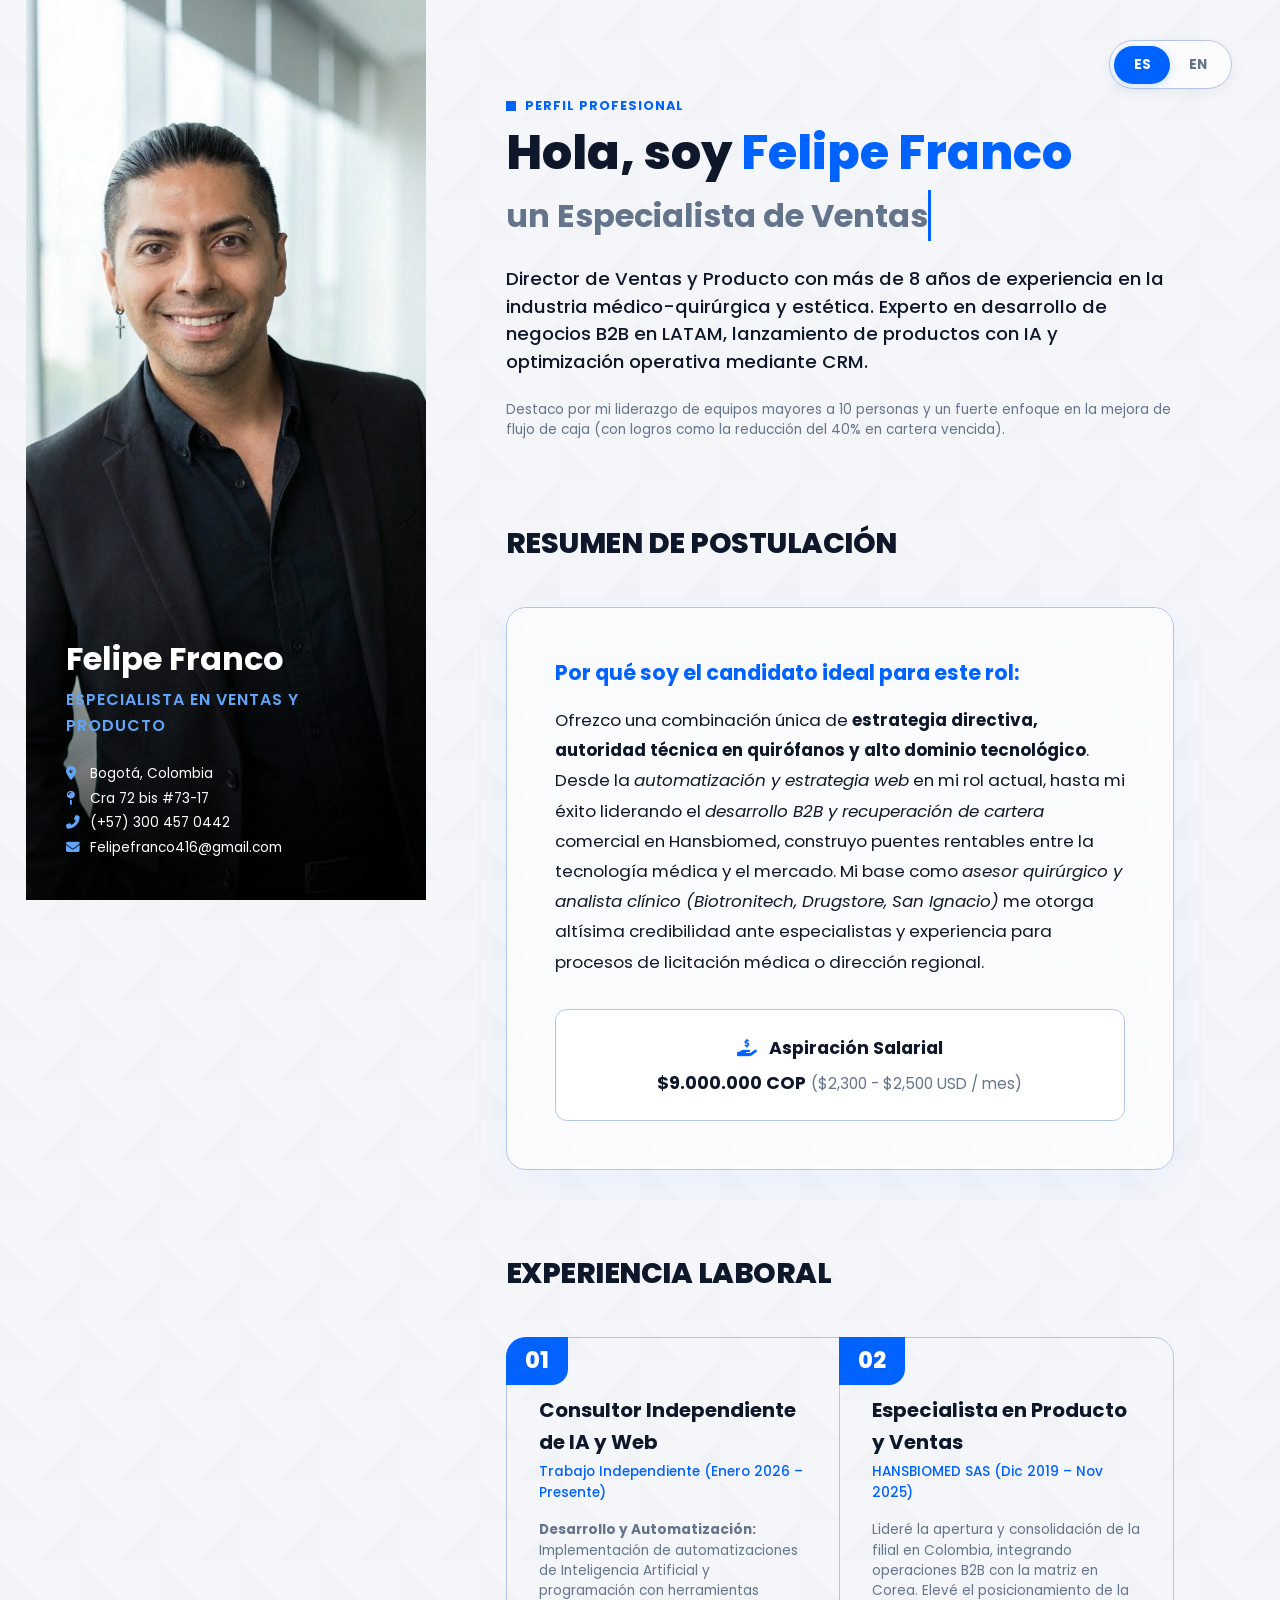
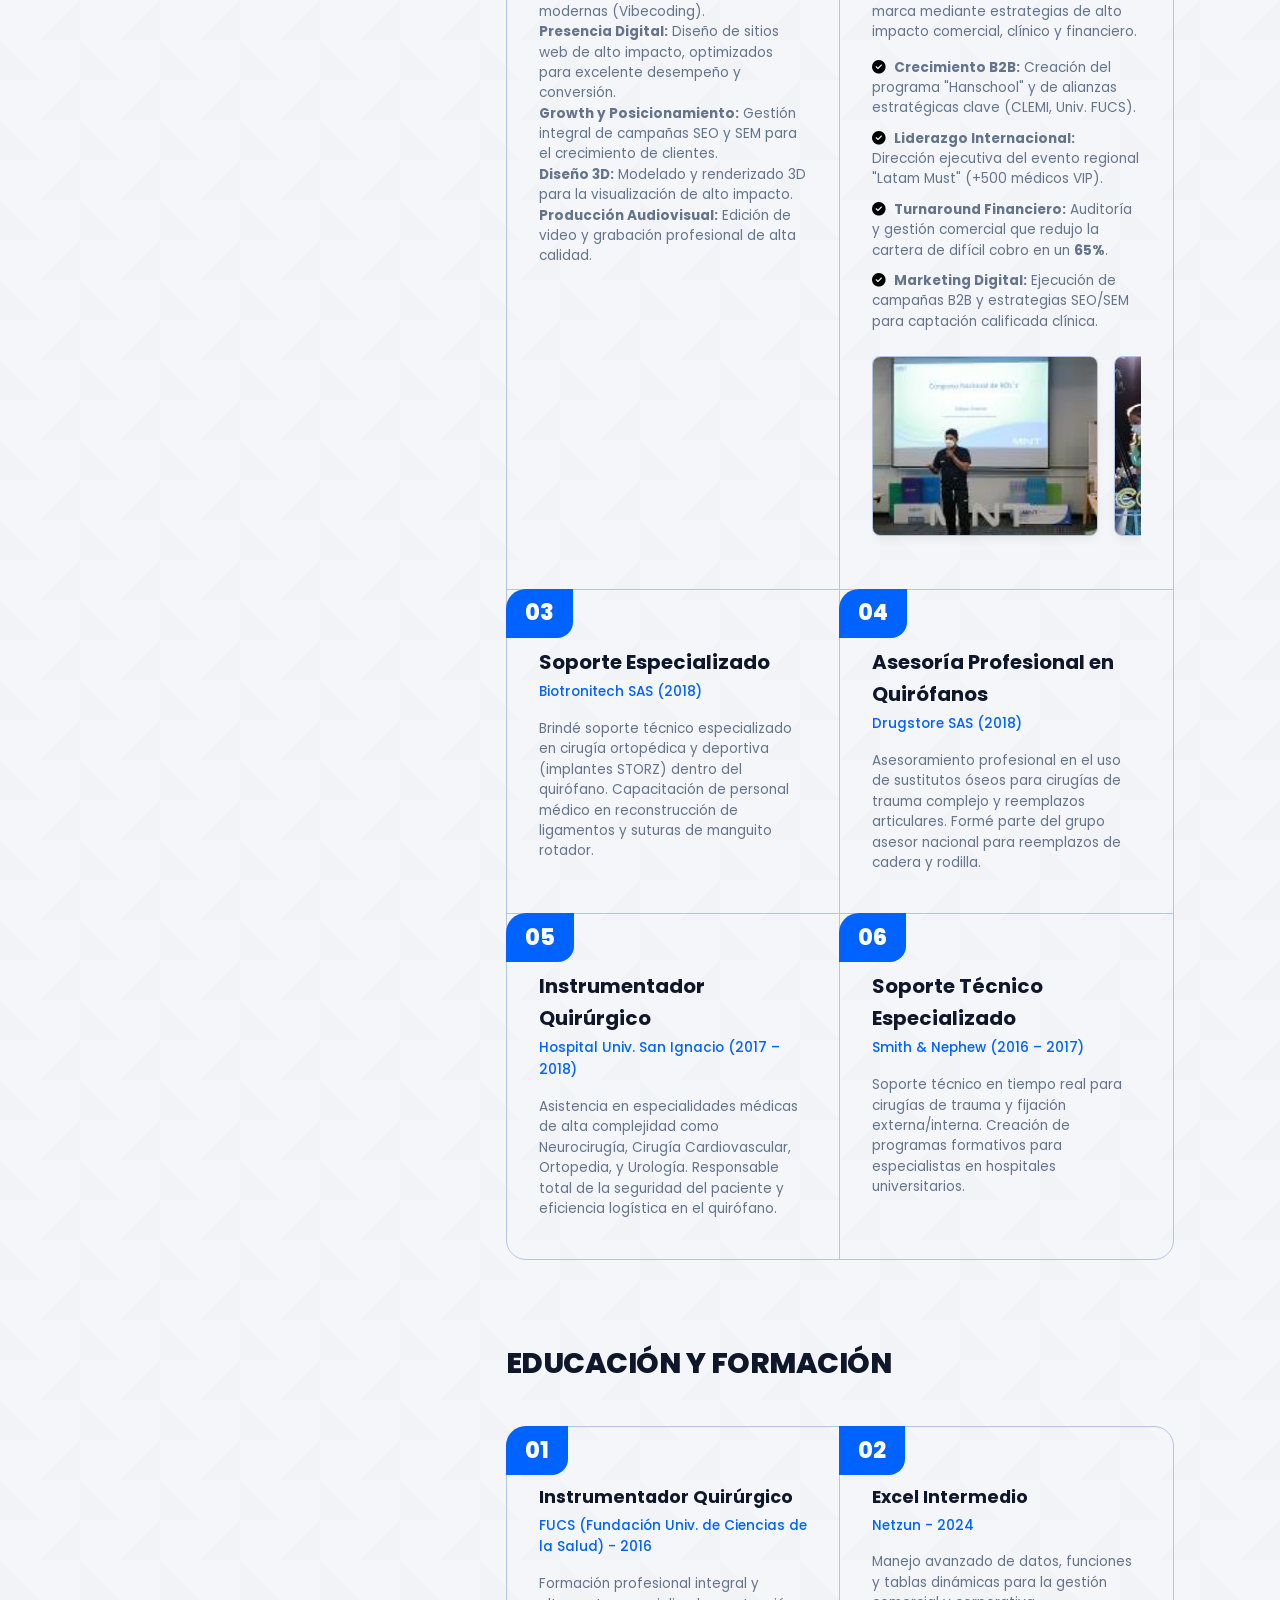
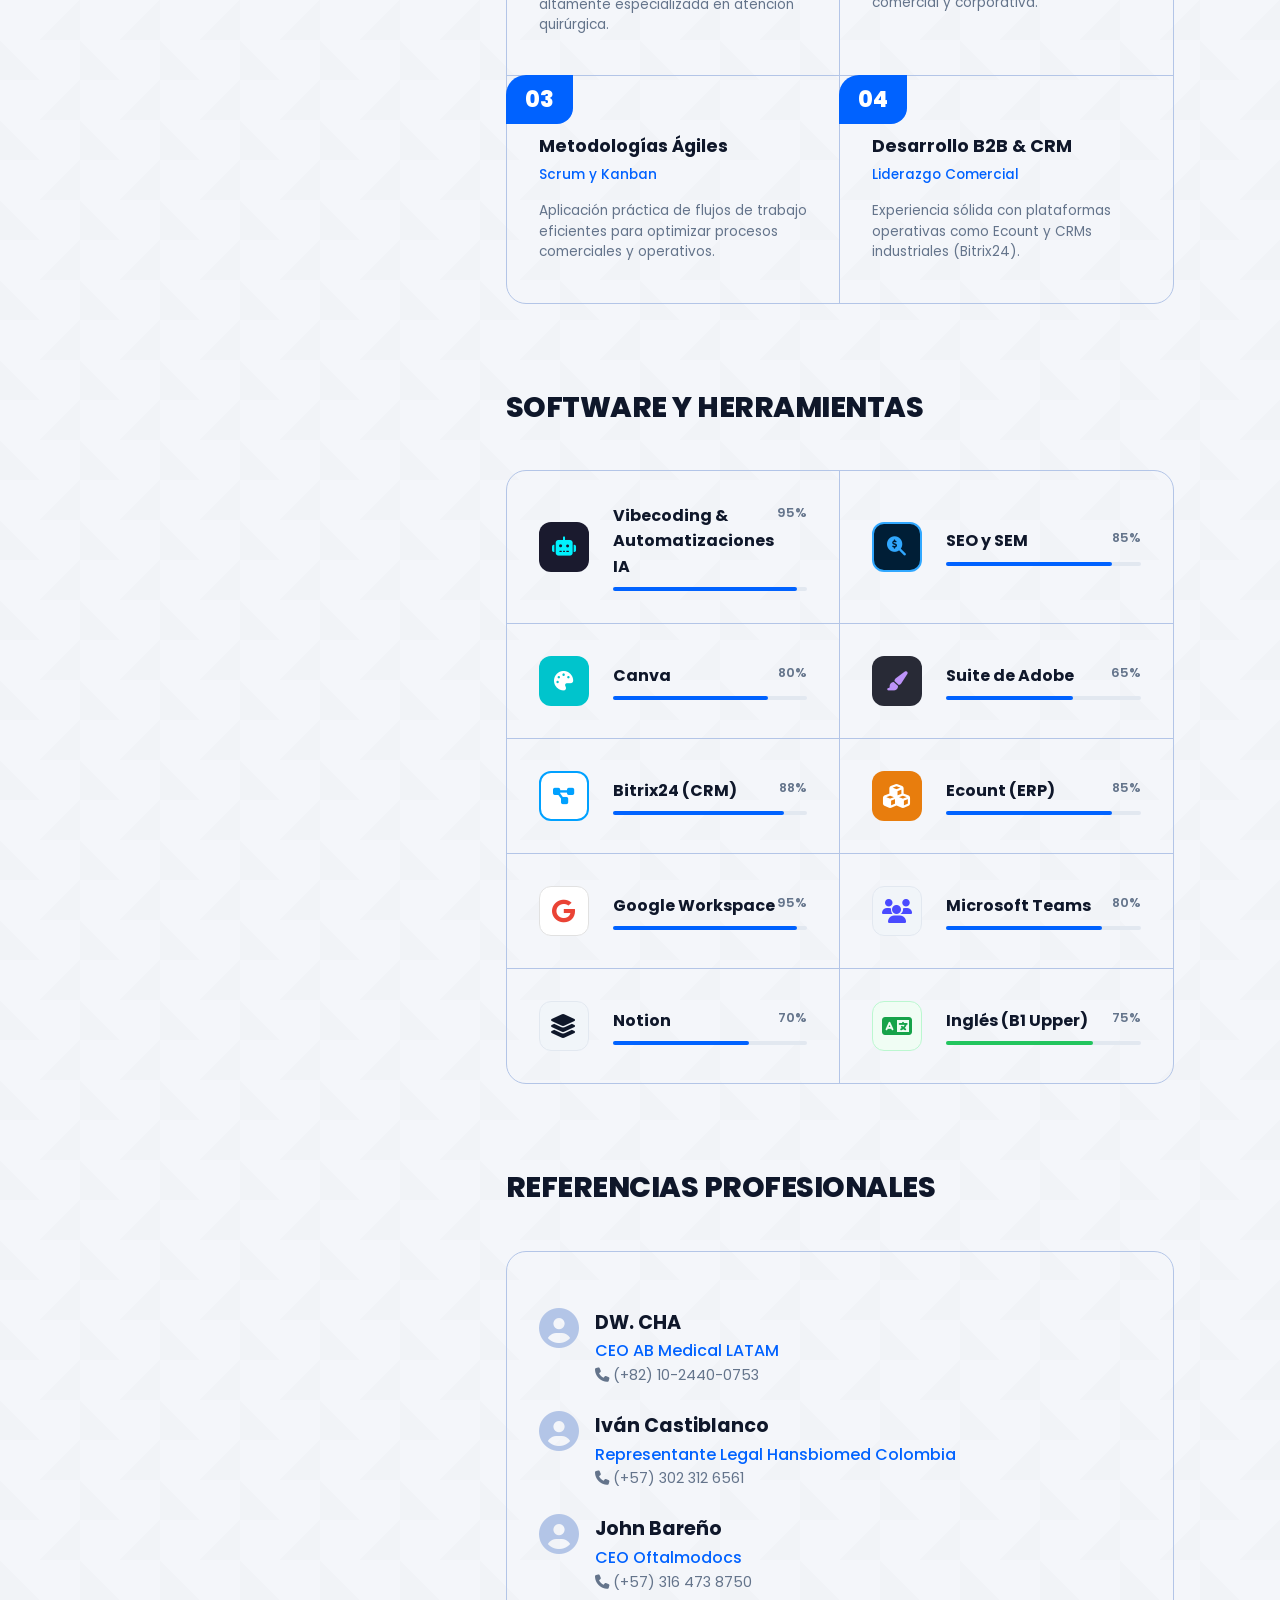
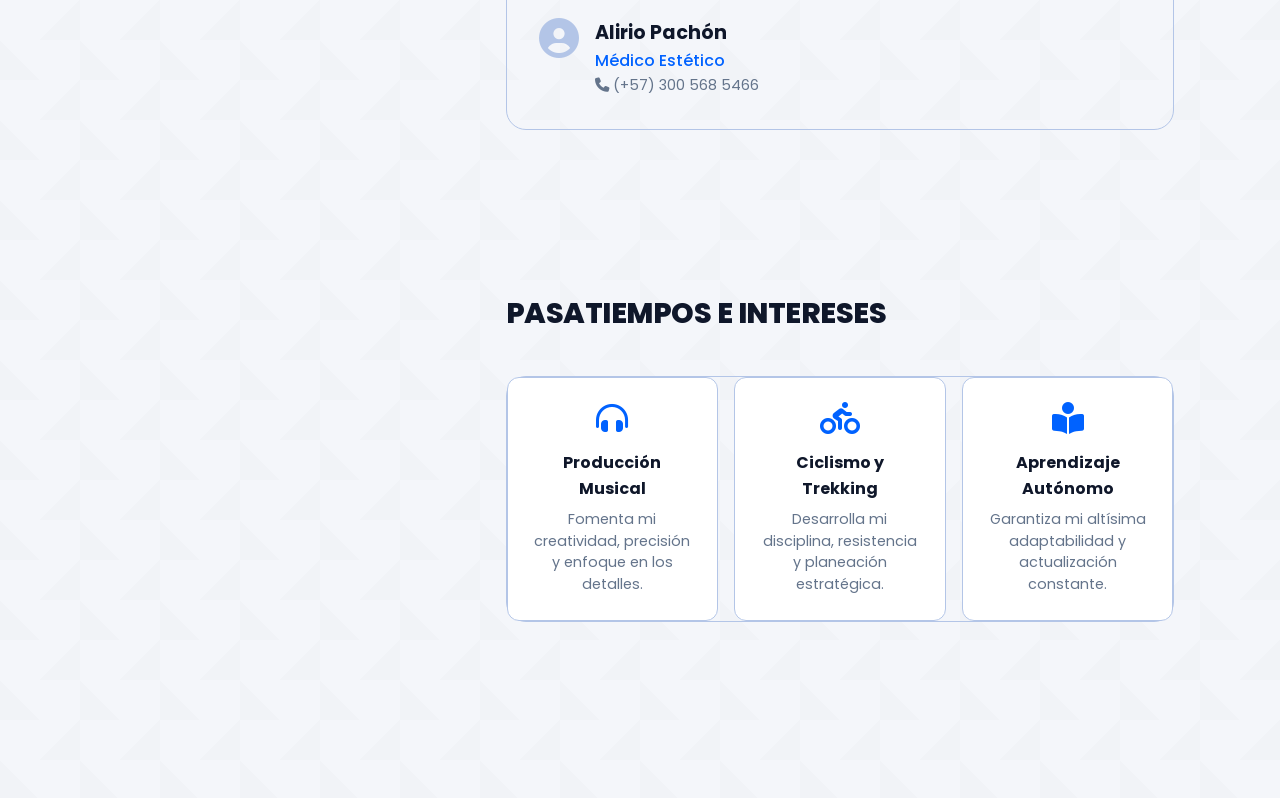
==== index.html @ d8ef77ba "Separate 3D design and Audiovisual production in freelance section" ====
<!DOCTYPE html>
<html lang="es">
<head>
    <meta charset="UTF-8">
    <meta name="viewport" content="width=device-width, initial-scale=1.0">
    <title>Hoja de Vida - Felipe Franco</title>
    <!-- Google Fonts -->
    <link href="https://fonts.googleapis.com/css2?family=Poppins:wght@400;500;600;700;800&display=swap" rel="stylesheet">
    <link rel="stylesheet" href="style.css">
    <!-- FontAwesome for some standard icons -->
    <link rel="stylesheet" href="https://cdnjs.cloudflare.com/ajax/libs/font-awesome/6.4.0/css/all.min.css">
</head>
<body class="lang-es">
    <!-- Language Toggle -->
    <div class="lang-toggle reveal">
        <a href="index.html" class="active">ES</a>
        <a href="en.html">EN</a>
    </div>

    <div class="resume-wrapper">
        
        <!-- Left Sidebar: Photo & Contact -->
        <aside class="left-sidebar">
            <div class="photo-container">
                <!-- Placeholder photo, ready to be replaced -->
                <img src="Man_in_black_202603181501.jpeg" alt="Felipe Franco">
                
                <div class="contact-info-aside" style="display: block; position: absolute; bottom: 0; left: 0; right: 0; padding: 2.5rem; background: linear-gradient(to top, rgba(0,0,0,0.9), transparent); color: white;">
                    <h2 style="font-size: 2rem; margin-bottom: 0.2rem; color: #fff;">Felipe Franco</h2>
                    <p style="color: #60a5fa; font-weight: 600; margin-bottom: 1.5rem; letter-spacing: 1px;">ESPECIALISTA EN VENTAS Y PRODUCTO</p>
                    
                    <ul style="list-style: none; padding: 0; font-size: 0.85rem; line-height: 1.8;">
                        <li><i class="fas fa-map-marker-alt" style="width: 20px; color: #60a5fa;"></i> Bogotá, Colombia</li>
                        <li><i class="fas fa-map-pin" style="width: 20px; color: #60a5fa;"></i> Cra 72 bis #73-17</li>
                        <li><i class="fas fa-phone-alt" style="width: 20px; color: #60a5fa;"></i> (+57) 300 457 0442</li>
                        <li><i class="fas fa-envelope" style="width: 20px; color: #60a5fa;"></i> Felipefranco416@gmail.com</li>
                    </ul>
                </div>
            </div>
        </aside>

        <!-- Right Content -->
        <main class="right-content">

            <!-- Hero Section -->
            <section class="resume-section hero-section reveal">
                <div class="section-badge">PERFIL PROFESIONAL</div>
                <h1 class="hero-title" style="font-size: 3rem;">Hola, soy <span style="color: var(--primary-blue);">Felipe Franco</span></h1>
                <div class="typewriter-container">un <span class="typed-text"></span><span class="cursor">&nbsp;</span></div>
                <p class="desc hero-desc mt-3" style="font-size: 1.15rem; color: var(--text-dark); font-weight: 500;">
                    Director de Ventas y Producto con más de 8 años de experiencia en la industria médico-quirúrgica y estética. Experto en desarrollo de negocios B2B en LATAM, lanzamiento de productos con IA y optimización operativa mediante CRM.
                </p>
                <p class="desc hero-desc mt-3">
                    Destaco por mi liderazgo de equipos mayores a 10 personas y un fuerte enfoque en la mejora de flujo de caja (con logros como la reducción del 40% en cartera vencida).
                </p>
            </section>
            
            <!-- Cover Letter / Application Summary -->
            <section class="resume-section reveal" style="transform: translateY(0); opacity: 1;">
                <h2 class="section-title reveal">RESUMEN DE POSTULACIÓN</h2>
                <div style="background: rgba(255, 255, 255, 0.6); backdrop-filter: blur(12px); padding: 3rem; border-radius: 20px; border: 1px solid var(--border-color); box-shadow: 0 10px 40px rgba(0, 98, 255, 0.05);">
                    <h3 style="color: var(--primary-blue); margin-bottom: 1rem; font-size: 1.3rem;">Por qué soy el candidato ideal para este rol:</h3>
                    <p class="desc" style="font-size: 1.05rem; line-height: 1.8; color: var(--text-dark); margin-bottom: 2rem;">
                        Ofrezco una combinación única de <strong>estrategia directiva, autoridad técnica en quirófanos y alto dominio tecnológico</strong>. Desde la <em>automatización y estrategia web</em> en mi rol actual, hasta mi éxito liderando el <em>desarrollo B2B y recuperación de cartera</em> comercial en Hansbiomed, construyo puentes rentables entre la tecnología médica y el mercado. Mi base como <em>asesor quirúrgico y analista clínico (Biotronitech, Drugstore, San Ignacio)</em> me otorga altísima credibilidad ante especialistas y experiencia para procesos de licitación médica o dirección regional.
                    </p>
                    <div style="display: flex; gap: 1.5rem; flex-wrap: wrap;">
                        <div style="flex: 1; padding: 1.5rem; background: #fff; border-radius: 12px; border: 1px solid var(--border-color); transition: transform 0.3s ease; text-align: center;">
                            <h4 style="font-weight: 700; color: var(--text-dark); margin-bottom: 0.5rem; font-size: 1.1rem;"><i class="fas fa-hand-holding-usd" style="color: var(--primary-blue); margin-right: 0.5rem;"></i> Aspiración Salarial</h4>
                            <p class="desc" style="margin: 0; font-size: 1.1rem; color: var(--text-dark);"><strong>$9.000.000 COP</strong> <span style="font-size: 0.95rem; color: var(--text-gray);">($2,300 - $2,500 USD / mes)</span></p>
                        </div>
                    </div>
                </div>
            </section>

            <!-- Work Experience Section -->
            <section class="resume-section">
                <h2 class="section-title reveal">EXPERIENCIA LABORAL</h2>

                <div class="card-grid">
                    <div class="grid-item reveal">
                        <div class="card-number">01</div>
                        <h3 style="font-size: 1.25rem;">Consultor Independiente de IA y Web</h3>
                        <p class="subtitle">Trabajo Independiente (Enero 2026 – Presente)</p>
                        <p class="desc"><strong>Desarrollo y Automatización:</strong> Implementación de automatizaciones de Inteligencia Artificial y programación con herramientas modernas (Vibecoding).<br>
                        <strong>Presencia Digital:</strong> Diseño de sitios web de alto impacto, optimizados para excelente desempeño y conversión.<br>
                        <strong>Growth y Posicionamiento:</strong> Gestión integral de campañas SEO y SEM para el crecimiento de clientes.<br>
                        <strong>Diseño 3D:</strong> Modelado y renderizado 3D para la visualización de alto impacto.<br>
                        <strong>Producción Audiovisual:</strong> Edición de video y grabación profesional de alta calidad.</p>
                    </div>
                    <div class="grid-item reveal">
                        <div class="card-number">02</div>
                        <h3 style="font-size: 1.25rem;">Especialista en Producto y Ventas</h3>
                        <p class="subtitle">HANSBIOMED SAS (Dic 2019 – Nov 2025)</p>
                        <p class="desc">Lideré la apertura y consolidación de la filial en Colombia, integrando operaciones B2B con la matriz en Corea. Elevé el posicionamiento de la marca mediante estrategias de alto impacto comercial, clínico y financiero.</p>
                        <ul class="achievement-list" style="list-style: none; padding-left: 0; margin-top: 15px; font-size: 0.85rem; color: var(--text-gray); line-height: 1.5;">
                            <li style="margin-bottom: 10px;"><i class="fas fa-check-circle" style="color: #000; margin-right: 8px;"></i><strong>Crecimiento B2B:</strong> Creación del programa "Hanschool" y de alianzas estratégicas clave (CLEMI, Univ. FUCS).</li>
                            <li style="margin-bottom: 10px;"><i class="fas fa-check-circle" style="color: #000; margin-right: 8px;"></i><strong>Liderazgo Internacional:</strong> Dirección ejecutiva del evento regional "Latam Must" (+500 médicos VIP).</li>
                            <li style="margin-bottom: 10px;"><i class="fas fa-check-circle" style="color: #000; margin-right: 8px;"></i><strong>Turnaround Financiero:</strong> Auditoría y gestión comercial que redujo la cartera de difícil cobro en un <strong>65%</strong>.</li>
                            <li><i class="fas fa-check-circle" style="color: #000; margin-right: 8px;"></i><strong>Marketing Digital:</strong> Ejecución de campañas B2B y estrategias SEO/SEM para captación calificada clínica.</li>
                        </ul>
                        
                        <!-- Image Carousel -->
                        <div class="carousel-container reveal">
                            <div class="h-carousel">
                                <img src="images/1673440685311.jpg" alt="Hansbiomed Event">
                                <img src="images/1673440744683.jpg" alt="Hansbiomed Team">
                                <img src="images/1673440897594.jpg" alt="Latam Must Conference">
                                <img src="images/1673441333312.jpg" alt="Hanschool Session">
                                <img src="images/1673441361269.jpg" alt="Product Launch">
                            </div>
                        </div>
                    </div>
                    <div class="grid-item reveal">
                        <div class="card-number">03</div>
                        <h3 style="font-size: 1.25rem;">Soporte Especializado</h3>
                        <p class="subtitle">Biotronitech SAS (2018)</p>
                        <p class="desc">Brindé soporte técnico especializado en cirugía ortopédica y deportiva (implantes STORZ) dentro del quirófano. Capacitación de personal médico en reconstrucción de ligamentos y suturas de manguito rotador.</p>
                    </div>
                    <div class="grid-item reveal">
                        <div class="card-number">04</div>
                        <h3 style="font-size: 1.25rem;">Asesoría Profesional en Quirófanos</h3>
                        <p class="subtitle">Drugstore SAS (2018)</p>
                        <p class="desc">Asesoramiento profesional en el uso de sustitutos óseos para cirugías de trauma complejo y reemplazos articulares. Formé parte del grupo asesor nacional para reemplazos de cadera y rodilla.</p>
                    </div>
                    <div class="grid-item reveal">
                        <div class="card-number">05</div>
                        <h3 style="font-size: 1.25rem;">Instrumentador Quirúrgico</h3>
                        <p class="subtitle">Hospital Univ. San Ignacio (2017 – 2018)</p>
                        <p class="desc">Asistencia en especialidades médicas de alta complejidad como Neurocirugía, Cirugía Cardiovascular, Ortopedia, y Urología. Responsable total de la seguridad del paciente y eficiencia logística en el quirófano.</p>
                    </div>
                    <div class="grid-item reveal" style="border-right: none;">
                        <div class="card-number">06</div>
                        <h3 style="font-size: 1.25rem;">Soporte Técnico Especializado</h3>
                        <p class="subtitle">Smith & Nephew (2016 – 2017)</p>
                        <p class="desc">Soporte técnico en tiempo real para cirugías de trauma y fijación externa/interna. Creación de programas formativos para especialistas en hospitales universitarios.</p>
                    </div>
                </div>
            </section>

            <!-- Education Section -->
            <section class="resume-section">
                <h2 class="section-title reveal">EDUCACIÓN Y FORMACIÓN</h2>

                <div class="card-grid">
                    <div class="grid-item reveal">
                        <div class="card-number">01</div>
                        <h3>Instrumentador Quirúrgico</h3>
                        <p class="subtitle">FUCS (Fundación Univ. de Ciencias de la Salud) - 2016</p>
                        <p class="desc">Formación profesional integral y altamente especializada en atención quirúrgica.</p>
                    </div>
                    <div class="grid-item reveal">
                        <div class="card-number">02</div>
                        <h3>Excel Intermedio</h3>
                        <p class="subtitle">Netzun - 2024</p>
                        <p class="desc">Manejo avanzado de datos, funciones y tablas dinámicas para la gestión comercial y corporativa.</p>
                    </div>
                    <div class="grid-item reveal">
                        <div class="card-number">03</div>
                        <h3>Metodologías Ágiles</h3>
                        <p class="subtitle">Scrum y Kanban</p>
                        <p class="desc">Aplicación práctica de flujos de trabajo eficientes para optimizar procesos comerciales y operativos.</p>
                    </div>
                    <div class="grid-item reveal">
                        <div class="card-number">04</div>
                        <h3>Desarrollo B2B & CRM</h3>
                        <p class="subtitle">Liderazgo Comercial</p>
                        <p class="desc">Experiencia sólida con plataformas operativas como Ecount y CRMs industriales (Bitrix24).</p>
                    </div>
                </div>
            </section>

            <!-- Skills Section -->
            <section class="resume-section">
                <h2 class="section-title reveal">SOFTWARE Y HERRAMIENTAS</h2>

                <div class="card-grid">
                    <!-- Skill 1 -->
                    <div class="grid-item skill-item reveal">
                        <div class="skill-icon icon-ai" style="background:#1a1a2e; color:#00f2fe; border:none;"><i class="fas fa-robot"></i></div>
                        <div class="skill-content">
                            <div class="skill-header">
                                <span class="skill-name">Vibecoding & Automatizaciones IA</span>
                                <span class="skill-percent">95%</span>
                            </div>
                            <div class="progress-bar">
                                <div class="progress" style="width: 95%;"></div>
                            </div>
                        </div>
                    </div>
                    <!-- Skill 2 -->
                    <div class="grid-item skill-item reveal">
                        <div class="skill-icon icon-ps" style="background:#001e36; color:#31a8ff;"><i class="fas fa-search-dollar"></i></div>
                        <div class="skill-content">
                            <div class="skill-header">
                                <span class="skill-name">SEO y SEM</span>
                                <span class="skill-percent">85%</span>
                            </div>
                            <div class="progress-bar">
                                <div class="progress" style="width: 85%;"></div>
                            </div>
                        </div>
                    </div>
                    <!-- Skill 3 -->
                    <div class="grid-item skill-item reveal">
                        <div class="skill-icon icon-xd" style="background:#00c4cc; color:#fff; border:none;"><i class="fas fa-palette"></i></div>
                        <div class="skill-content">
                            <div class="skill-header">
                                <span class="skill-name">Canva</span>
                                <span class="skill-percent">80%</span>
                            </div>
                            <div class="progress-bar">
                                <div class="progress" style="width: 80%;"></div>
                            </div>
                        </div>
                    </div>
                    <!-- Skill 4 -->
                    <div class="grid-item skill-item reveal">
                        <div class="skill-icon icon-ai" style="background:#282a36; color:#bd93f9; border:none;"><i class="fas fa-paint-brush"></i></div>
                        <div class="skill-content">
                            <div class="skill-header">
                                <span class="skill-name">Suite de Adobe</span>
                                <span class="skill-percent">65%</span>
                            </div>
                            <div class="progress-bar">
                                <div class="progress" style="width: 65%;"></div>
                            </div>
                        </div>
                    </div>
                    <!-- Skill 5 -->
                    <div class="grid-item skill-item reveal">
                        <div class="skill-icon icon-xd" style="background:#fff; color:#00a1ff; border: 2px solid #00a1ff;"><i class="fas fa-project-diagram"></i></div>
                        <div class="skill-content">
                            <div class="skill-header">
                                <span class="skill-name">Bitrix24 (CRM)</span>
                                <span class="skill-percent">88%</span>
                            </div>
                            <div class="progress-bar">
                                <div class="progress" style="width: 88%;"></div>
                            </div>
                        </div>
                    </div>
                    <!-- Skill 6 -->
                    <div class="grid-item skill-item reveal">
                        <div class="skill-icon icon-fg" style="background:#e87d0d; color:#fff; border:none;"><i class="fas fa-cubes"></i></div>
                        <div class="skill-content">
                            <div class="skill-header">
                                <span class="skill-name">Ecount (ERP)</span>
                                <span class="skill-percent">85%</span>
                            </div>
                            <div class="progress-bar">
                                <div class="progress" style="width: 85%;"></div>
                            </div>
                        </div>
                    </div>
                    <!-- Skill 7 -->
                    <div class="grid-item skill-item reveal">
                        <div class="skill-icon icon-google" style="background:#fff; color:#ea4335; border: 1px solid #e1e1e1;"><i class="fab fa-google"></i></div>
                        <div class="skill-content">
                            <div class="skill-header">
                                <span class="skill-name">Google Workspace</span>
                                <span class="skill-percent">95%</span>
                            </div>
                            <div class="progress-bar">
                                <div class="progress" style="width: 95%;"></div>
                            </div>
                        </div>
                    </div>
                    <!-- Skill 8 -->
                    <div class="grid-item skill-item reveal">
                        <div class="skill-icon icon-notion" style="background:#f1f5f9; color:#4a4aff; border: 1px solid #e2e8f0;"><i class="fas fa-users"></i></div>
                        <div class="skill-content">
                            <div class="skill-header">
                                <span class="skill-name">Microsoft Teams</span>
                                <span class="skill-percent">80%</span>
                            </div>
                            <div class="progress-bar">
                                <div class="progress" style="width: 80%;"></div>
                            </div>
                        </div>
                    </div>
                    <!-- Skill 9 -->
                    <div class="grid-item skill-item reveal">
                        <div class="skill-icon icon-notion" style="background:#f1f5f9; color:#0f172a; border: 1px solid #e2e8f0;"><i class="fas fa-layer-group"></i></div>
                        <div class="skill-content">
                            <div class="skill-header">
                                <span class="skill-name">Notion</span>
                                <span class="skill-percent">70%</span>
                            </div>
                            <div class="progress-bar">
                                <div class="progress" style="width: 70%;"></div>
                            </div>
                        </div>
                    </div>
                    <!-- Skill 10 -->
                    <div class="grid-item skill-item reveal">
                        <div class="skill-icon" style="background:#f0fdf4; color:#16a34a; border: 1px solid #bbf7d0;"><i class="fas fa-language"></i></div>
                        <div class="skill-content">
                            <div class="skill-header">
                                <span class="skill-name">Inglés (B1 Upper)</span>
                                <span class="skill-percent">75%</span>
                            </div>
                            <div class="progress-bar">
                                <div class="progress" style="width: 75%; background: #22c55e;"></div>
                            </div>
                        </div>
                    </div>
                </div>
            </section>

            <!-- References Section -->
            <section class="resume-section pb-large">
                <h2 class="section-title reveal">REFERENCIAS PROFESIONALES</h2>

                <div class="card-grid reveal" style="grid-template-columns: 1fr;">
                    <div class="grid-item" style="border-right: none; padding-bottom: 2rem;">
                        <ul style="list-style: none; padding: 0;">
                            <li style="margin-bottom: 1.5rem; display: flex; align-items: flex-start; gap: 1rem;">
                                <i class="fas fa-user-circle" style="font-size: 2.5rem; color: var(--border-color);"></i>
                                <div>
                                    <strong style="font-size: 1.2rem; color: var(--text-dark);">DW. CHA</strong>
                                    <p style="margin: 0; color: var(--primary-blue); font-weight: 500;">CEO AB Medical LATAM</p>
                                    <p style="margin: 0; font-size: 0.9rem; color: var(--text-gray);"><i class="fas fa-phone"></i> (+82) 10-2440-0753</p>
                                </div>
                            </li>
                            <li style="margin-bottom: 1.5rem; display: flex; align-items: flex-start; gap: 1rem;">
                                <i class="fas fa-user-circle" style="font-size: 2.5rem; color: var(--border-color);"></i>
                                <div>
                                    <strong style="font-size: 1.2rem; color: var(--text-dark);">Iván Castiblanco</strong>
                                    <p style="margin: 0; color: var(--primary-blue); font-weight: 500;">Representante Legal Hansbiomed Colombia</p>
                                    <p style="margin: 0; font-size: 0.9rem; color: var(--text-gray);"><i class="fas fa-phone"></i> (+57) 302 312 6561</p>
                                </div>
                            </li>
                            <li style="margin-bottom: 1.5rem; display: flex; align-items: flex-start; gap: 1rem;">
                                <i class="fas fa-user-circle" style="font-size: 2.5rem; color: var(--border-color);"></i>
                                <div>
                                    <strong style="font-size: 1.2rem; color: var(--text-dark);">John Bareño</strong>
                                    <p style="margin: 0; color: var(--primary-blue); font-weight: 500;">CEO Oftalmodocs</p>
                                    <p style="margin: 0; font-size: 0.9rem; color: var(--text-gray);"><i class="fas fa-phone"></i> (+57) 316 473 8750</p>
                                </div>
                            </li>
                            <li style="display: flex; align-items: flex-start; gap: 1rem;">
                                <i class="fas fa-user-circle" style="font-size: 2.5rem; color: var(--border-color);"></i>
                                <div>
                                    <strong style="font-size: 1.2rem; color: var(--text-dark);">Alirio Pachón</strong>
                                    <p style="margin: 0; color: var(--primary-blue); font-weight: 500;">Médico Estético</p>
                                    <p style="margin: 0; font-size: 0.9rem; color: var(--text-gray);"><i class="fas fa-phone"></i> (+57) 300 568 5466</p>
                                </div>
                            </li>
                        </ul>
                    </div>
                </div>
            </section>
            
            <!-- Hobbies Section -->
            <section class="resume-section">
                <h2 class="section-title reveal">PASATIEMPOS E INTERESES</h2>
                
                <div class="card-grid" style="grid-template-columns: repeat(3, 1fr); gap: 1rem;">
                    <div class="grid-item reveal" style="text-align: center; padding: 1.5rem; background: #fff; border-radius: 12px; border: 1px solid var(--border-color);">
                        <i class="fas fa-headphones-alt" style="font-size: 2rem; color: var(--primary-blue); margin-bottom: 1rem;"></i>
                        <h4 style="font-weight: 700; color: var(--text-dark); margin-bottom: 0.5rem; font-size: 1rem;">Producción Musical</h4>
                        <p class="desc" style="margin: 0; font-size: 0.9rem;">Fomenta mi creatividad, precisión y enfoque en los detalles.</p>
                    </div>
                    
                    <div class="grid-item reveal" style="text-align: center; padding: 1.5rem; background: #fff; border-radius: 12px; border: 1px solid var(--border-color);">
                        <i class="fas fa-biking" style="font-size: 2rem; color: var(--primary-blue); margin-bottom: 1rem;"></i>
                        <h4 style="font-weight: 700; color: var(--text-dark); margin-bottom: 0.5rem; font-size: 1rem;">Ciclismo y Trekking</h4>
                        <p class="desc" style="margin: 0; font-size: 0.9rem;">Desarrolla mi disciplina, resistencia y planeación estratégica.</p>
                    </div>
                    
                    <div class="grid-item reveal" style="text-align: center; padding: 1.5rem; background: #fff; border-radius: 12px; border: 1px solid var(--border-color);">
                        <i class="fas fa-book-reader" style="font-size: 2rem; color: var(--primary-blue); margin-bottom: 1rem;"></i>
                        <h4 style="font-weight: 700; color: var(--text-dark); margin-bottom: 0.5rem; font-size: 1rem;">Aprendizaje Autónomo</h4>
                        <p class="desc" style="margin: 0; font-size: 0.9rem;">Garantiza mi altísima adaptabilidad y actualización constante.</p>
                    </div>
                </div>
            </section>
            
        </main>
    </div>
    
    <script src="script.js"></script>
</body>
</html>
---- style.css ----
/* ==============================
   VARIABLES & GLOBALS
   ============================== */
:root {
    --bg-main: #f4f6fa;
    --text-dark: #0f172a;
    --text-gray: #64748b;
    --primary-blue: #0062ff; /* The strong, bright blue */
    --border-color: #b3c5e7; /* Soft grayish blue for borders */
    
    --font-main: 'Poppins', sans-serif;
}

* {
    margin: 0;
    padding: 0;
    box-sizing: border-box;
}

body {
    font-family: 'Poppins', sans-serif;
    background-color: var(--bg-main);
    color: var(--text-dark);
    line-height: 1.6;
    margin: 0;
    padding: 0;
    display: flex;
    justify-content: center;
    min-height: 100vh;
    /* Very subtle geometric pattern based on the image */
    background-image: 
      linear-gradient(45deg, rgba(0,0,0,0.01) 25%, transparent 25%),
      linear-gradient(-45deg, rgba(0,0,0,0.01) 25%, transparent 25%);
    background-size: 80px 80px;
    background-position: 0 0, 0 40px, 40px -40px, -40px 0px;
    animation: panBackground 30s linear infinite;
}

@keyframes panBackground {
    0% {
        background-position: 0 0, 0 40px, 40px -40px, -40px 0px;
    }
    100% {
        background-position: 80px 80px, 80px 120px, 120px 40px, 40px 80px;
    }
}

/* ==============================
   LAYOUT
   ============================== */
.resume-wrapper {
    display: flex;
    max-width: 1600px; /* Expanded considerably from 1300px */
    width: 96%; /* Takes up 96% of viewport to reduce side gaps */
    margin: 0 auto;
    min-height: 100vh;
}

.left-sidebar {
    width: 400px; /* Increased from 350px for better split-screen ratio */
    flex-shrink: 0;
    position: relative;
    display: flex;
    flex-direction: column;
}

.photo-container {
    width: 100%;
    height: 100vh;
    position: sticky;
    top: 0;
    overflow: hidden;
}

.photo-container img {
    width: 100%;
    height: 100%;
    object-fit: cover;
    object-position: center;
}

.contact-info-aside {
    display: none; /* Hide on desktop, show on mobile if needed */
}

.right-content {
    flex: 1;
    min-width: 0; /* Prevents flex blowout */
    padding: 6rem 5rem;
    background: transparent;
}

/* ==============================
   TYPOGRAPHY & SECTIONS
   ============================== */
.resume-section {
    margin-bottom: 5rem;
}

.pb-large {
    padding-bottom: 5rem;
}

.section-badge {
    color: var(--primary-blue);
    font-size: 0.8rem;
    font-weight: 700;
    text-transform: uppercase;
    letter-spacing: 1px;
    display: flex;
    align-items: center;
    gap: 0.6rem;
    margin-bottom: 0.5rem;
}

.section-badge::before {
    content: '';
    display: block;
    width: 10px;
    height: 10px;
    background-color: var(--primary-blue);
}

.section-title {
    font-size: 1.8rem;
    font-weight: 800;
    color: var(--text-dark);
    margin-bottom: 2.5rem;
    letter-spacing: -0.5px;
    text-transform: uppercase;
}

h3 {
    font-size: 1.1rem;
    font-weight: 700;
    margin-bottom: 0.2rem;
    color: var(--text-dark);
}

p.subtitle {
    color: var(--primary-blue);
    font-size: 0.85rem;
    font-weight: 500;
    margin-bottom: 1rem;
}

p.desc {
    color: var(--text-gray);
    font-size: 0.85rem;
    line-height: 1.5;
}

/* ==============================
   GRID COMPONENT
   ============================== */
.card-grid {
    display: grid;
    grid-template-columns: 1fr 1fr;
    border: 1px solid var(--border-color);
    border-radius: 20px;
    background: transparent;
}

.grid-item {
    position: relative;
    min-width: 0; /* Prevents grid cell blowout from contents */
    padding: 3.5rem 2rem 2.5rem;
    border-right: 1px solid var(--border-color);
    border-bottom: 1px solid var(--border-color);
}

/* Removing borders for normal 2x2 grids */
.card-grid .grid-item:nth-child(even) {
    border-right: none;
}
.card-grid:not(.grid-1-only):not(.grid-2-only) .grid-item:nth-last-child(-n+2) {
    border-bottom: none;
}

/* Specific grids */
.grid-2-only .grid-item {
    border-bottom: none;
}

.grid-1-only {
    grid-template-columns: 1fr;
}
.grid-1-only .grid-item {
    border-right: none;
    border-bottom: none;
    padding: 2.5rem;
}

/* Number Tabs */
.card-number {
    position: absolute;
    top: -1px; /* Overlap border */
    left: -1px; /* Overlap border */
    background-color: var(--primary-blue);
    color: white;
    font-size: 1.4rem;
    font-weight: 800;
    padding: 0.4rem 1.2rem;
    border-bottom-right-radius: 16px;
    border-top-left-radius: 20px; /* match outer border if it's the first child, but we just use 0 normally */
}

/* Ensure outer corners of tabs match the grid border */
.card-grid .grid-item:first-child .card-number {
    border-top-left-radius: 20px;
}
.card-grid .grid-item:nth-child(2) .card-number {
    border-top-left-radius: 0; 
}


/* ==============================
   SKILLS COMPONENT
   ============================== */
.skill-item {
    display: flex;
    align-items: center;
    gap: 1.5rem;
    padding: 2rem 2rem 2rem;
    border-right: 1px solid var(--border-color);
    border-bottom: 1px solid var(--border-color);
}

.skill-icon {
    width: 50px;
    height: 50px;
    border-radius: 12px;
    display: flex;
    justify-content: center;
    align-items: center;
    font-weight: 700;
    font-size: 1.5rem;
    color: white;
    flex-shrink: 0;
}

.skill-icon img {
    width: 25px;
    height: 25px;
}

/* Adobe-like colors */
.icon-ps { background: #001e36; color: #31a8ff; border: 2px solid #31a8ff; font-size: 1.2rem; }
.icon-ai { background: #330000; color: #ff9a00; border: 2px solid #ff9a00; font-size: 1.2rem;}
.icon-xd { background: #470137; color: #ff61f6; border: 2px solid #ff61f6; font-size: 1.2rem;}
.icon-fg { background: #1e1e1e; }
.icon-ae { background: #00005b; color: #9999ff; border: 2px solid #9999ff; font-size: 1.2rem;}
.icon-bl { background: #e87d0d; }

.skill-content {
    flex: 1;
}

.skill-header {
    display: flex;
    justify-content: space-between;
    margin-bottom: 0.5rem;
}

.skill-name {
    font-weight: 700;
    font-size: 1rem;
    color: var(--text-dark);
}

.skill-percent {
    font-weight: 600;
    font-size: 0.8rem;
    color: var(--text-gray);
}

.progress-bar {
    width: 100%;
    height: 4px;
    background: #e2e8f0;
    border-radius: 2px;
    position: relative;
}

.progress {
    height: 100%;
    background: var(--primary-blue);
    border-radius: 2px;
}

/* ==============================
   INTERESTS
   ============================== */
.interests-list {
    display: flex;
    align-items: center;
    flex-wrap: wrap;
    gap: 1.5rem;
    color: var(--text-dark);
    font-weight: 500;
    font-size: 0.95rem;
}

.interests-list .sep {
    color: var(--border-color);
    font-weight: 300;
}

/* ==============================
   RESPONSIVE DESIGN
   ============================== */
@media (max-width: 1024px) {
    .resume-wrapper {
        flex-direction: column;
    }
    
    .left-sidebar {
        width: 100%;
        height: auto;
    }
    
    .photo-container {
        height: 400px;
        position: relative;
    }
    
    .right-content {
        padding: 4rem 2rem;
    }
}

@media (max-width: 768px) {
    .card-grid {
        grid-template-columns: 1fr;
    }
    
    .grid-item, .skill-item {
        border-right: none !important;
        border-bottom: 1px solid var(--border-color) !important;
    }
    
    .card-grid .grid-item:last-child {
        border-bottom: none !important;
    }
    
    .card-grid .grid-item:first-child .card-number,
    .card-grid .grid-item:nth-child(2) .card-number {
        border-top-left-radius: 0; /* Reset for mobile */
    }
    
    .card-grid .grid-item:first-child .card-number {
        border-top-left-radius: 18px; /* Apply to very first only */
    }
}

/* ==============================
   HERO / TYPEWRITER
   ============================== */
.hero-title {
    font-size: 3.5rem;
    font-weight: 800;
    line-height: 1.2;
    margin-bottom: 0.5rem;
    color: var(--text-dark);
}
.typewriter-container {
    font-size: 2rem;
    font-weight: 700;
    color: var(--text-gray);
    margin-bottom: 1.5rem;
}
.hero-desc {
    max-width: 700px;
    font-size: 1.05rem;
    line-height: 1.8;
}
.cursor {
    display: inline-block;
    width: 3px;
    background-color: var(--primary-blue);
    animation: blink 1s infinite;
}
@keyframes blink {
    0%, 100% { opacity: 1; }
    50% { opacity: 0; }
}
.mt-3 {
    margin-top: 1.5rem;
}

/* ==============================
   LANGUAGE TOGGLE
   ============================== */
.lang-toggle {
    position: fixed;
    top: 2.5rem;
    right: 3rem;
    z-index: 1000;
    display: flex;
    background: rgba(255,255,255,0.7);
    backdrop-filter: blur(12px);
    border-radius: 30px;
    padding: 0.3rem;
    box-shadow: 0 4px 15px rgba(0,0,0,0.05);
    border: 1px solid var(--border-color);
}

.lang-toggle a {
    text-decoration: none;
    padding: 0.5rem 1.2rem;
    border-radius: 20px;
    font-size: 0.85rem;
    font-weight: 700;
    color: var(--text-gray);
    transition: all 0.3s ease;
}

.lang-toggle a.active {
    background: var(--primary-blue);
    color: #fff;
    box-shadow: 0 2px 10px rgba(0, 98, 255, 0.2);
}

.lang-toggle a:hover:not(.active) {
    color: var(--primary-blue);
    background: rgba(0, 98, 255, 0.05);
}

@media (max-width: 768px) {
    .lang-toggle {
        top: 1.5rem;
        right: 1.5rem;
    }
}

/* ==============================
   SCROLL REVEAL ANIMATIONS
   ============================== */
.reveal {
    opacity: 0;
    transform: translateY(50px);
    transition: all 0.8s cubic-bezier(0.25, 1, 0.5, 1);
}

.reveal.active {
    opacity: 1;
    transform: translateY(0);
}

/* ==============================
   CAROUSEL
   ============================== */
.carousel-container {
    margin-top: 1.5rem;
    position: relative;
    border-radius: 12px;
}

.h-carousel {
    display: flex;
    gap: 1rem;
    overflow-x: auto;
    scroll-snap-type: x mandatory;
    padding-bottom: 0.8rem; /* space for scrollbar */
    scrollbar-width: thin;
    scrollbar-color: var(--border-color) transparent;
}

.h-carousel::-webkit-scrollbar {
    height: 6px;
}

.h-carousel::-webkit-scrollbar-thumb {
    background: var(--border-color);
    border-radius: 3px;
}

.h-carousel img {
    scroll-snap-align: start;
    flex: 0 0 auto;
    height: 180px;
    border-radius: 8px;
    object-fit: cover;
    border: 1px solid var(--border-color);
    box-shadow: 0 4px 10px rgba(0,0,0,0.05);
    transition: transform 0.3s ease;
}

.h-carousel img:hover {
    transform: scale(1.02);
}
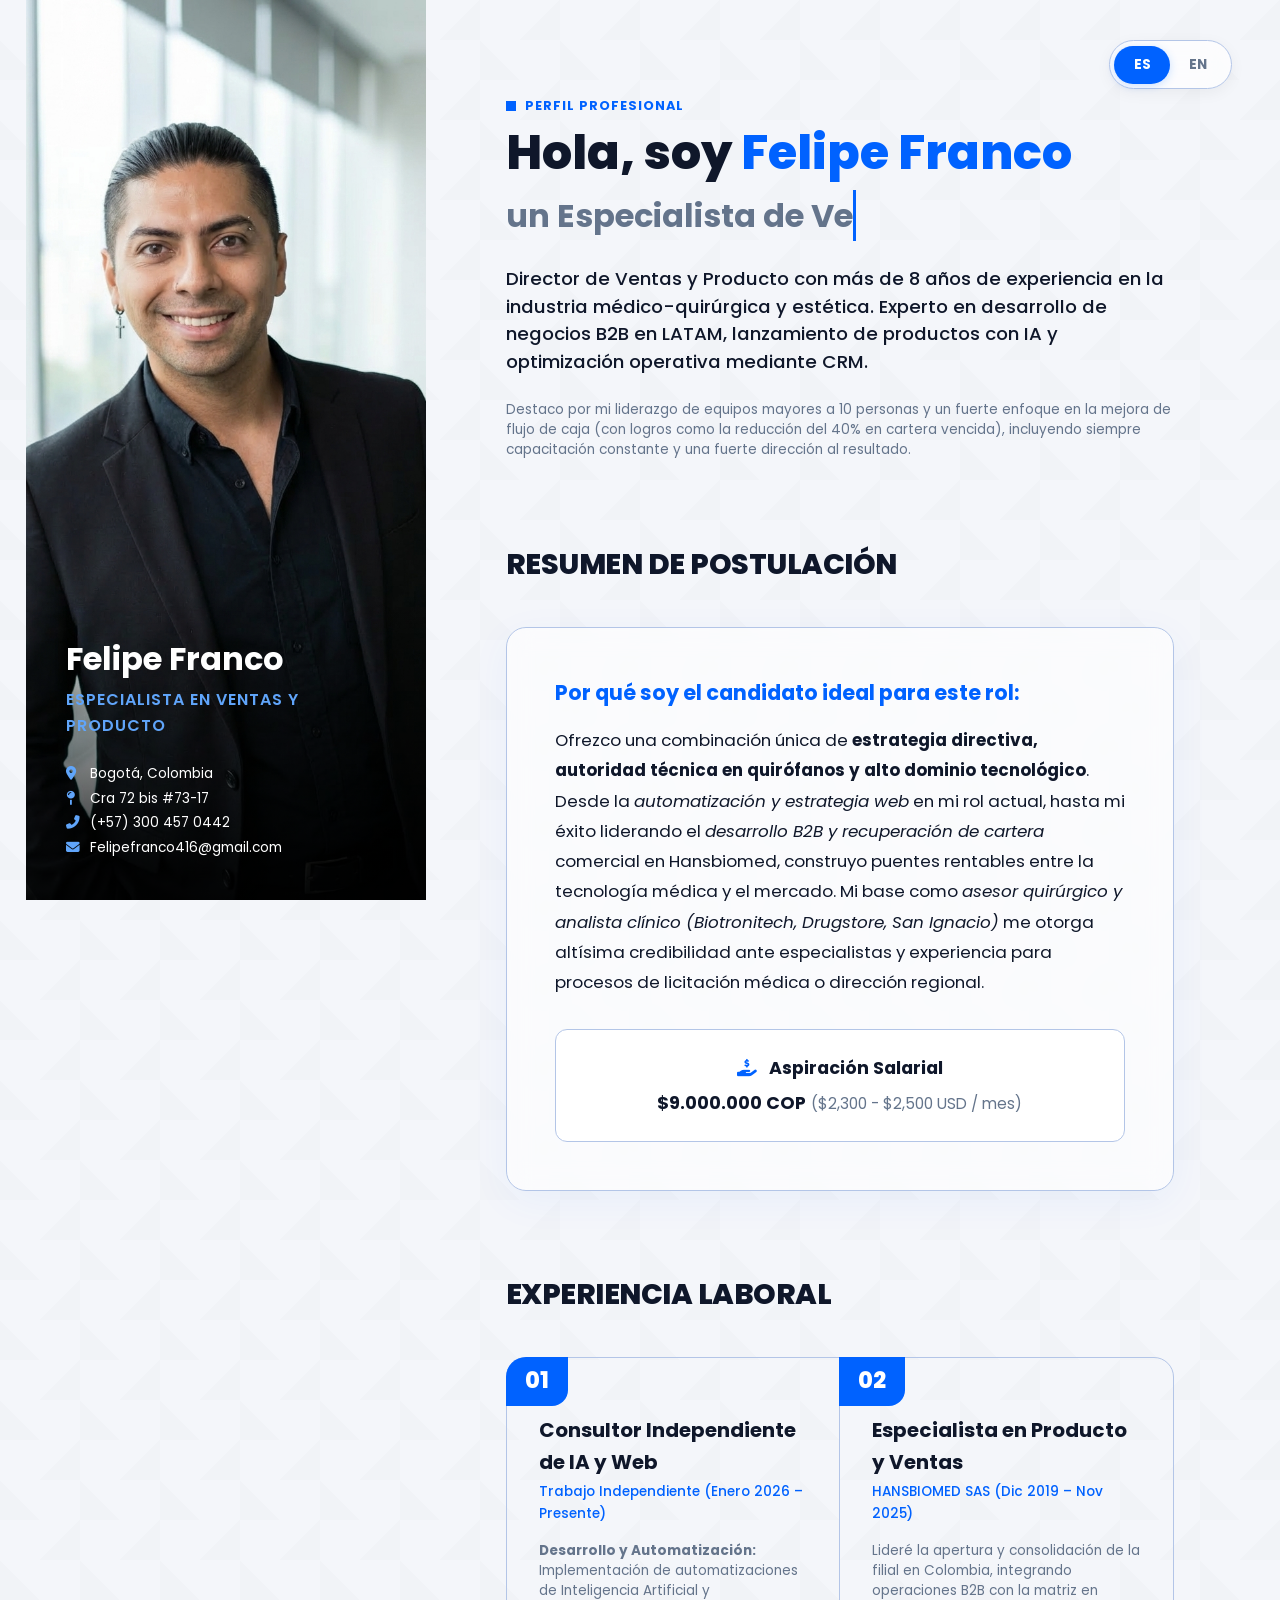
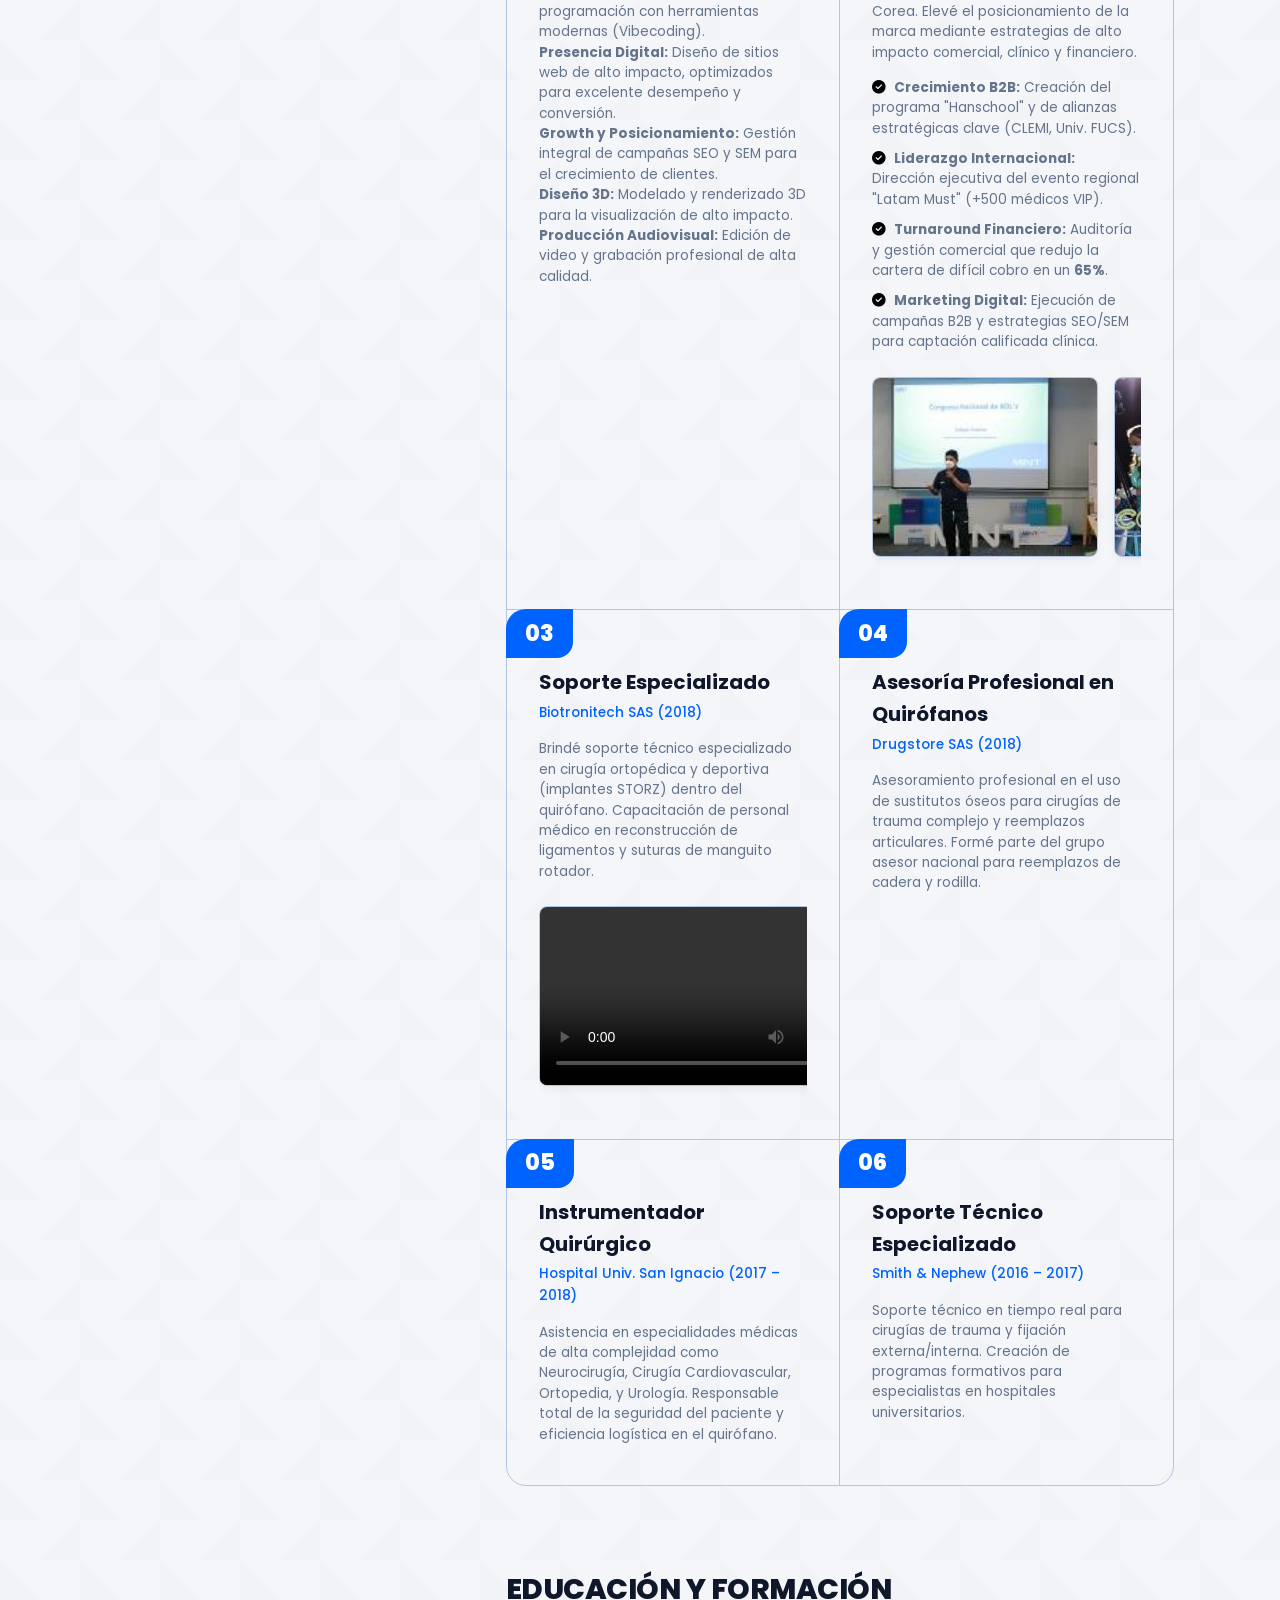
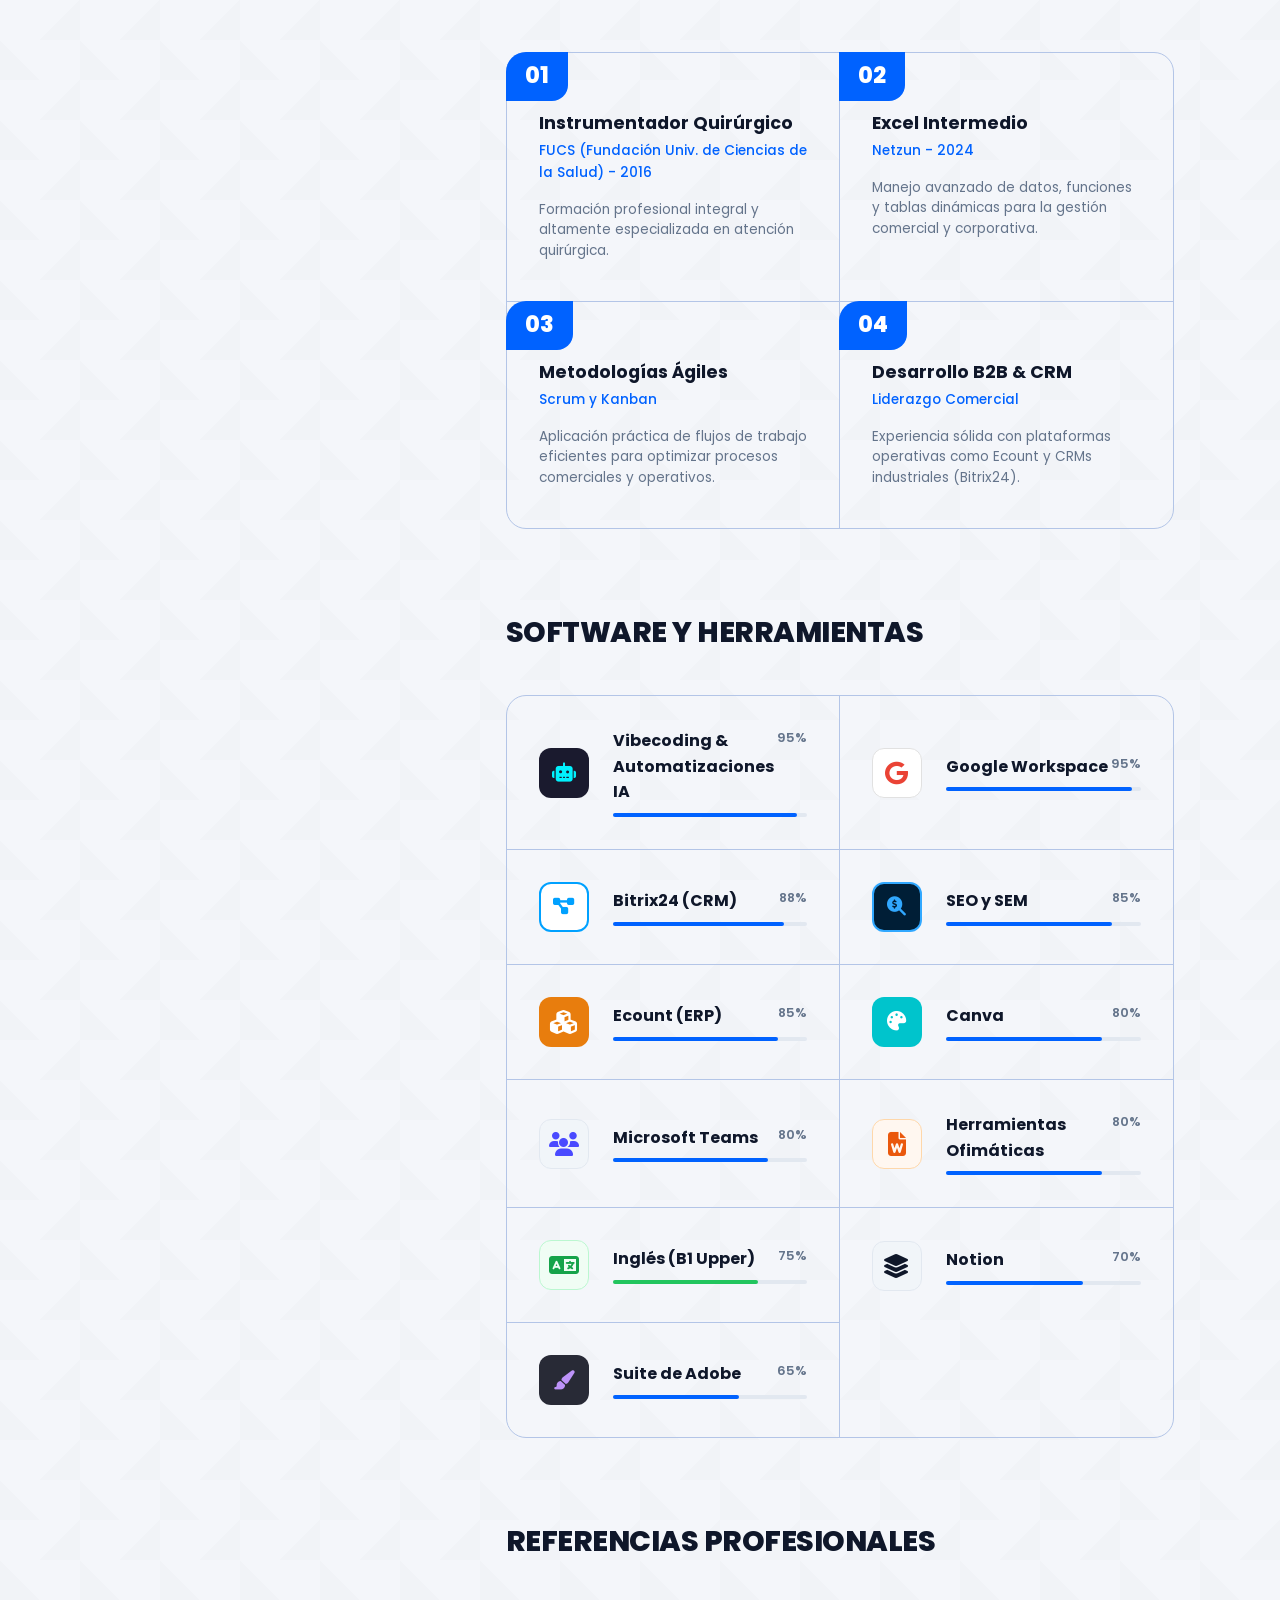
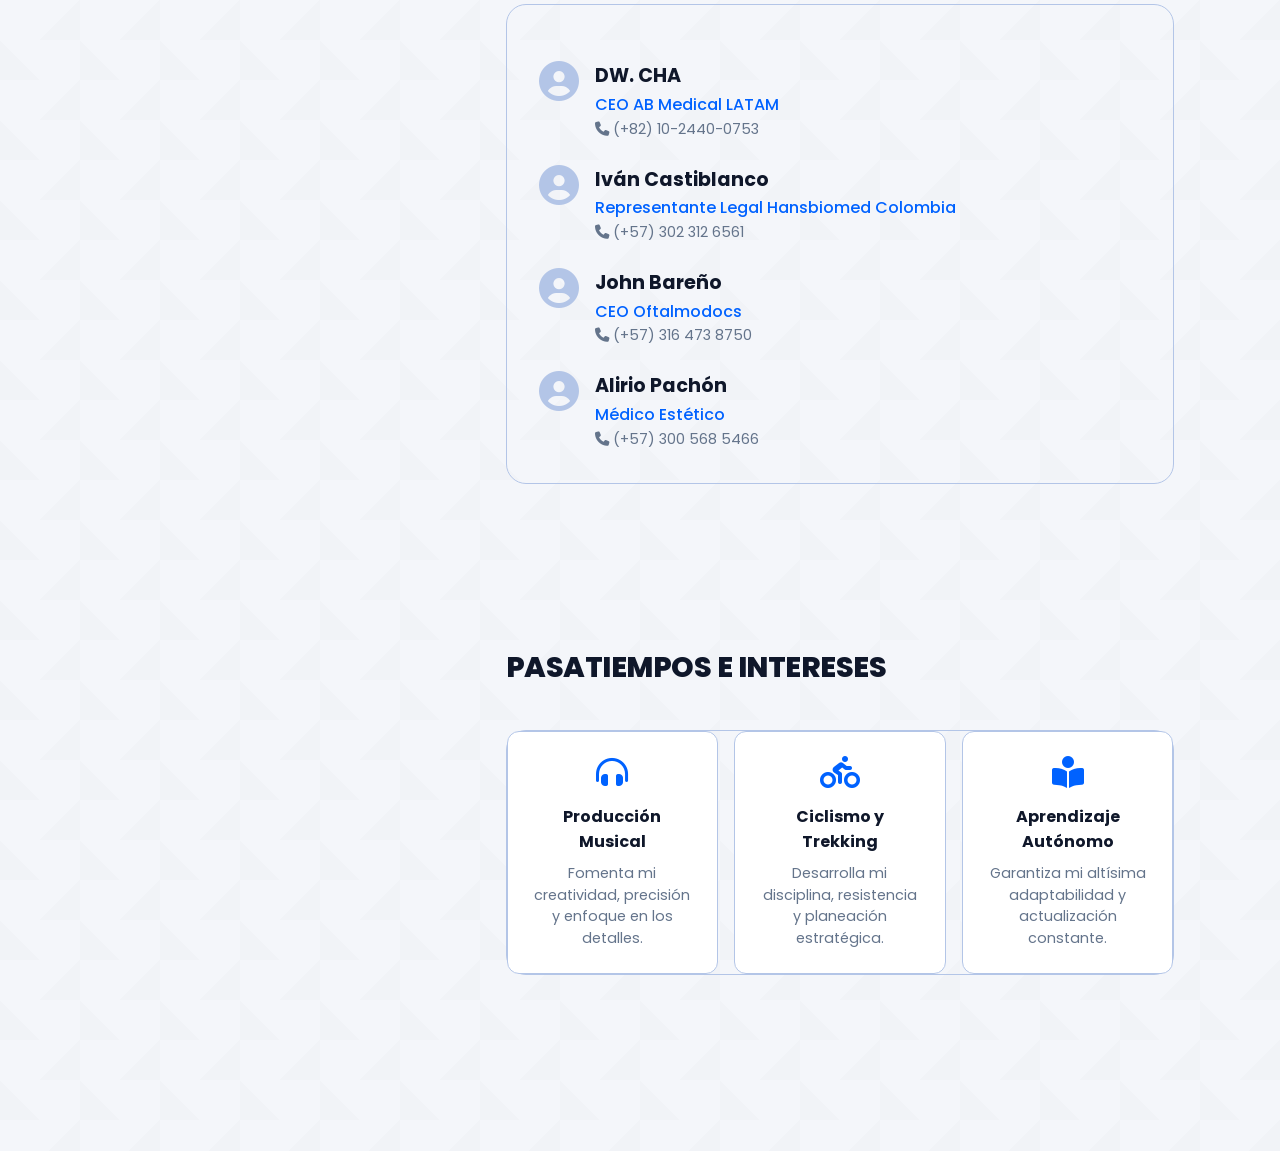
==== commit e6f29777: "Add Office Tools skill, sort skills, add Biotronitech video carousel, and update profile highlights" ====
--- a/index.html
+++ b/index.html
@@ -51,7 +51,7 @@
                     Director de Ventas y Producto con más de 8 años de experiencia en la industria médico-quirúrgica y estética. Experto en desarrollo de negocios B2B en LATAM, lanzamiento de productos con IA y optimización operativa mediante CRM.
                 </p>
                 <p class="desc hero-desc mt-3">
-                    Destaco por mi liderazgo de equipos mayores a 10 personas y un fuerte enfoque en la mejora de flujo de caja (con logros como la reducción del 40% en cartera vencida).
+                    Destaco por mi liderazgo de equipos mayores a 10 personas y un fuerte enfoque en la mejora de flujo de caja (con logros como la reducción del 40% en cartera vencida), incluyendo siempre capacitación constante y una fuerte dirección al resultado.
                 </p>
             </section>
             
@@ -115,6 +115,13 @@
                         <h3 style="font-size: 1.25rem;">Soporte Especializado</h3>
                         <p class="subtitle">Biotronitech SAS (2018)</p>
                         <p class="desc">Brindé soporte técnico especializado en cirugía ortopédica y deportiva (implantes STORZ) dentro del quirófano. Capacitación de personal médico en reconstrucción de ligamentos y suturas de manguito rotador.</p>
+                        <!-- Video Carousel -->
+                        <div class="carousel-container reveal">
+                            <div class="h-carousel">
+                                <video src="videos/Fix_LCA_by Felipe Franco.mp4" controls></video>
+                                <video src="videos/How to use Product.mp4" controls></video>
+                            </div>
+                        </div>
                     </div>
                     <div class="grid-item reveal">
                         <div class="card-number">04</div>
@@ -189,6 +196,32 @@
                     </div>
                     <!-- Skill 2 -->
                     <div class="grid-item skill-item reveal">
+                        <div class="skill-icon icon-google" style="background:#fff; color:#ea4335; border: 1px solid #e1e1e1;"><i class="fab fa-google"></i></div>
+                        <div class="skill-content">
+                            <div class="skill-header">
+                                <span class="skill-name">Google Workspace</span>
+                                <span class="skill-percent">95%</span>
+                            </div>
+                            <div class="progress-bar">
+                                <div class="progress" style="width: 95%;"></div>
+                            </div>
+                        </div>
+                    </div>
+                    <!-- Skill 3 -->
+                    <div class="grid-item skill-item reveal">
+                        <div class="skill-icon icon-xd" style="background:#fff; color:#00a1ff; border: 2px solid #00a1ff;"><i class="fas fa-project-diagram"></i></div>
+                        <div class="skill-content">
+                            <div class="skill-header">
+                                <span class="skill-name">Bitrix24 (CRM)</span>
+                                <span class="skill-percent">88%</span>
+                            </div>
+                            <div class="progress-bar">
+                                <div class="progress" style="width: 88%;"></div>
+                            </div>
+                        </div>
+                    </div>
+                    <!-- Skill 4 -->
+                    <div class="grid-item skill-item reveal">
                         <div class="skill-icon icon-ps" style="background:#001e36; color:#31a8ff;"><i class="fas fa-search-dollar"></i></div>
                         <div class="skill-content">
                             <div class="skill-header">
@@ -200,7 +233,20 @@
                             </div>
                         </div>
                     </div>
-                    <!-- Skill 3 -->
+                    <!-- Skill 5 -->
+                    <div class="grid-item skill-item reveal">
+                        <div class="skill-icon icon-fg" style="background:#e87d0d; color:#fff; border:none;"><i class="fas fa-cubes"></i></div>
+                        <div class="skill-content">
+                            <div class="skill-header">
+                                <span class="skill-name">Ecount (ERP)</span>
+                                <span class="skill-percent">85%</span>
+                            </div>
+                            <div class="progress-bar">
+                                <div class="progress" style="width: 85%;"></div>
+                            </div>
+                        </div>
+                    </div>
+                    <!-- Skill 6 -->
                     <div class="grid-item skill-item reveal">
                         <div class="skill-icon icon-xd" style="background:#00c4cc; color:#fff; border:none;"><i class="fas fa-palette"></i></div>
                         <div class="skill-content">
@@ -213,7 +259,59 @@
                             </div>
                         </div>
                     </div>
-                    <!-- Skill 4 -->
+                    <!-- Skill 7 -->
+                    <div class="grid-item skill-item reveal">
+                        <div class="skill-icon icon-notion" style="background:#f1f5f9; color:#4a4aff; border: 1px solid #e2e8f0;"><i class="fas fa-users"></i></div>
+                        <div class="skill-content">
+                            <div class="skill-header">
+                                <span class="skill-name">Microsoft Teams</span>
+                                <span class="skill-percent">80%</span>
+                            </div>
+                            <div class="progress-bar">
+                                <div class="progress" style="width: 80%;"></div>
+                            </div>
+                        </div>
+                    </div>
+                    <!-- Skill 8 -->
+                    <div class="grid-item skill-item reveal">
+                        <div class="skill-icon" style="background:#fff7f0; color:#ea580c; border: 1px solid #fed7aa;"><i class="fas fa-file-word"></i></div>
+                        <div class="skill-content">
+                            <div class="skill-header">
+                                <span class="skill-name">Herramientas Ofimáticas</span>
+                                <span class="skill-percent">80%</span>
+                            </div>
+                            <div class="progress-bar">
+                                <div class="progress" style="width: 80%;"></div>
+                            </div>
+                        </div>
+                    </div>
+                    <!-- Skill 9 -->
+                    <div class="grid-item skill-item reveal">
+                        <div class="skill-icon" style="background:#f0fdf4; color:#16a34a; border: 1px solid #bbf7d0;"><i class="fas fa-language"></i></div>
+                        <div class="skill-content">
+                            <div class="skill-header">
+                                <span class="skill-name">Inglés (B1 Upper)</span>
+                                <span class="skill-percent">75%</span>
+                            </div>
+                            <div class="progress-bar">
+                                <div class="progress" style="width: 75%; background: #22c55e;"></div>
+                            </div>
+                        </div>
+                    </div>
+                    <!-- Skill 10 -->
+                    <div class="grid-item skill-item reveal">
+                        <div class="skill-icon icon-notion" style="background:#f1f5f9; color:#0f172a; border: 1px solid #e2e8f0;"><i class="fas fa-layer-group"></i></div>
+                        <div class="skill-content">
+                            <div class="skill-header">
+                                <span class="skill-name">Notion</span>
+                                <span class="skill-percent">70%</span>
+                            </div>
+                            <div class="progress-bar">
+                                <div class="progress" style="width: 70%;"></div>
+                            </div>
+                        </div>
+                    </div>
+                    <!-- Skill 11 -->
                     <div class="grid-item skill-item reveal">
                         <div class="skill-icon icon-ai" style="background:#282a36; color:#bd93f9; border:none;"><i class="fas fa-paint-brush"></i></div>
                         <div class="skill-content">
@@ -223,84 +321,6 @@
                             </div>
                             <div class="progress-bar">
                                 <div class="progress" style="width: 65%;"></div>
-                            </div>
-                        </div>
-                    </div>
-                    <!-- Skill 5 -->
-                    <div class="grid-item skill-item reveal">
-                        <div class="skill-icon icon-xd" style="background:#fff; color:#00a1ff; border: 2px solid #00a1ff;"><i class="fas fa-project-diagram"></i></div>
-                        <div class="skill-content">
-                            <div class="skill-header">
-                                <span class="skill-name">Bitrix24 (CRM)</span>
-                                <span class="skill-percent">88%</span>
-                            </div>
-                            <div class="progress-bar">
-                                <div class="progress" style="width: 88%;"></div>
-                            </div>
-                        </div>
-                    </div>
-                    <!-- Skill 6 -->
-                    <div class="grid-item skill-item reveal">
-                        <div class="skill-icon icon-fg" style="background:#e87d0d; color:#fff; border:none;"><i class="fas fa-cubes"></i></div>
-                        <div class="skill-content">
-                            <div class="skill-header">
-                                <span class="skill-name">Ecount (ERP)</span>
-                                <span class="skill-percent">85%</span>
-                            </div>
-                            <div class="progress-bar">
-                                <div class="progress" style="width: 85%;"></div>
-                            </div>
-                        </div>
-                    </div>
-                    <!-- Skill 7 -->
-                    <div class="grid-item skill-item reveal">
-                        <div class="skill-icon icon-google" style="background:#fff; color:#ea4335; border: 1px solid #e1e1e1;"><i class="fab fa-google"></i></div>
-                        <div class="skill-content">
-                            <div class="skill-header">
-                                <span class="skill-name">Google Workspace</span>
-                                <span class="skill-percent">95%</span>
-                            </div>
-                            <div class="progress-bar">
-                                <div class="progress" style="width: 95%;"></div>
-                            </div>
-                        </div>
-                    </div>
-                    <!-- Skill 8 -->
-                    <div class="grid-item skill-item reveal">
-                        <div class="skill-icon icon-notion" style="background:#f1f5f9; color:#4a4aff; border: 1px solid #e2e8f0;"><i class="fas fa-users"></i></div>
-                        <div class="skill-content">
-                            <div class="skill-header">
-                                <span class="skill-name">Microsoft Teams</span>
-                                <span class="skill-percent">80%</span>
-                            </div>
-                            <div class="progress-bar">
-                                <div class="progress" style="width: 80%;"></div>
-                            </div>
-                        </div>
-                    </div>
-                    <!-- Skill 9 -->
-                    <div class="grid-item skill-item reveal">
-                        <div class="skill-icon icon-notion" style="background:#f1f5f9; color:#0f172a; border: 1px solid #e2e8f0;"><i class="fas fa-layer-group"></i></div>
-                        <div class="skill-content">
-                            <div class="skill-header">
-                                <span class="skill-name">Notion</span>
-                                <span class="skill-percent">70%</span>
-                            </div>
-                            <div class="progress-bar">
-                                <div class="progress" style="width: 70%;"></div>
-                            </div>
-                        </div>
-                    </div>
-                    <!-- Skill 10 -->
-                    <div class="grid-item skill-item reveal">
-                        <div class="skill-icon" style="background:#f0fdf4; color:#16a34a; border: 1px solid #bbf7d0;"><i class="fas fa-language"></i></div>
-                        <div class="skill-content">
-                            <div class="skill-header">
-                                <span class="skill-name">Inglés (B1 Upper)</span>
-                                <span class="skill-percent">75%</span>
-                            </div>
-                            <div class="progress-bar">
-                                <div class="progress" style="width: 75%; background: #22c55e;"></div>
                             </div>
                         </div>
                     </div>
--- a/style.css
+++ b/style.css
@@ -475,7 +475,7 @@
     border-radius: 3px;
 }
 
-.h-carousel img {
+.h-carousel img, .h-carousel video {
     scroll-snap-align: start;
     flex: 0 0 auto;
     height: 180px;
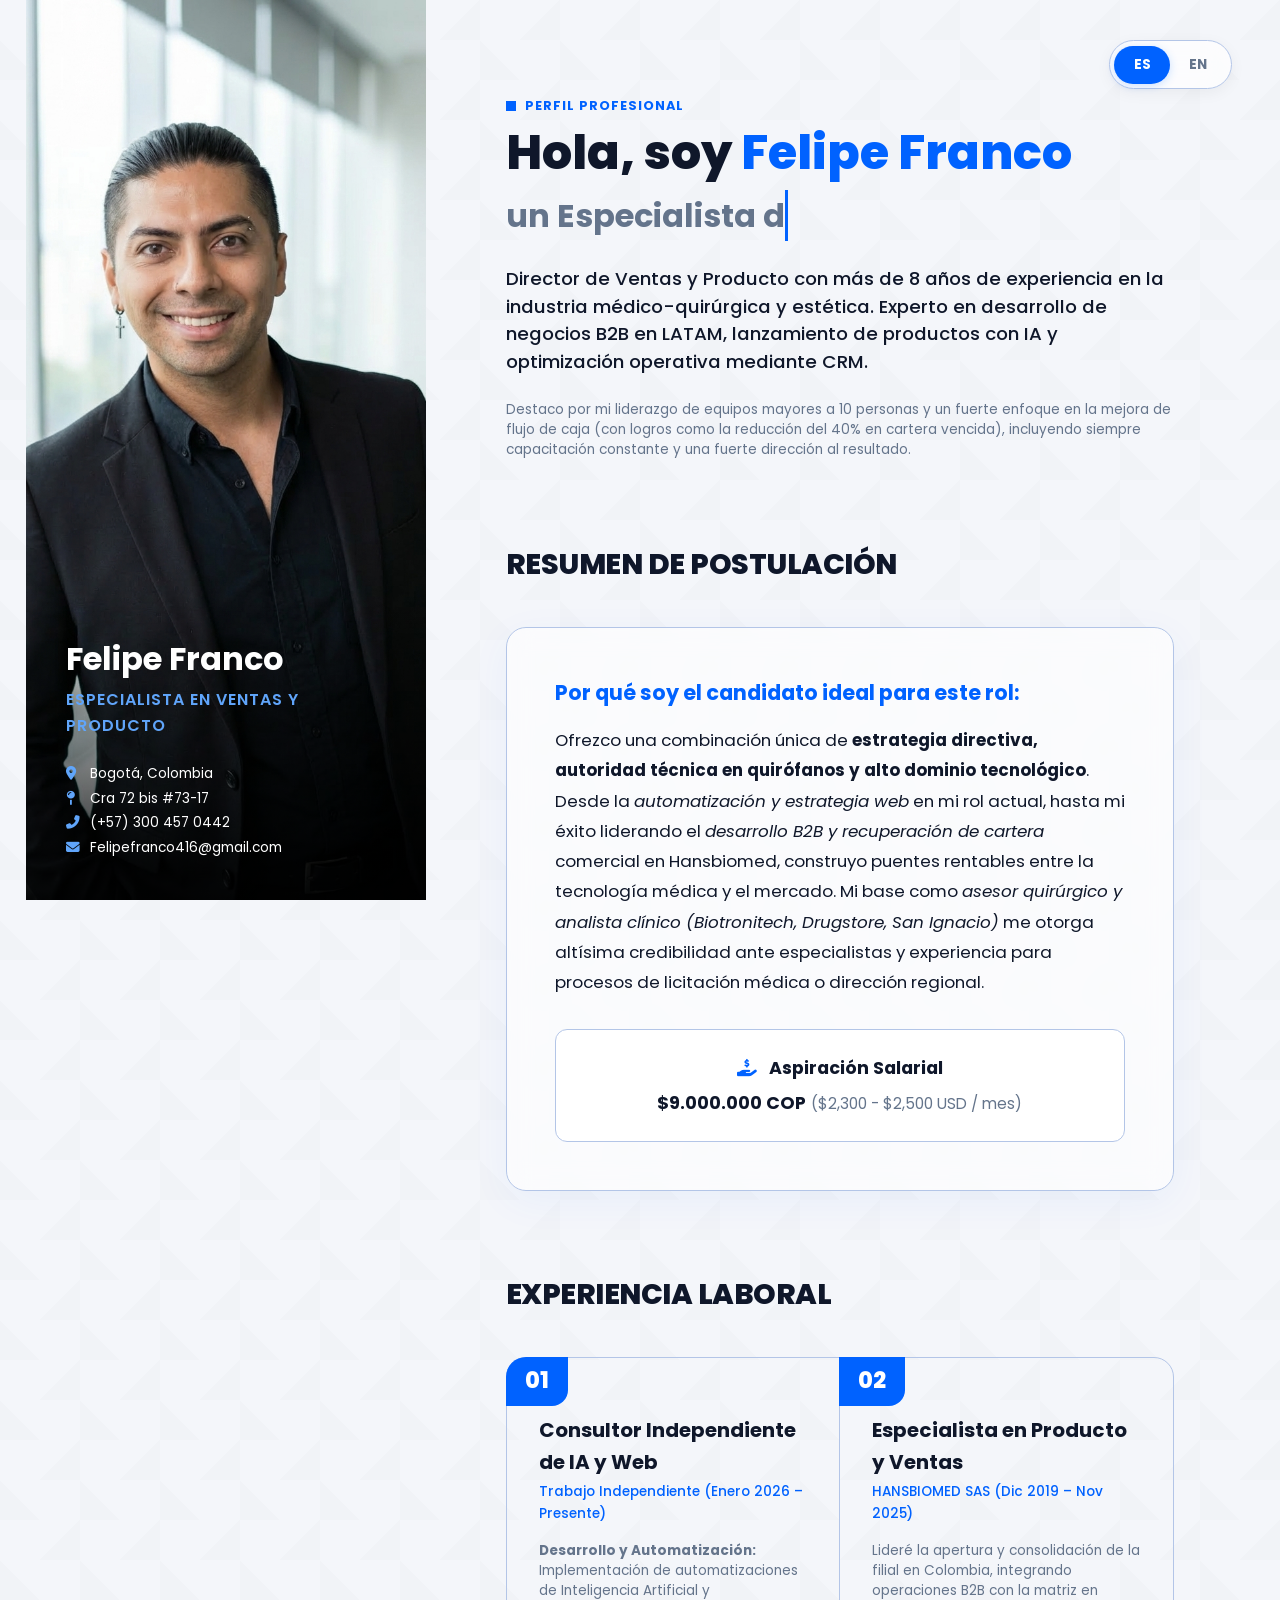
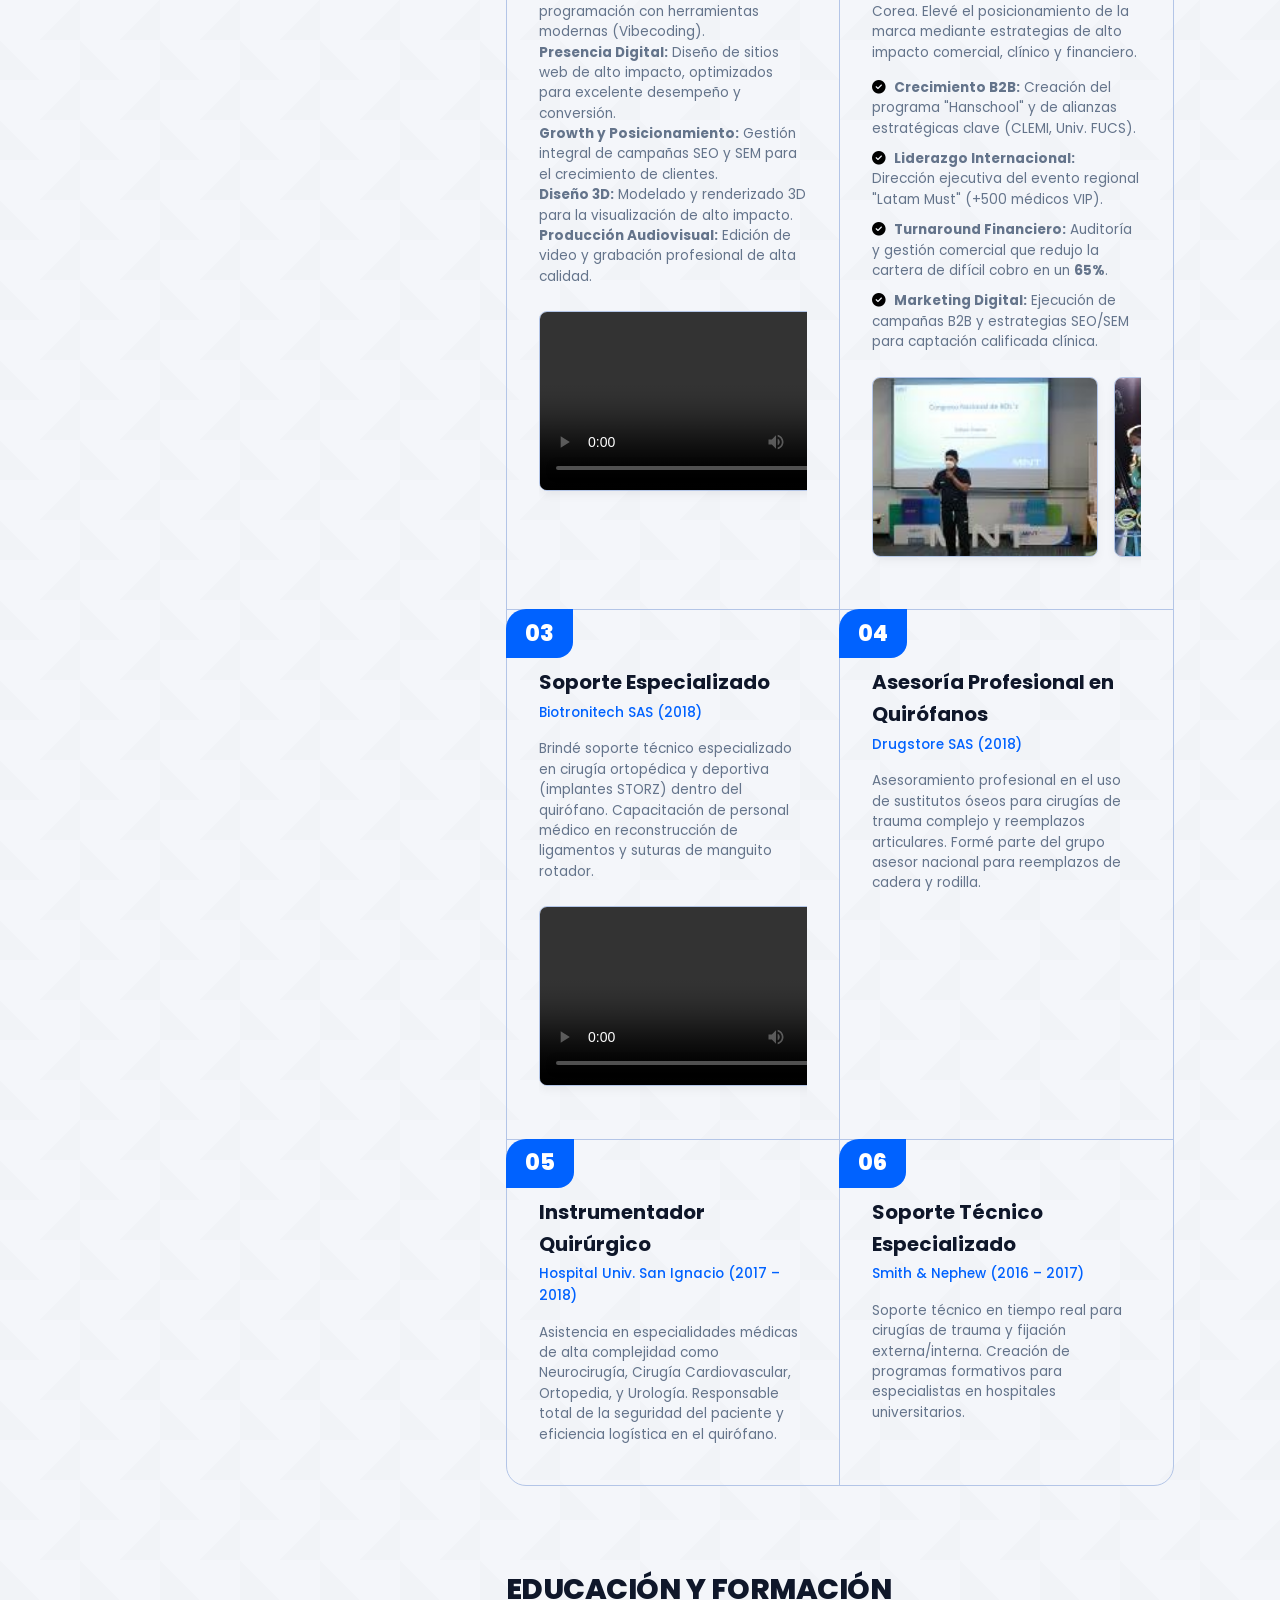
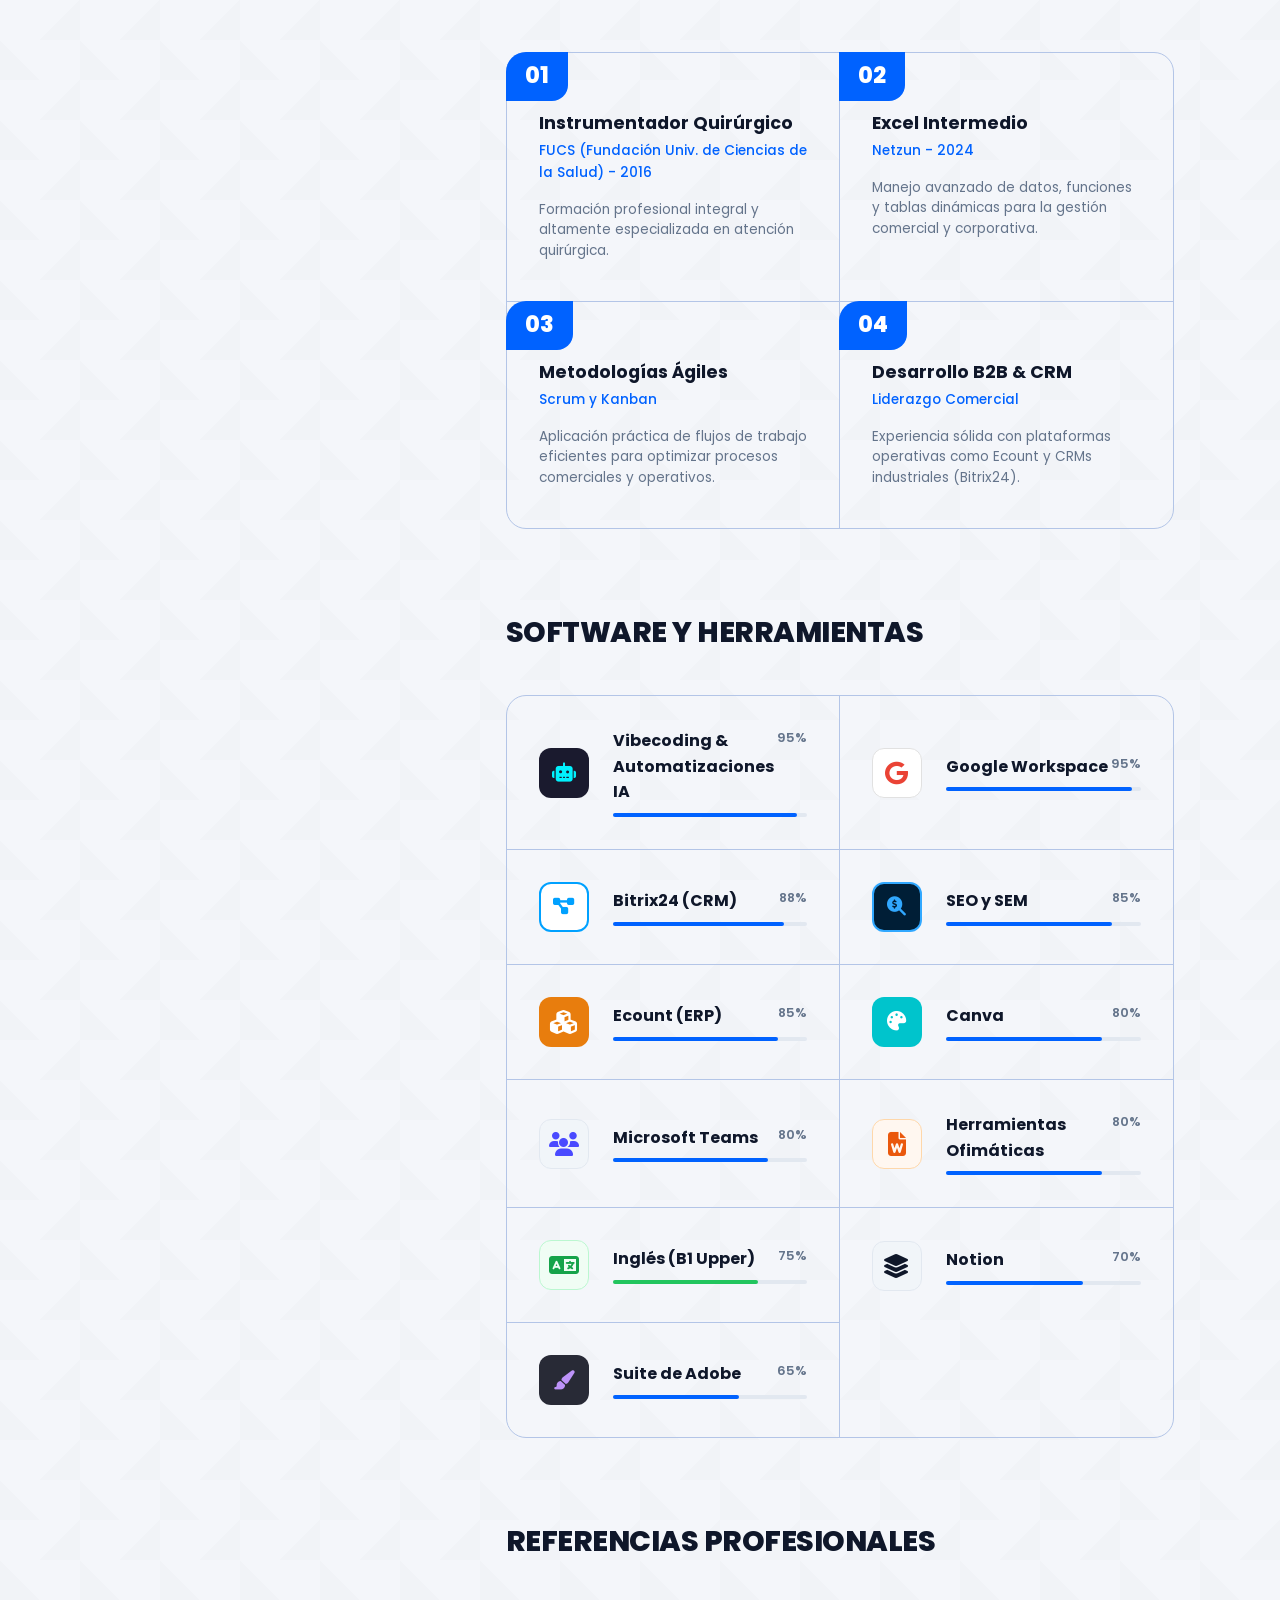
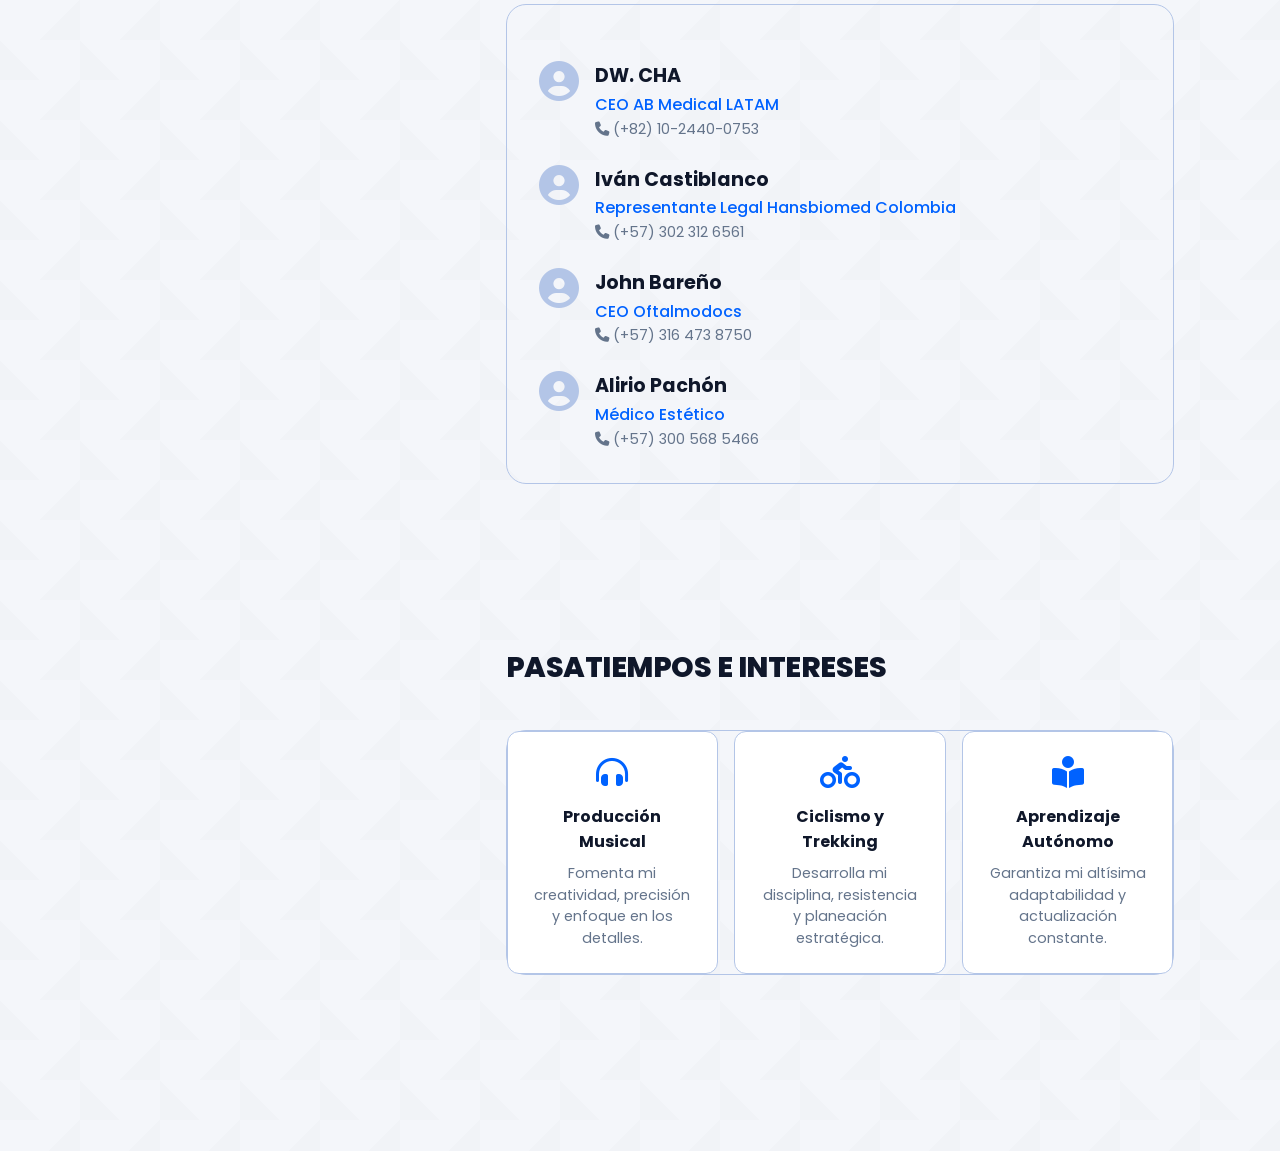
==== commit b98338dd: "Add restricted freelance demo video and secure all video players" ====
--- a/index.html
+++ b/index.html
@@ -86,6 +86,12 @@
                         <strong>Growth y Posicionamiento:</strong> Gestión integral de campañas SEO y SEM para el crecimiento de clientes.<br>
                         <strong>Diseño 3D:</strong> Modelado y renderizado 3D para la visualización de alto impacto.<br>
                         <strong>Producción Audiovisual:</strong> Edición de video y grabación profesional de alta calidad.</p>
+                        <!-- Video Demo -->
+                        <div class="carousel-container reveal">
+                            <div class="h-carousel">
+                                <video src="videos/freelance_demo.mp4" controls controlsList="nodownload" oncontextmenu="return false;" disablePictureInPicture></video>
+                            </div>
+                        </div>
                     </div>
                     <div class="grid-item reveal">
                         <div class="card-number">02</div>
@@ -118,8 +124,8 @@
                         <!-- Video Carousel -->
                         <div class="carousel-container reveal">
                             <div class="h-carousel">
-                                <video src="videos/Fix_LCA_by Felipe Franco.mp4" controls></video>
-                                <video src="videos/How to use Product.mp4" controls></video>
+                                <video src="videos/Fix_LCA_by Felipe Franco.mp4" controls controlsList="nodownload" oncontextmenu="return false;" disablePictureInPicture></video>
+                                <video src="videos/How to use Product.mp4" controls controlsList="nodownload" oncontextmenu="return false;" disablePictureInPicture></video>
                             </div>
                         </div>
                     </div>
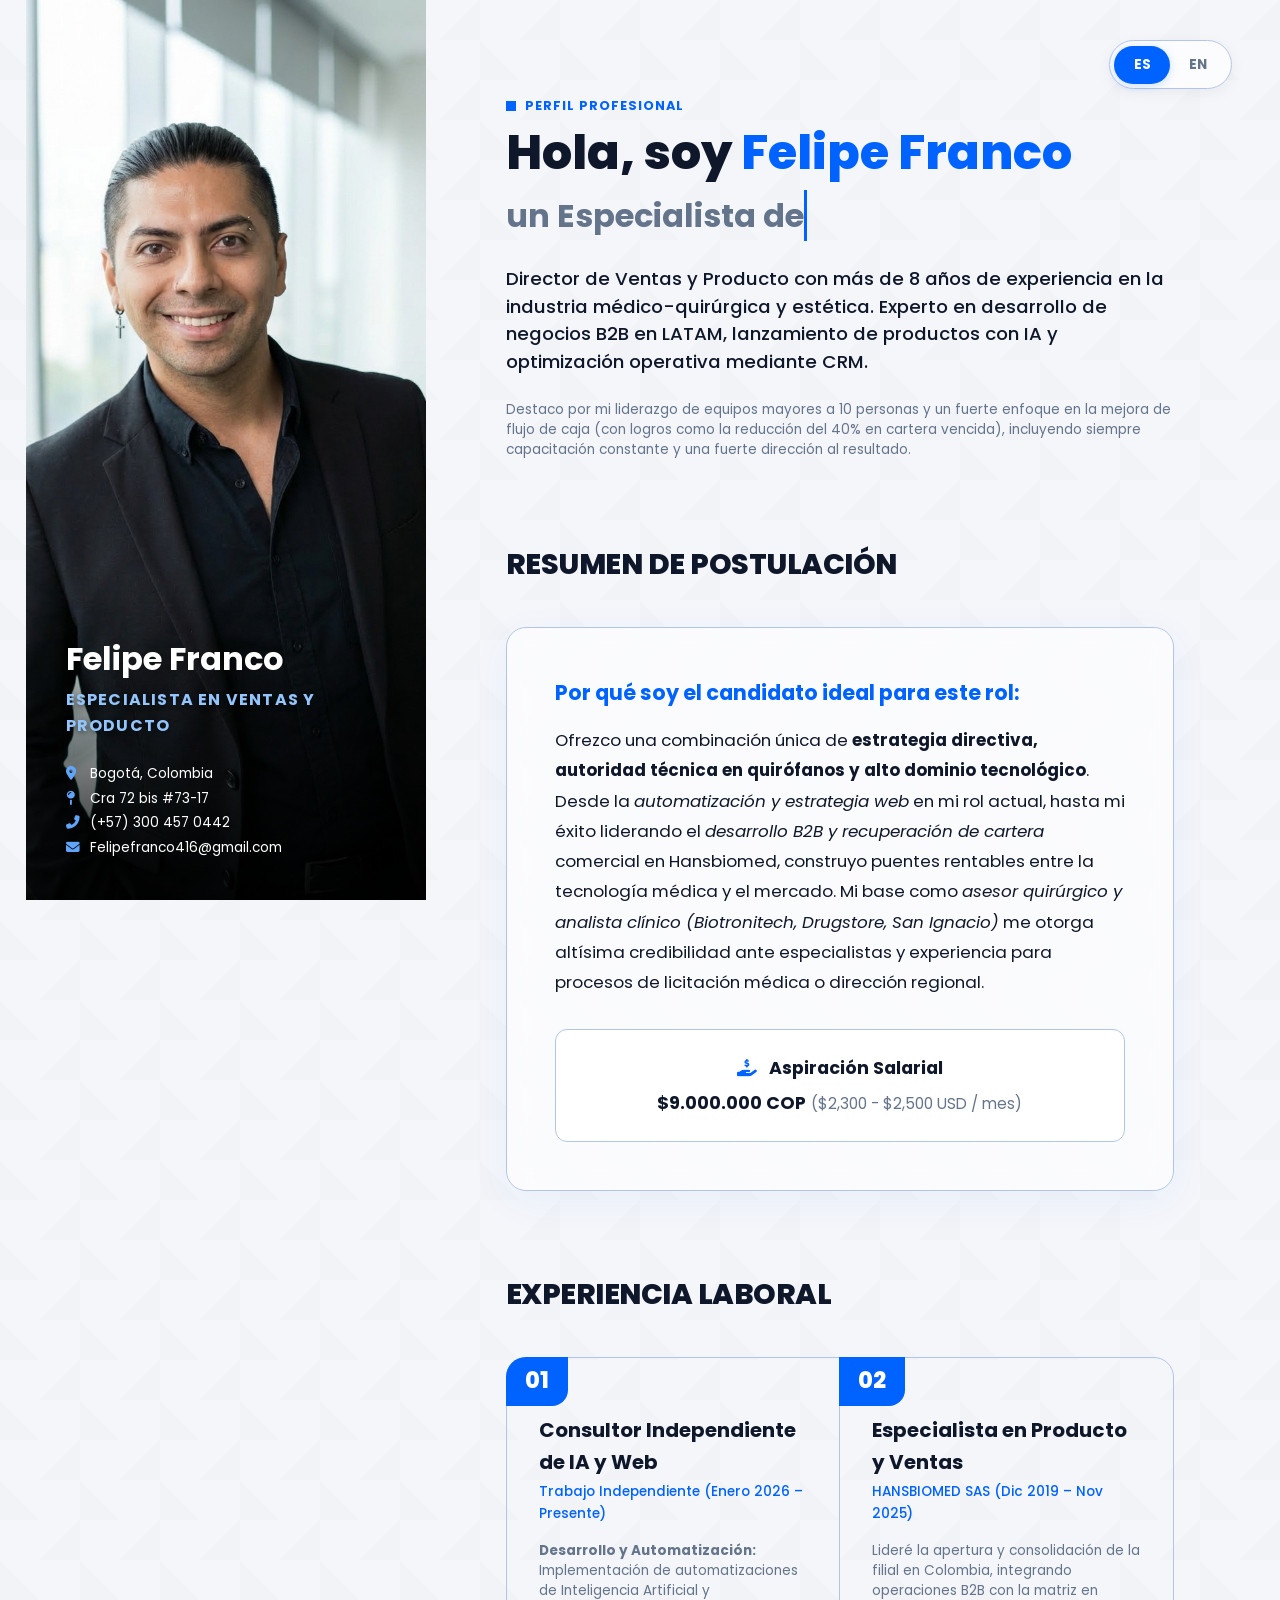
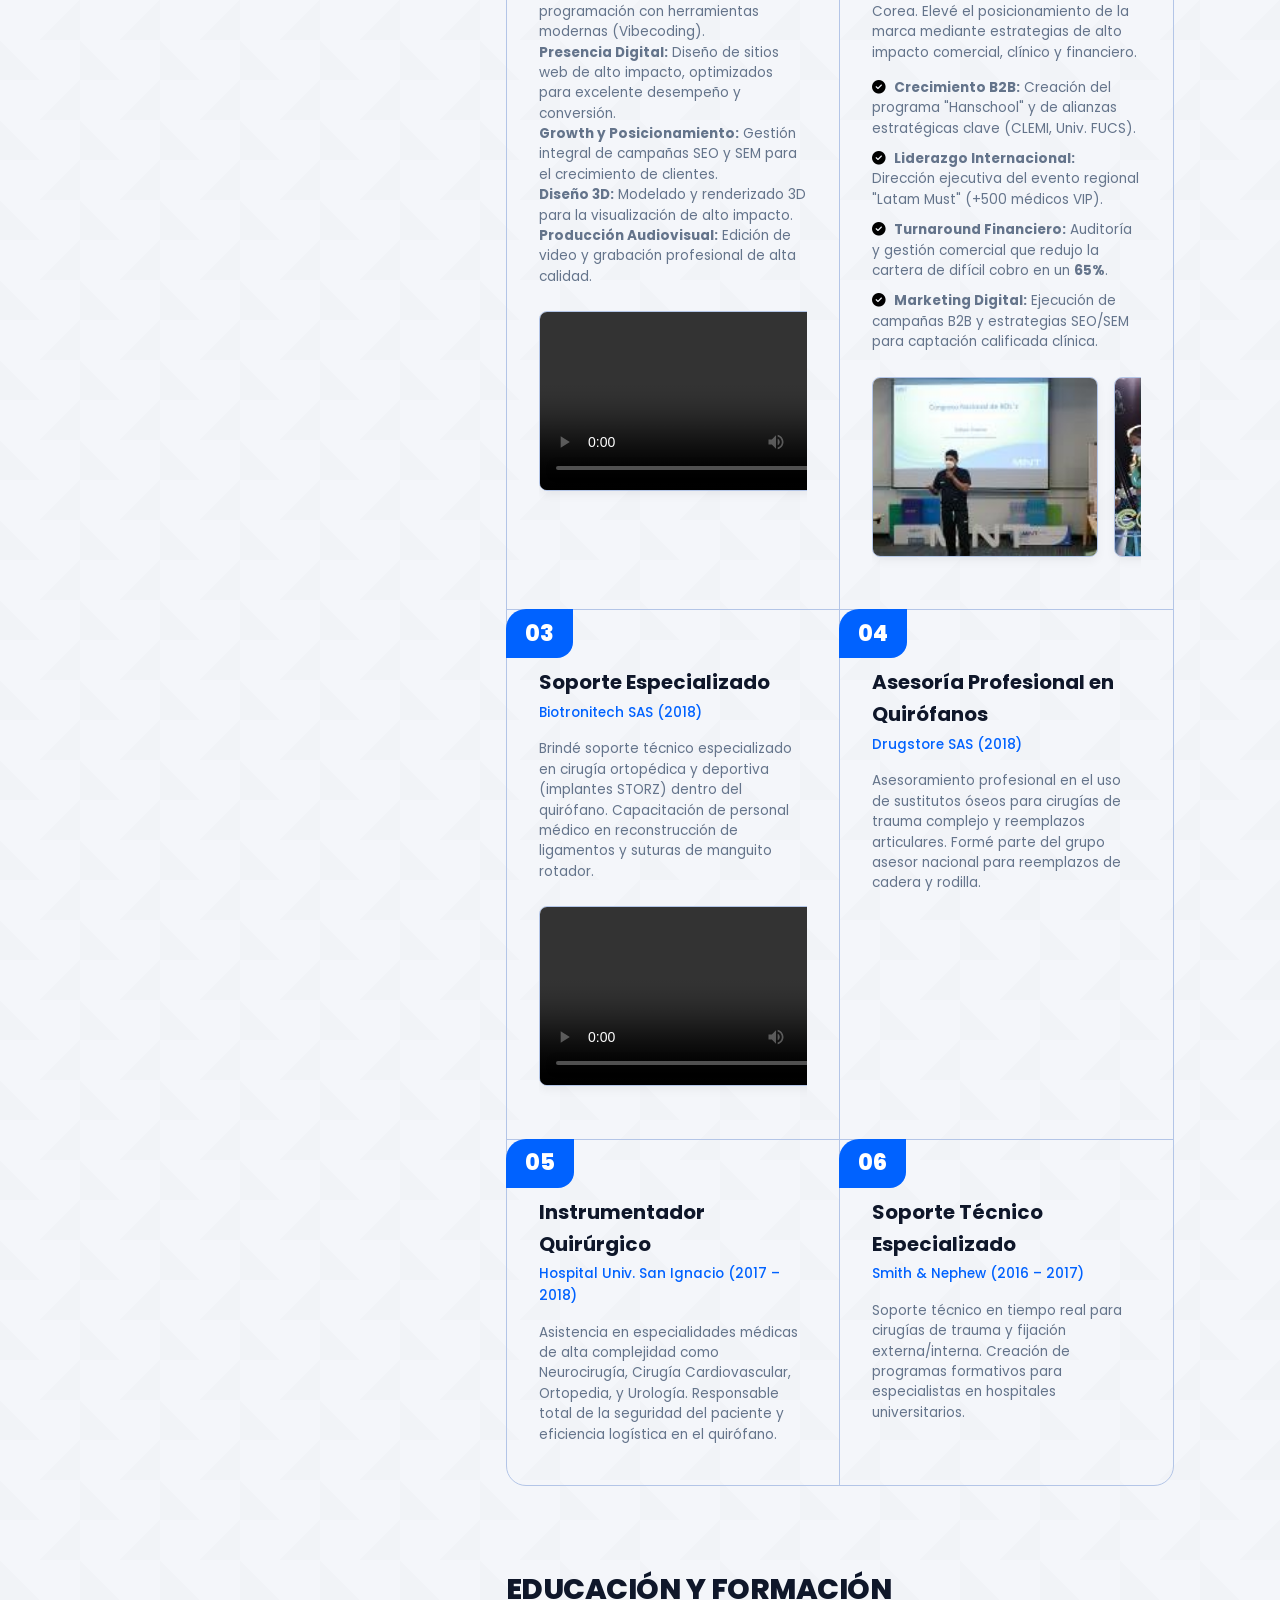
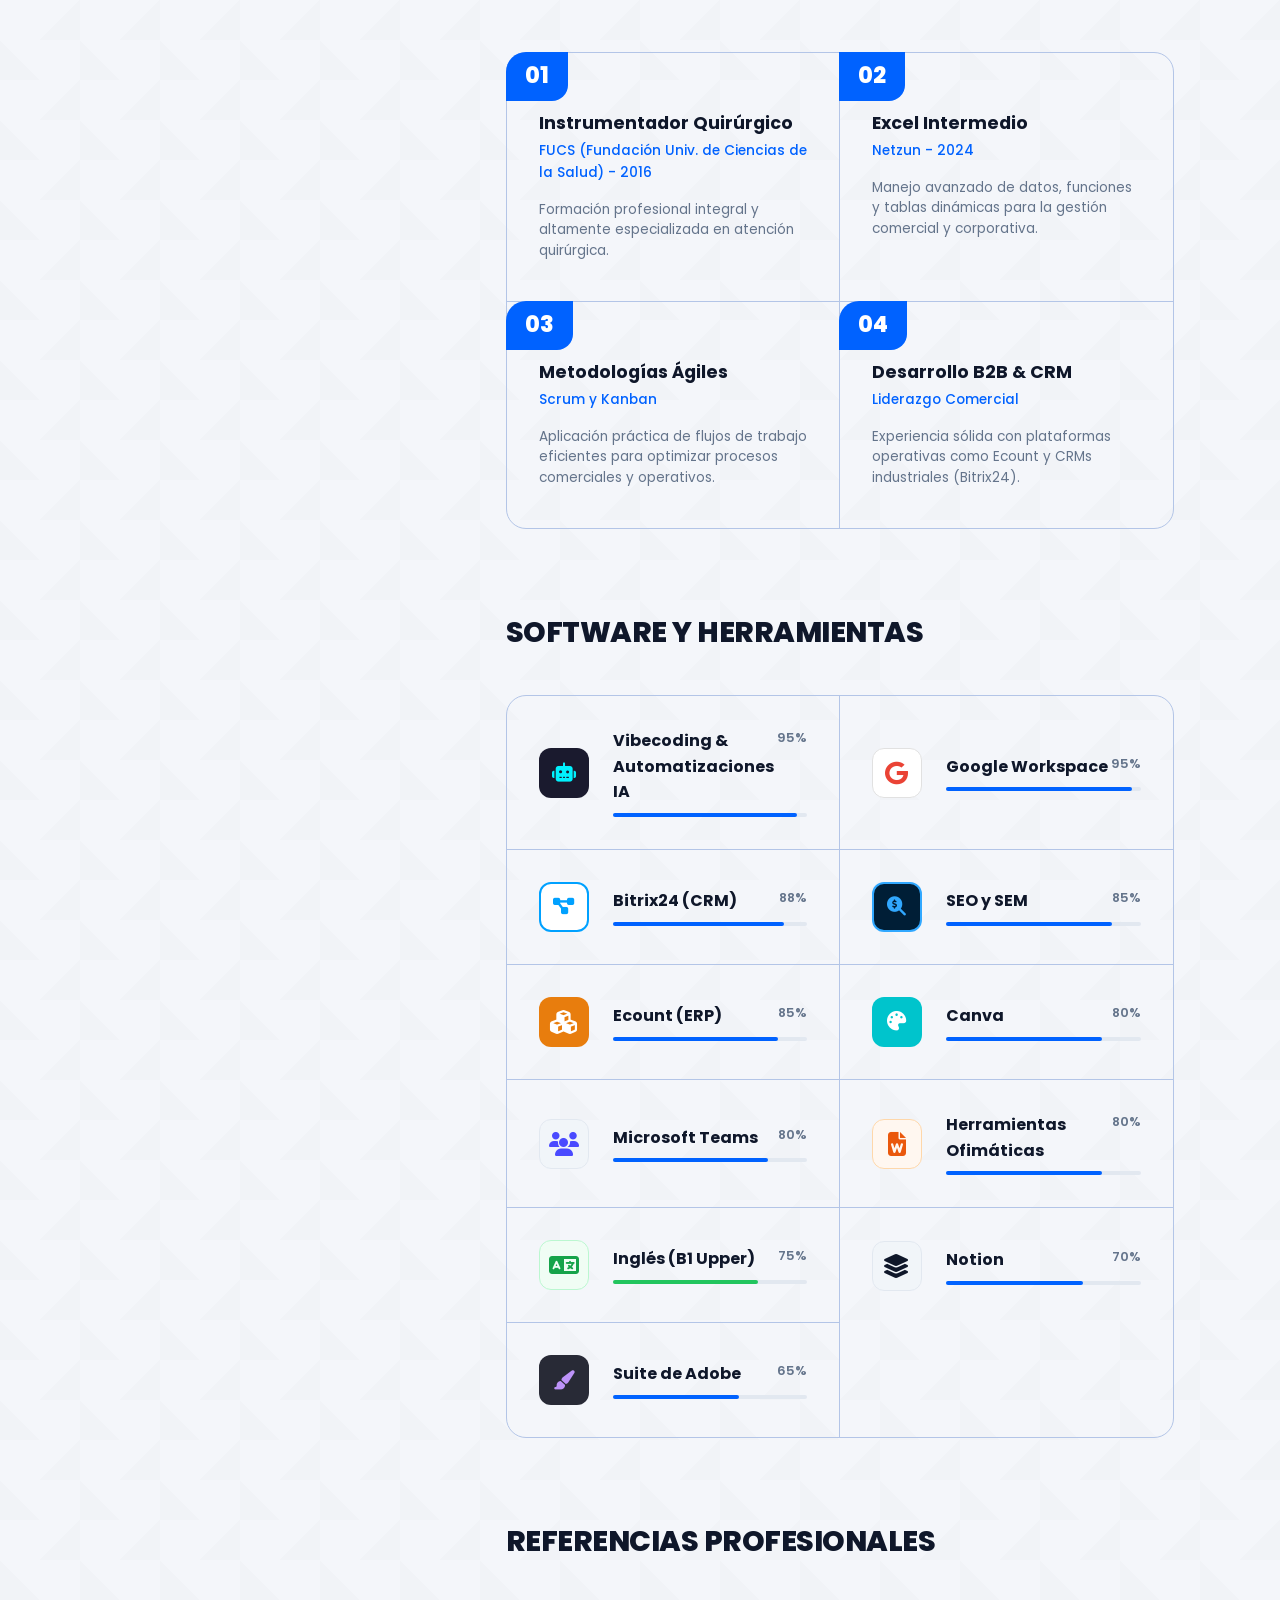
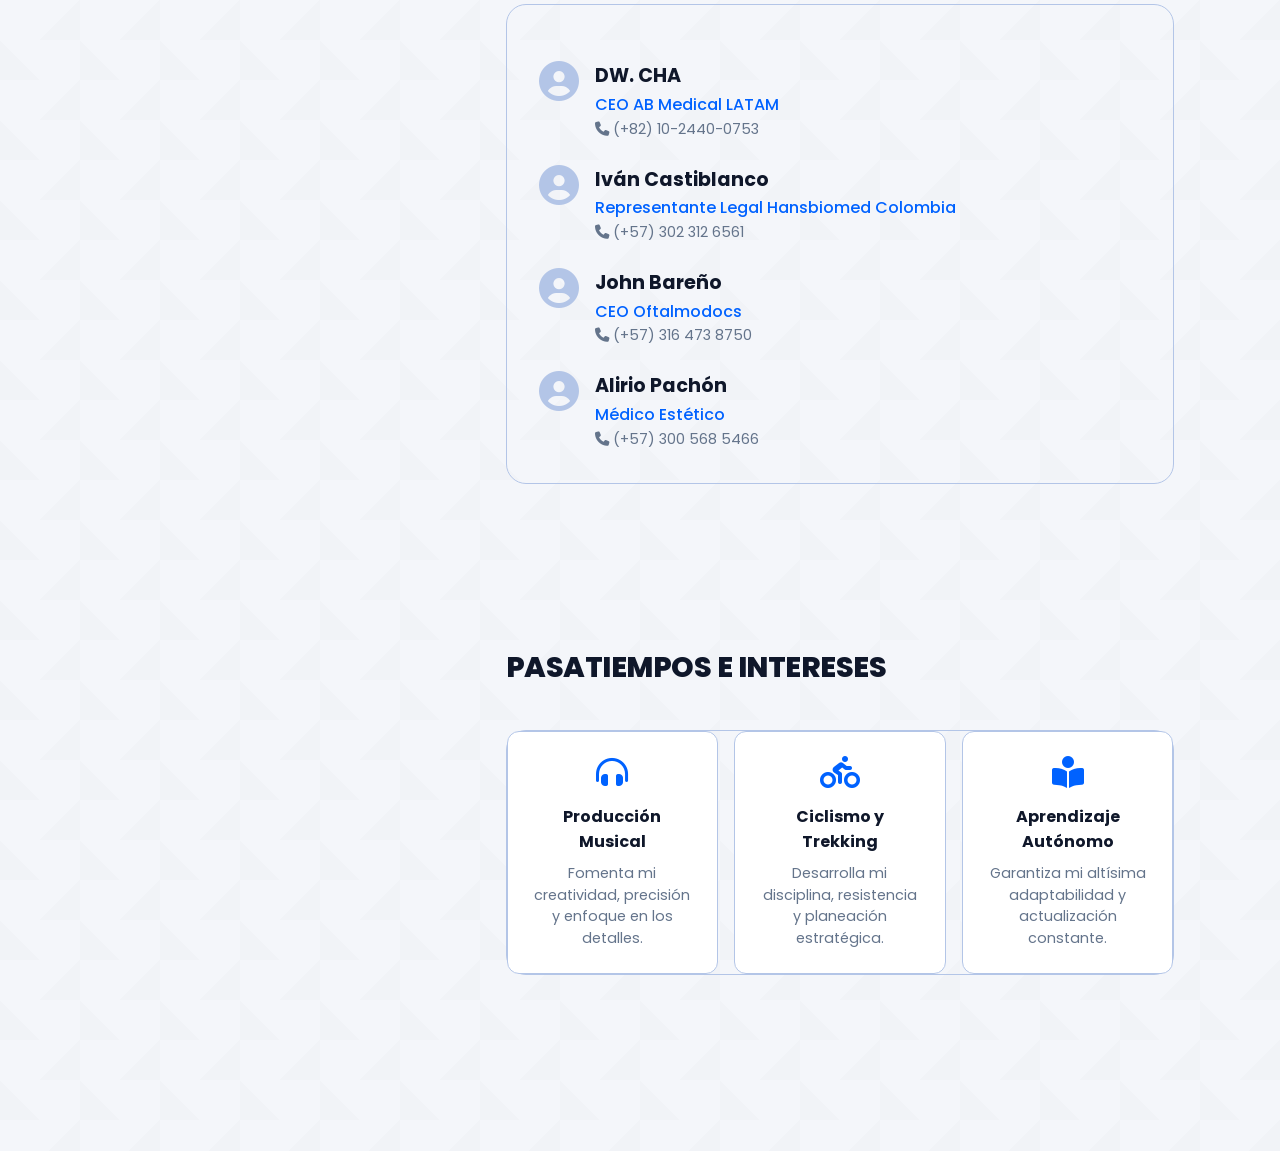
==== commit 5a464be6: "Improve job title legibility in sidebar with lighter color and text shadow" ====
--- a/index.html
+++ b/index.html
@@ -27,7 +27,7 @@
                 
                 <div class="contact-info-aside" style="display: block; position: absolute; bottom: 0; left: 0; right: 0; padding: 2.5rem; background: linear-gradient(to top, rgba(0,0,0,0.9), transparent); color: white;">
                     <h2 style="font-size: 2rem; margin-bottom: 0.2rem; color: #fff;">Felipe Franco</h2>
-                    <p style="color: #60a5fa; font-weight: 600; margin-bottom: 1.5rem; letter-spacing: 1px;">ESPECIALISTA EN VENTAS Y PRODUCTO</p>
+                    <p style="color: #93c5fd; font-weight: 700; margin-bottom: 1.5rem; letter-spacing: 1.2px; text-shadow: 0 2px 5px rgba(0,0,0,0.4);">ESPECIALISTA EN VENTAS Y PRODUCTO</p>
                     
                     <ul style="list-style: none; padding: 0; font-size: 0.85rem; line-height: 1.8;">
                         <li><i class="fas fa-map-marker-alt" style="width: 20px; color: #60a5fa;"></i> Bogotá, Colombia</li>
@@ -108,11 +108,11 @@
                         <!-- Image Carousel -->
                         <div class="carousel-container reveal">
                             <div class="h-carousel">
-                                <img src="images/1673440685311.jpg" alt="Hansbiomed Event">
-                                <img src="images/1673440744683.jpg" alt="Hansbiomed Team">
-                                <img src="images/1673440897594.jpg" alt="Latam Must Conference">
-                                <img src="images/1673441333312.jpg" alt="Hanschool Session">
-                                <img src="images/1673441361269.jpg" alt="Product Launch">
+                                <img src="images/1673440685311.jpg" alt="Hansbiomed Event" oncontextmenu="return false;" draggable="false">
+                                <img src="images/1673440744683.jpg" alt="Hansbiomed Team" oncontextmenu="return false;" draggable="false">
+                                <img src="images/1673440897594.jpg" alt="Latam Must Conference" oncontextmenu="return false;" draggable="false">
+                                <img src="images/1673441333312.jpg" alt="Hanschool Session" oncontextmenu="return false;" draggable="false">
+                                <img src="images/1673441361269.jpg" alt="Product Launch" oncontextmenu="return false;" draggable="false">
                             </div>
                         </div>
                     </div>
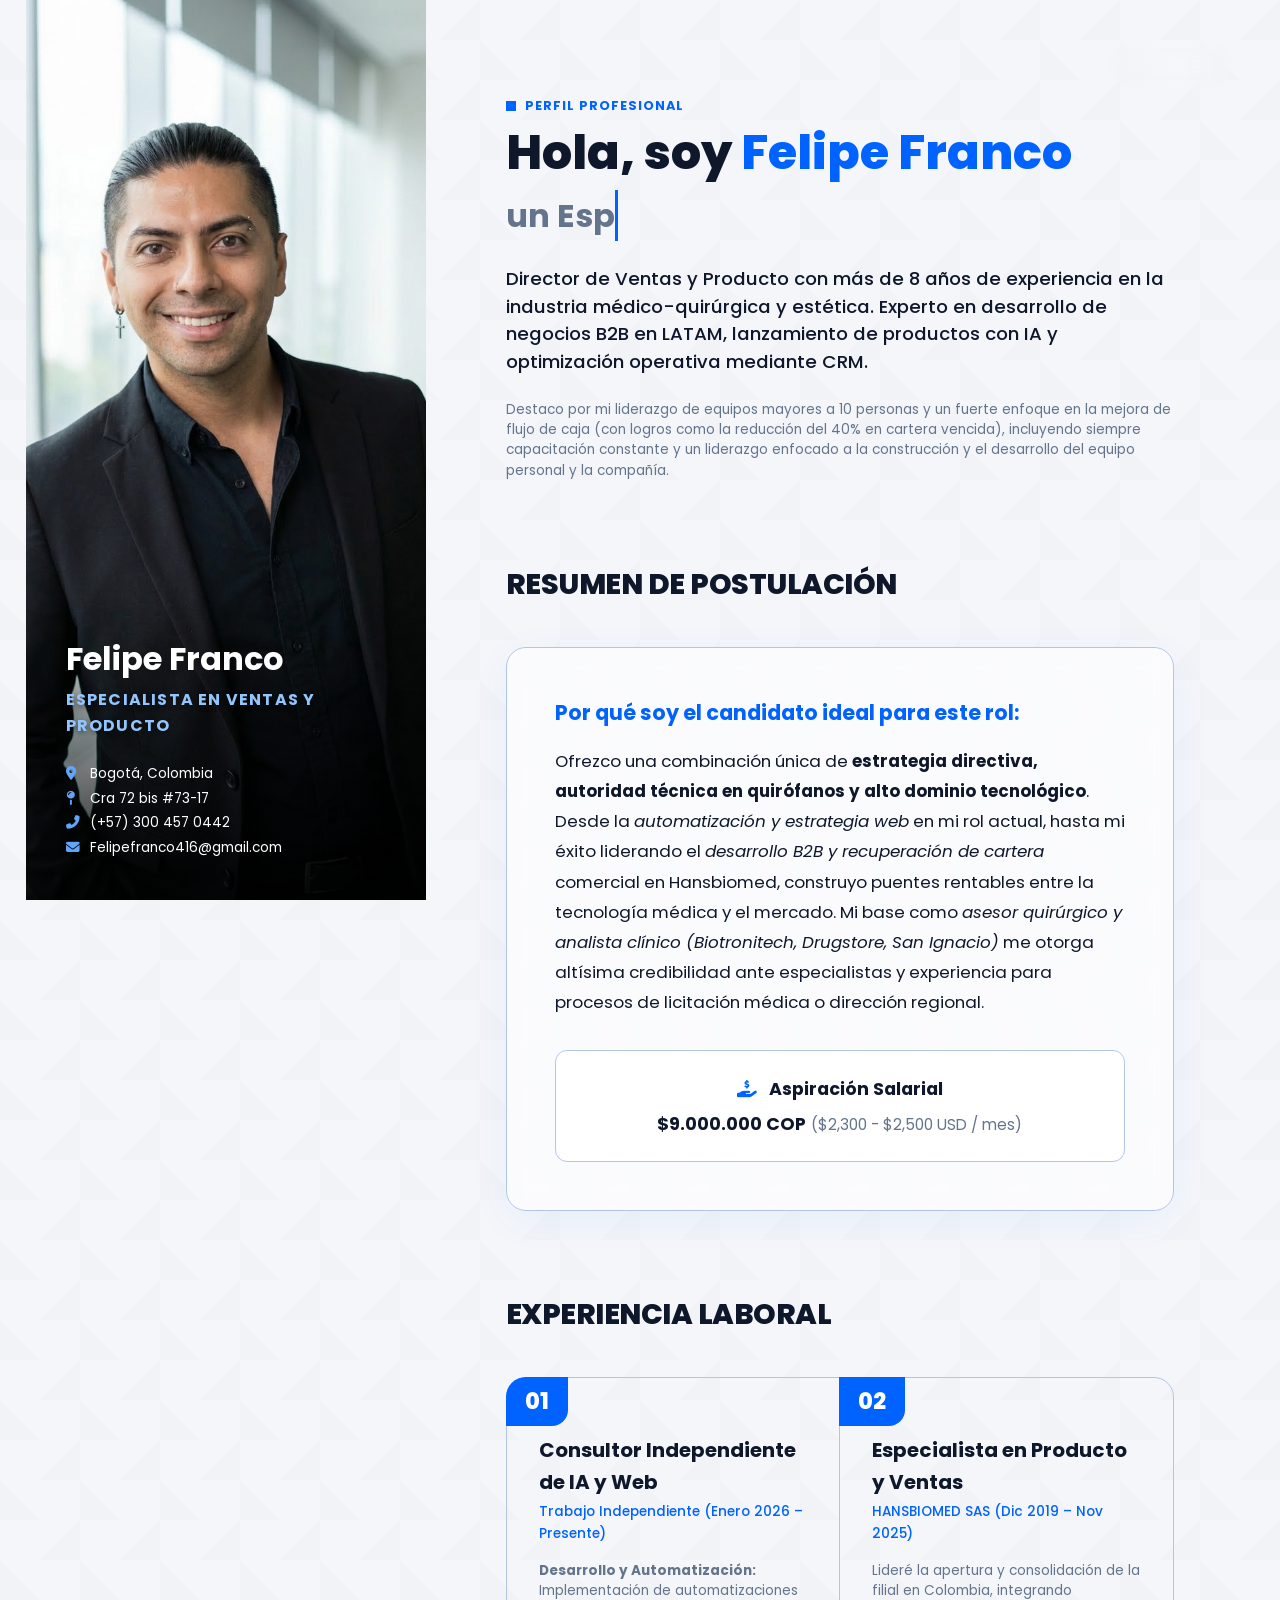
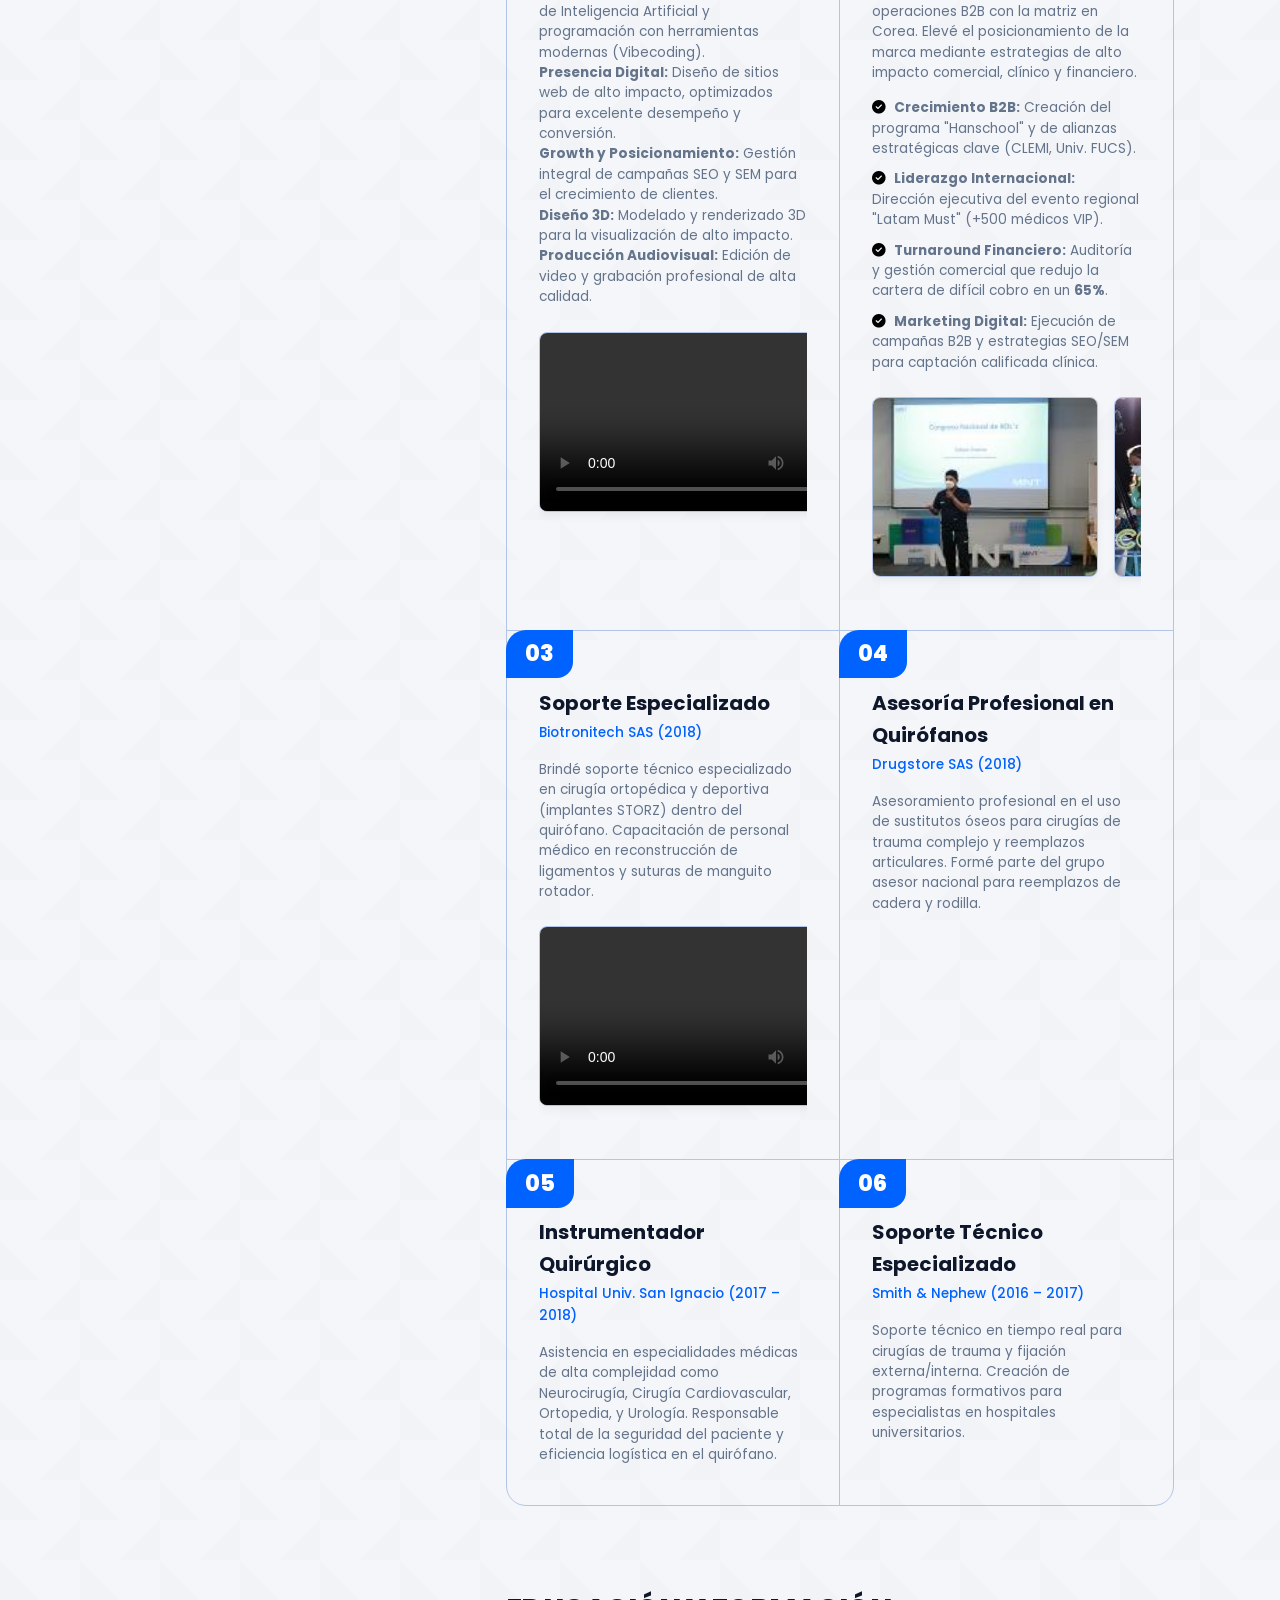
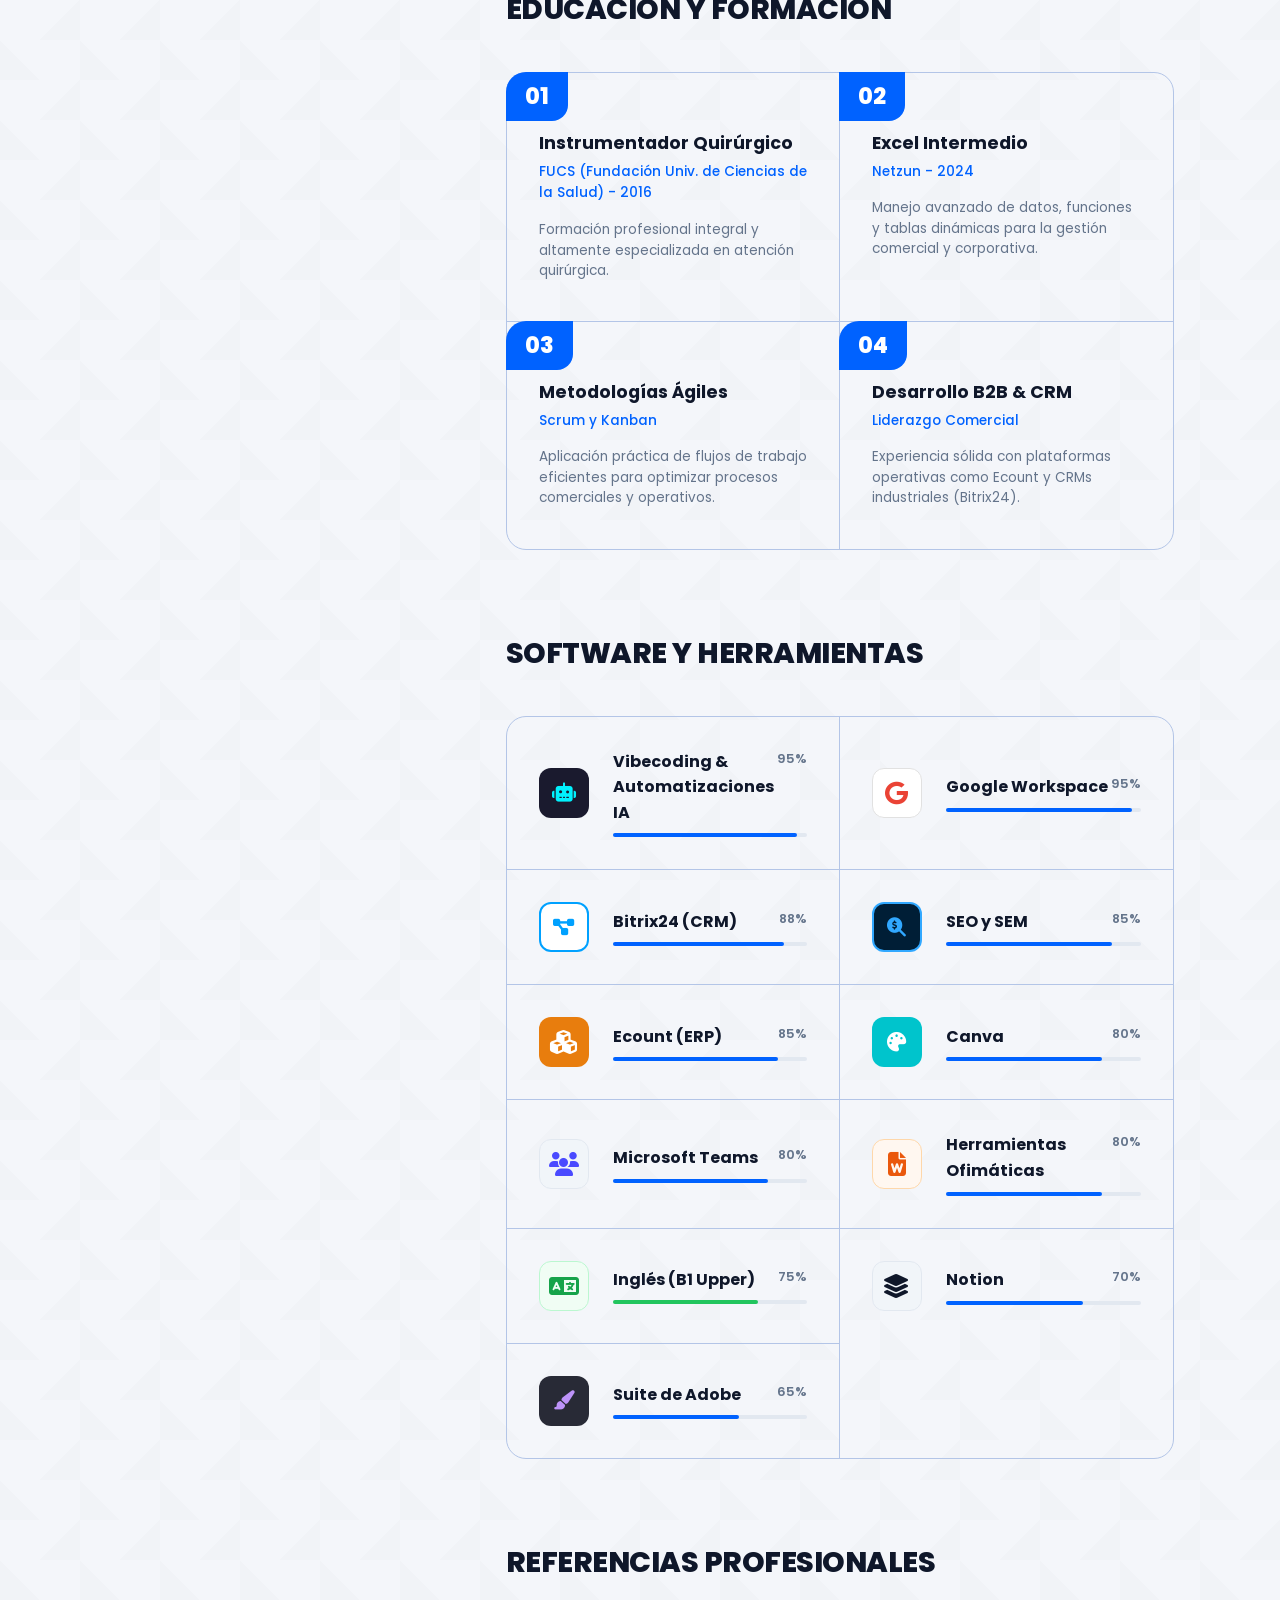
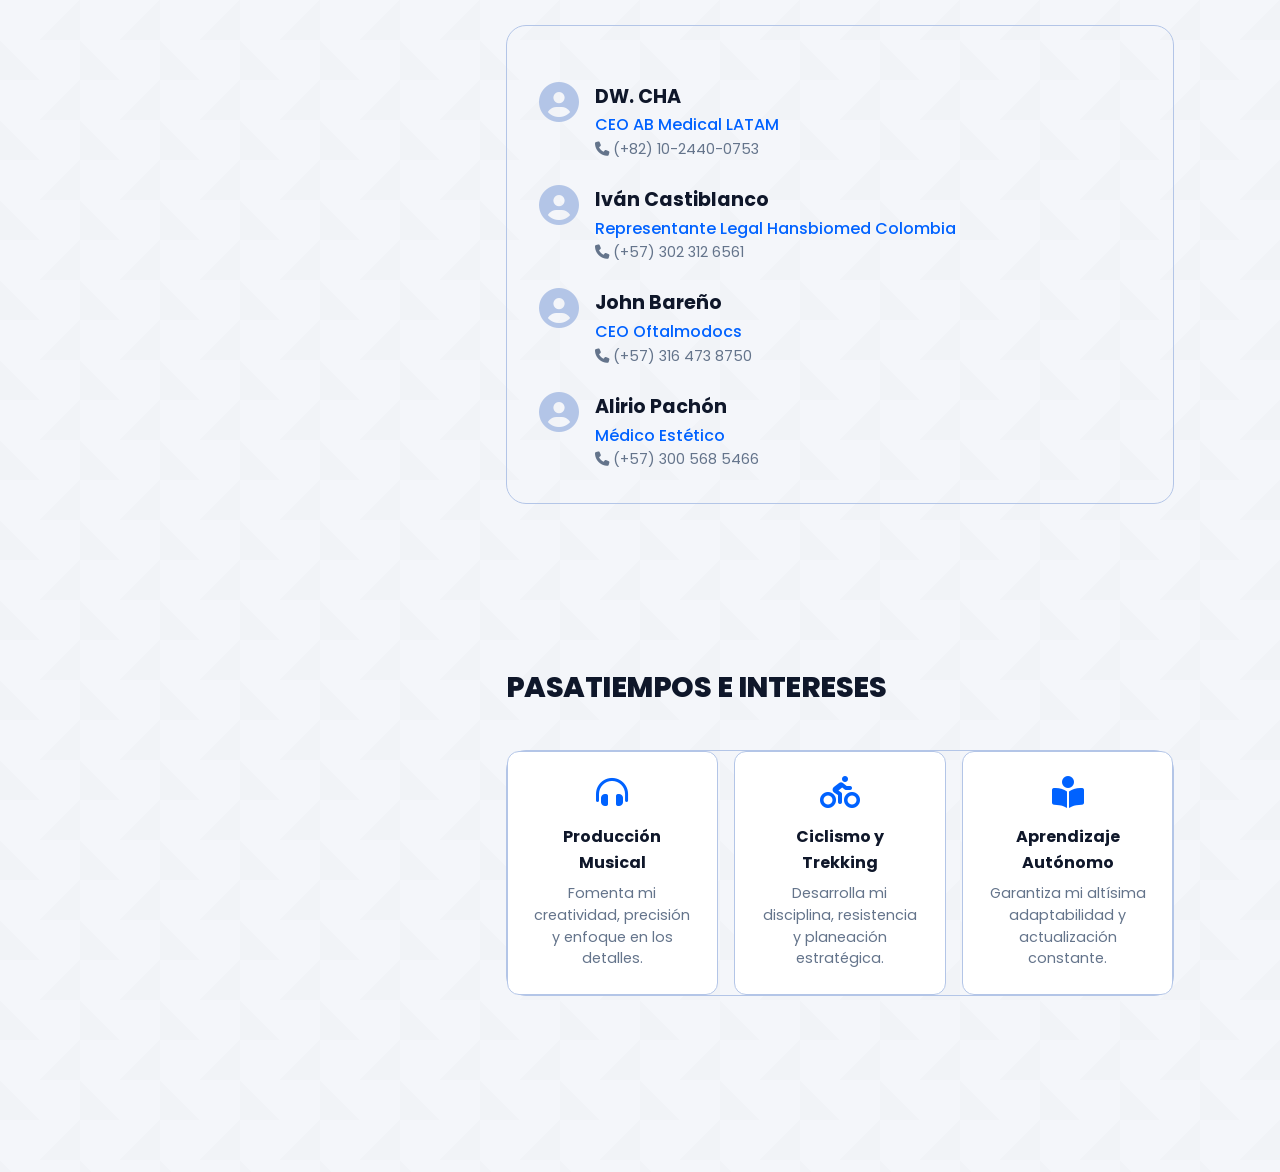
==== commit f3500e79: "Update profile summary leadership focus in both languages" ====
--- a/index.html
+++ b/index.html
@@ -51,7 +51,7 @@
                     Director de Ventas y Producto con más de 8 años de experiencia en la industria médico-quirúrgica y estética. Experto en desarrollo de negocios B2B en LATAM, lanzamiento de productos con IA y optimización operativa mediante CRM.
                 </p>
                 <p class="desc hero-desc mt-3">
-                    Destaco por mi liderazgo de equipos mayores a 10 personas y un fuerte enfoque en la mejora de flujo de caja (con logros como la reducción del 40% en cartera vencida), incluyendo siempre capacitación constante y una fuerte dirección al resultado.
+                    Destaco por mi liderazgo de equipos mayores a 10 personas y un fuerte enfoque en la mejora de flujo de caja (con logros como la reducción del 40% en cartera vencida), incluyendo siempre capacitación constante y un liderazgo enfocado a la construcción y el desarrollo del equipo personal y la compañía.
                 </p>
             </section>
             
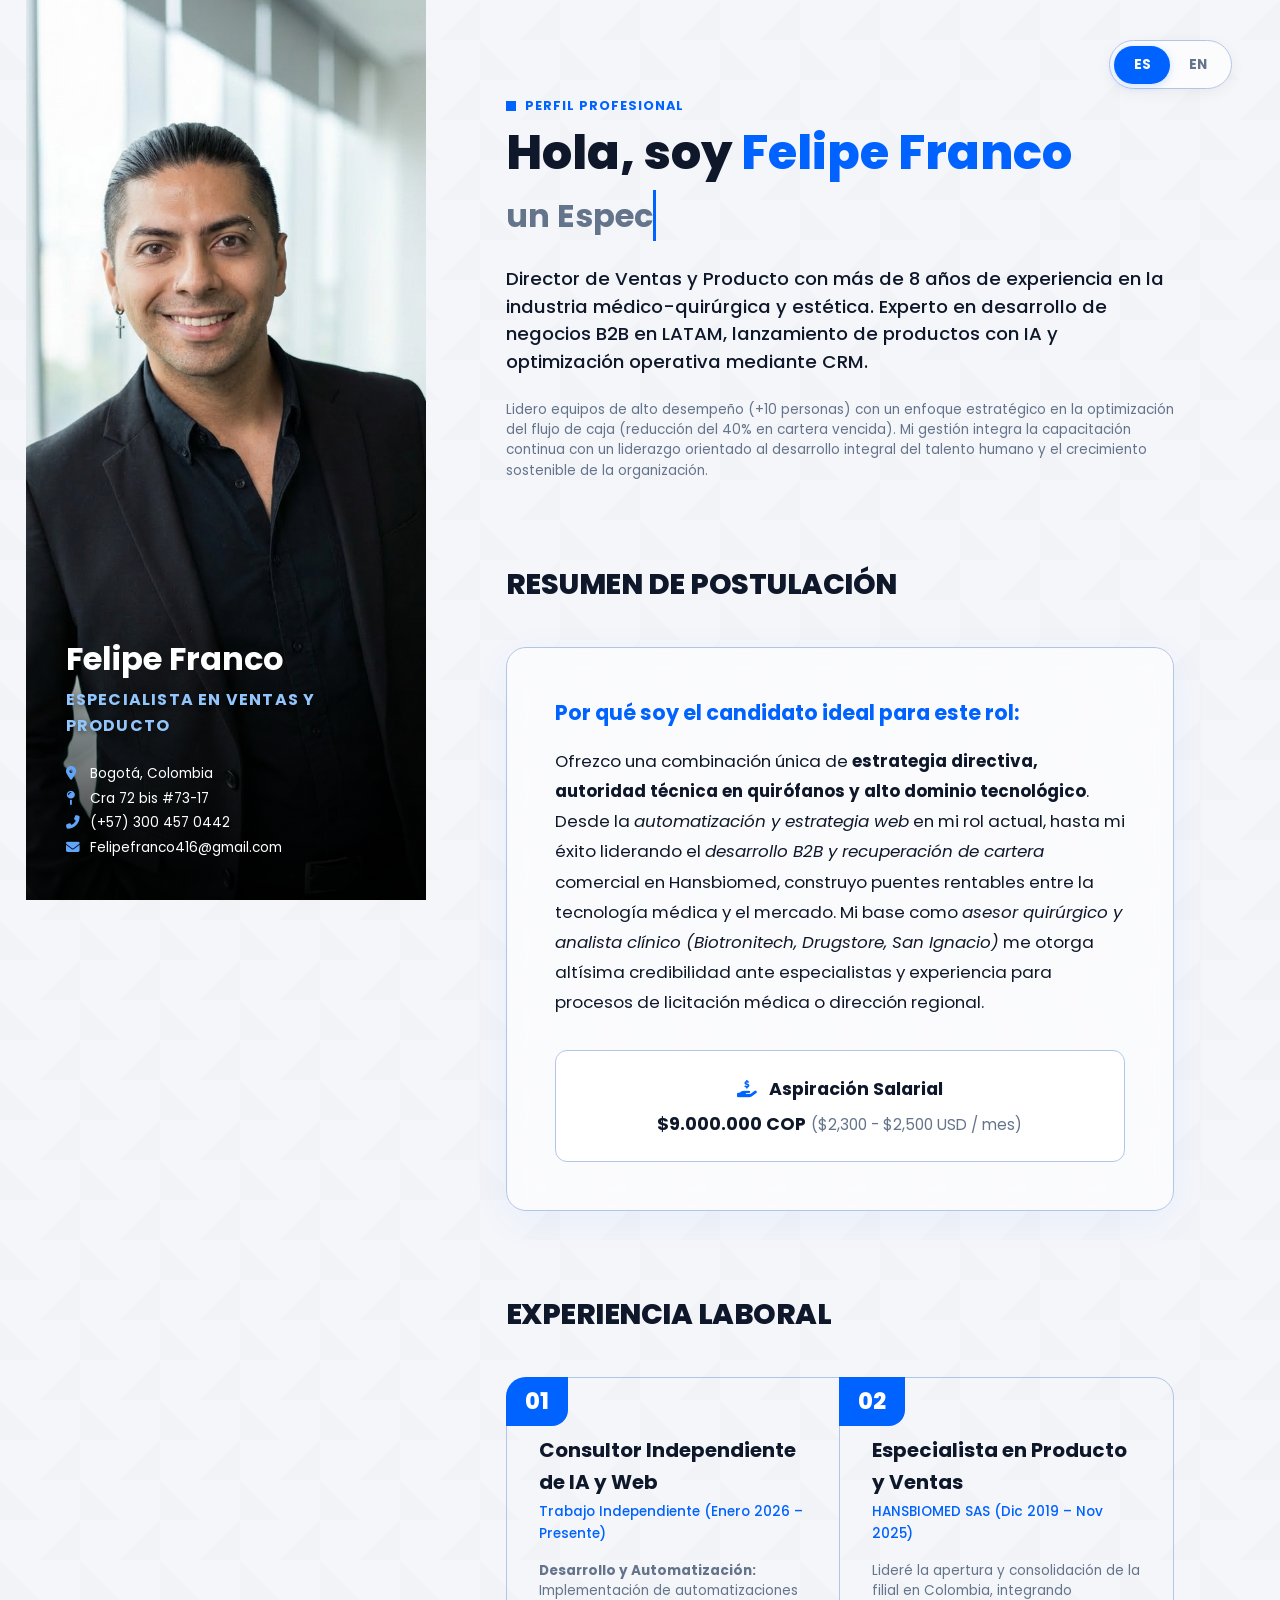
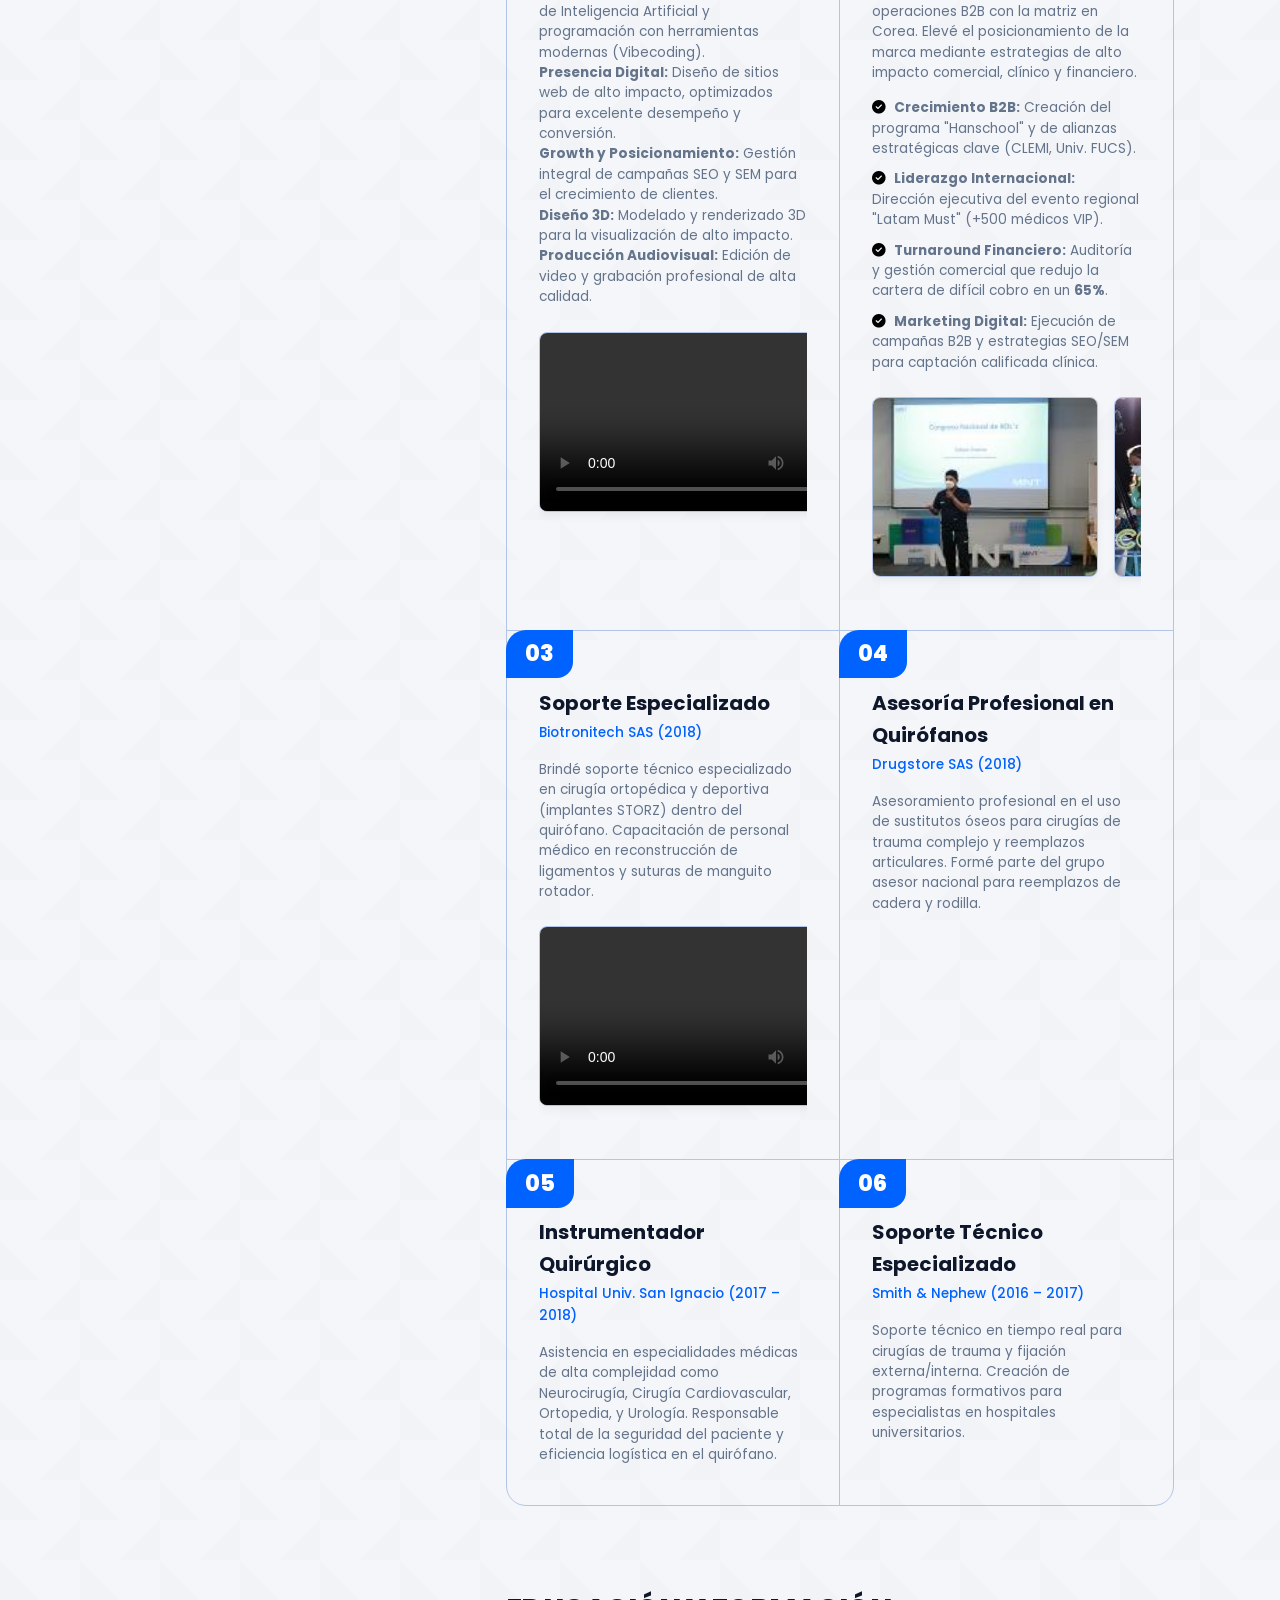
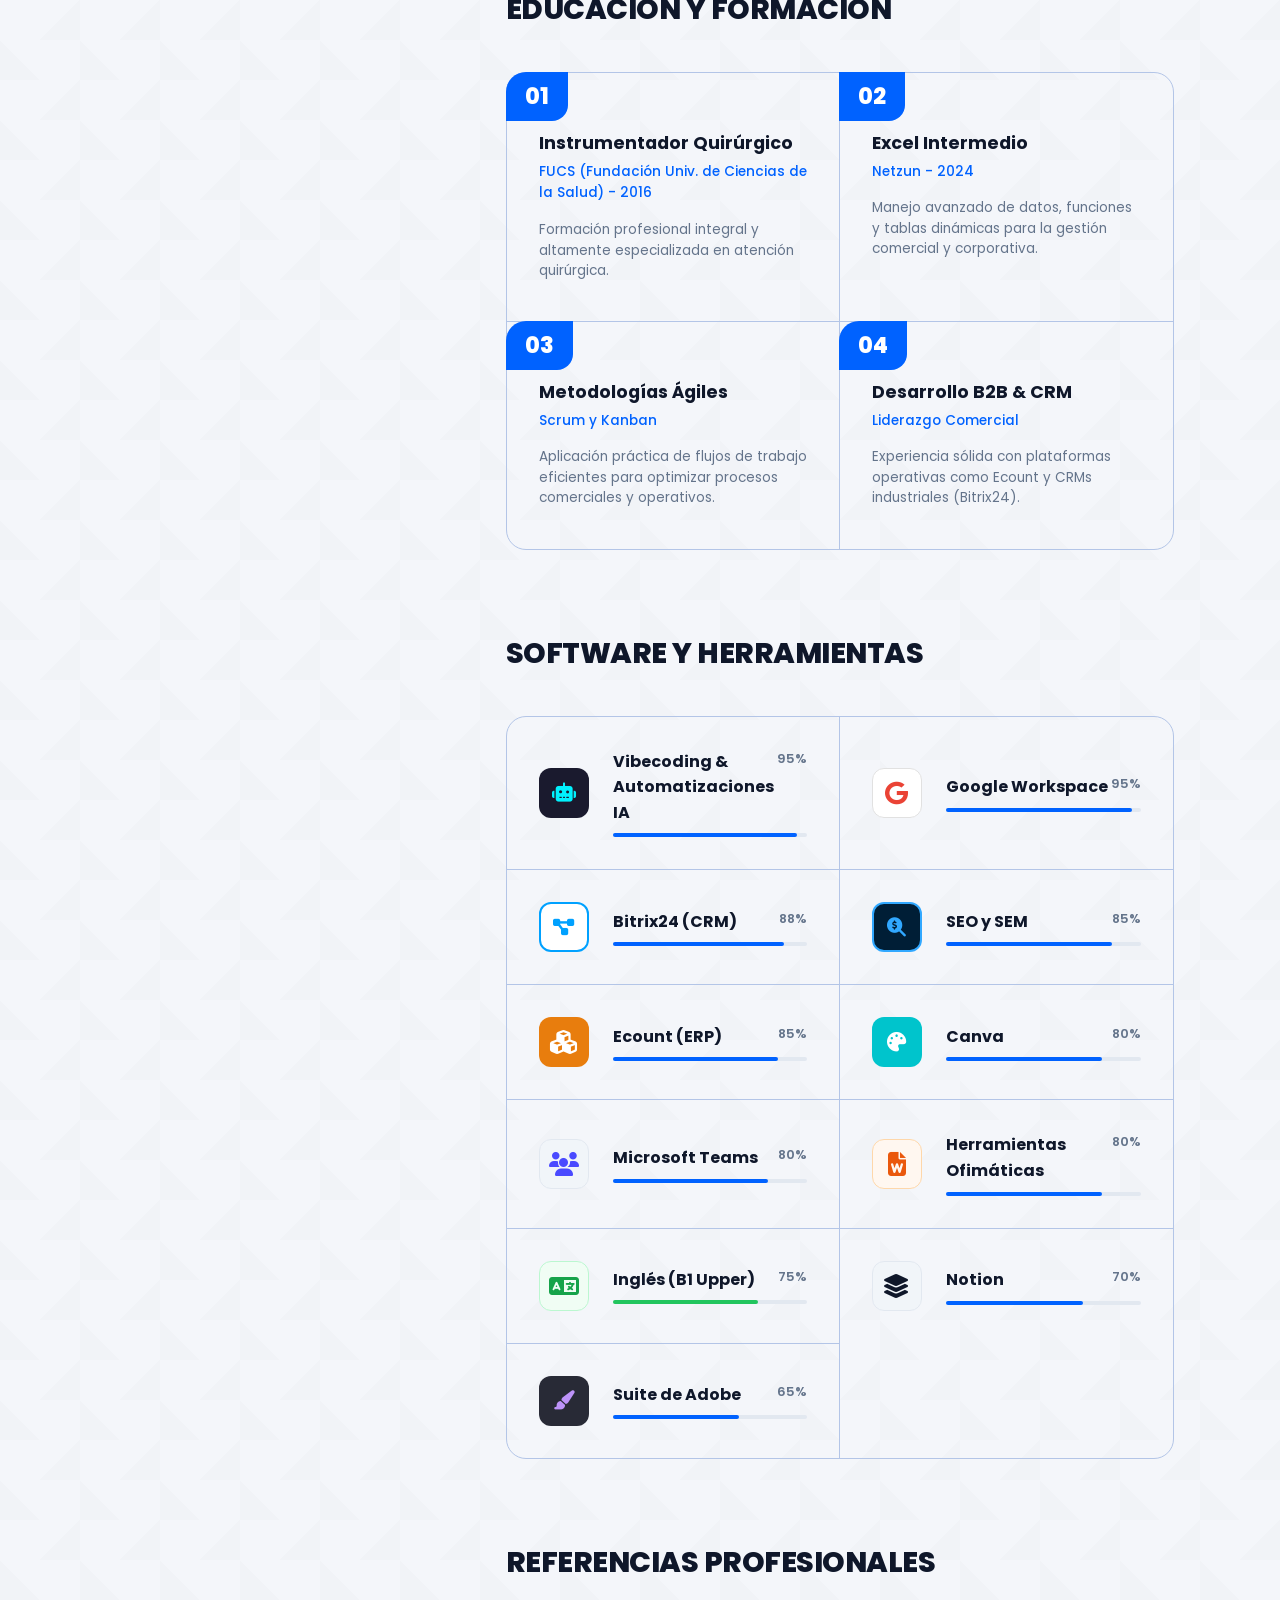
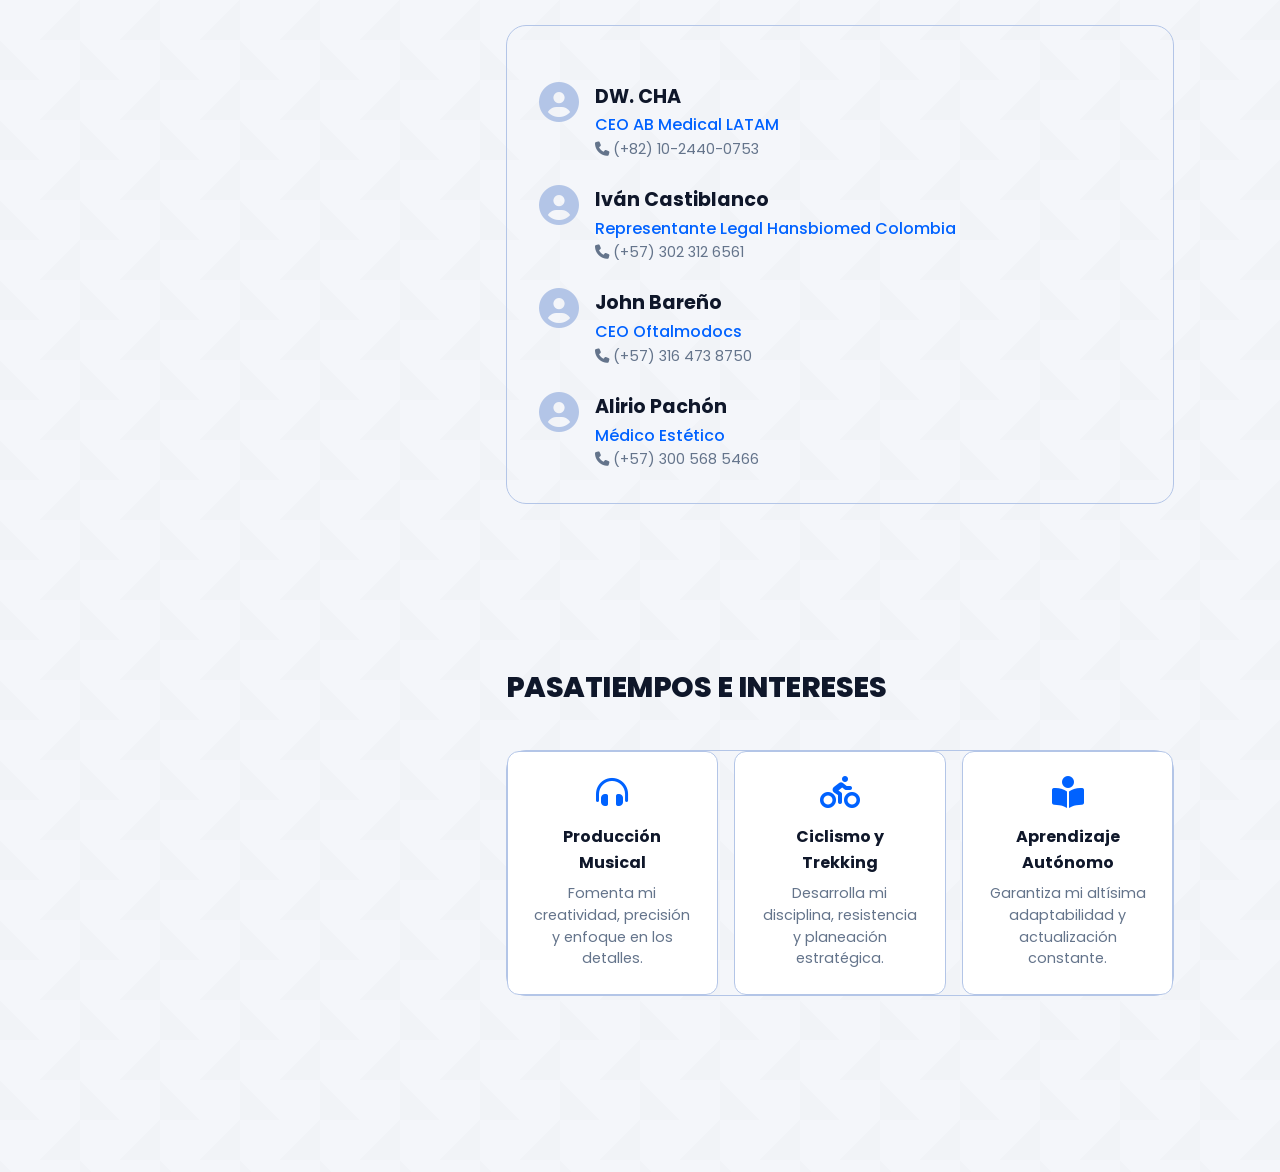
==== commit a86371c1: "Refine profile summary for a more executive and professional tone" ====
--- a/index.html
+++ b/index.html
@@ -51,7 +51,7 @@
                     Director de Ventas y Producto con más de 8 años de experiencia en la industria médico-quirúrgica y estética. Experto en desarrollo de negocios B2B en LATAM, lanzamiento de productos con IA y optimización operativa mediante CRM.
                 </p>
                 <p class="desc hero-desc mt-3">
-                    Destaco por mi liderazgo de equipos mayores a 10 personas y un fuerte enfoque en la mejora de flujo de caja (con logros como la reducción del 40% en cartera vencida), incluyendo siempre capacitación constante y un liderazgo enfocado a la construcción y el desarrollo del equipo personal y la compañía.
+                    Lidero equipos de alto desempeño (+10 personas) con un enfoque estratégico en la optimización del flujo de caja (reducción del 40% en cartera vencida). Mi gestión integra la capacitación continua con un liderazgo orientado al desarrollo integral del talento humano y el crecimiento sostenible de la organización.
                 </p>
             </section>
             
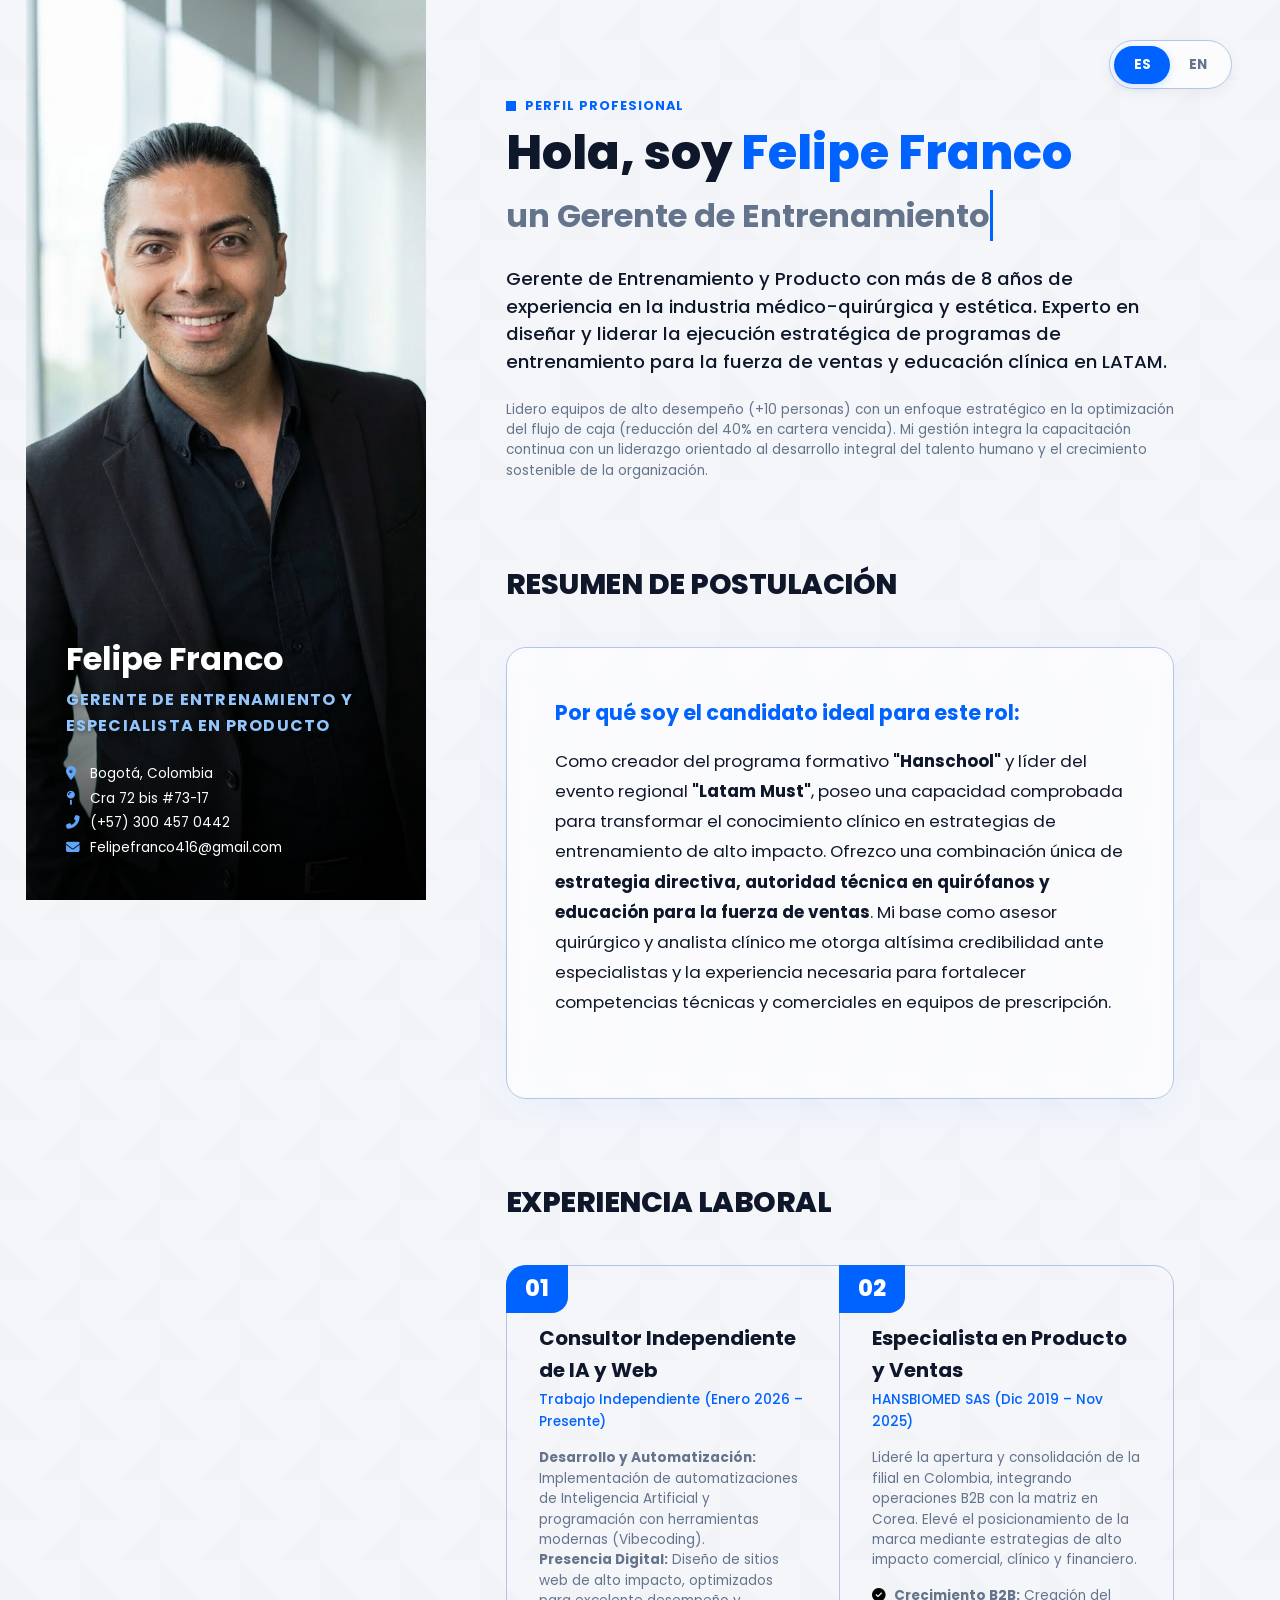
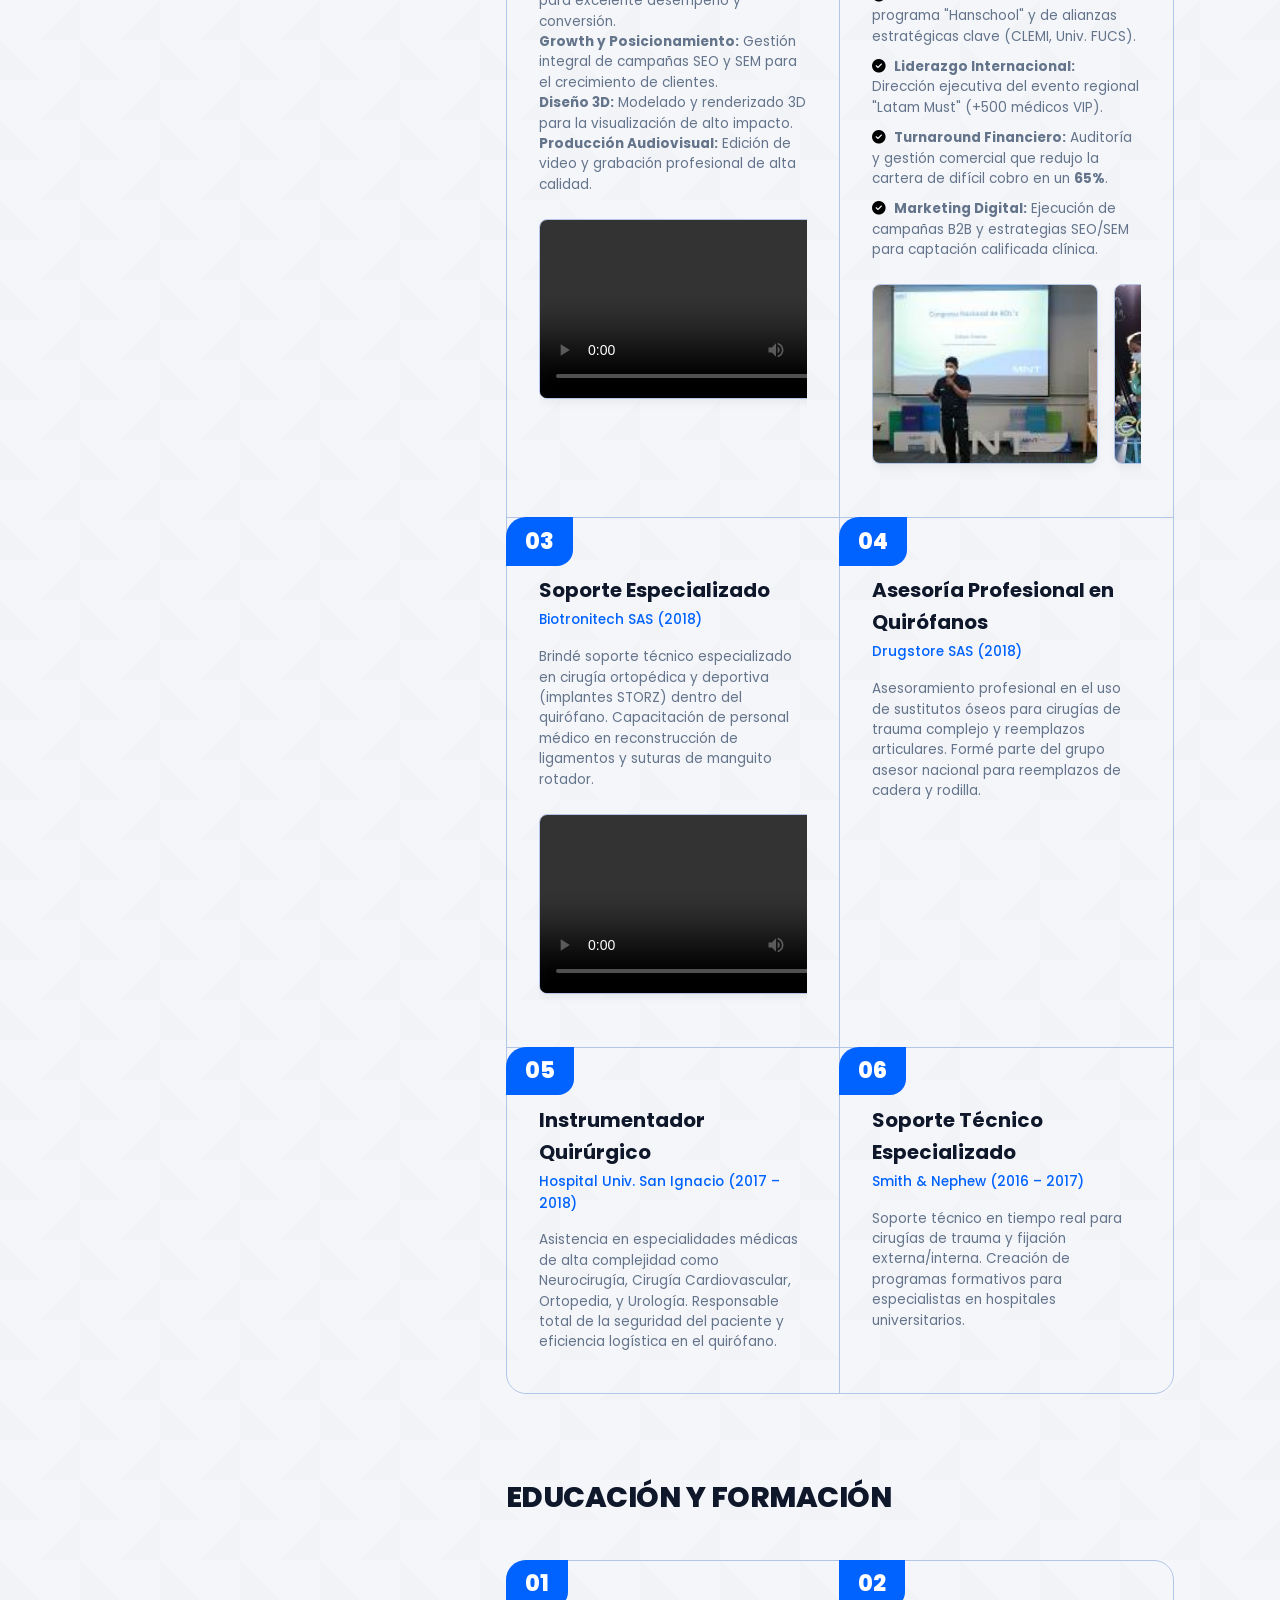
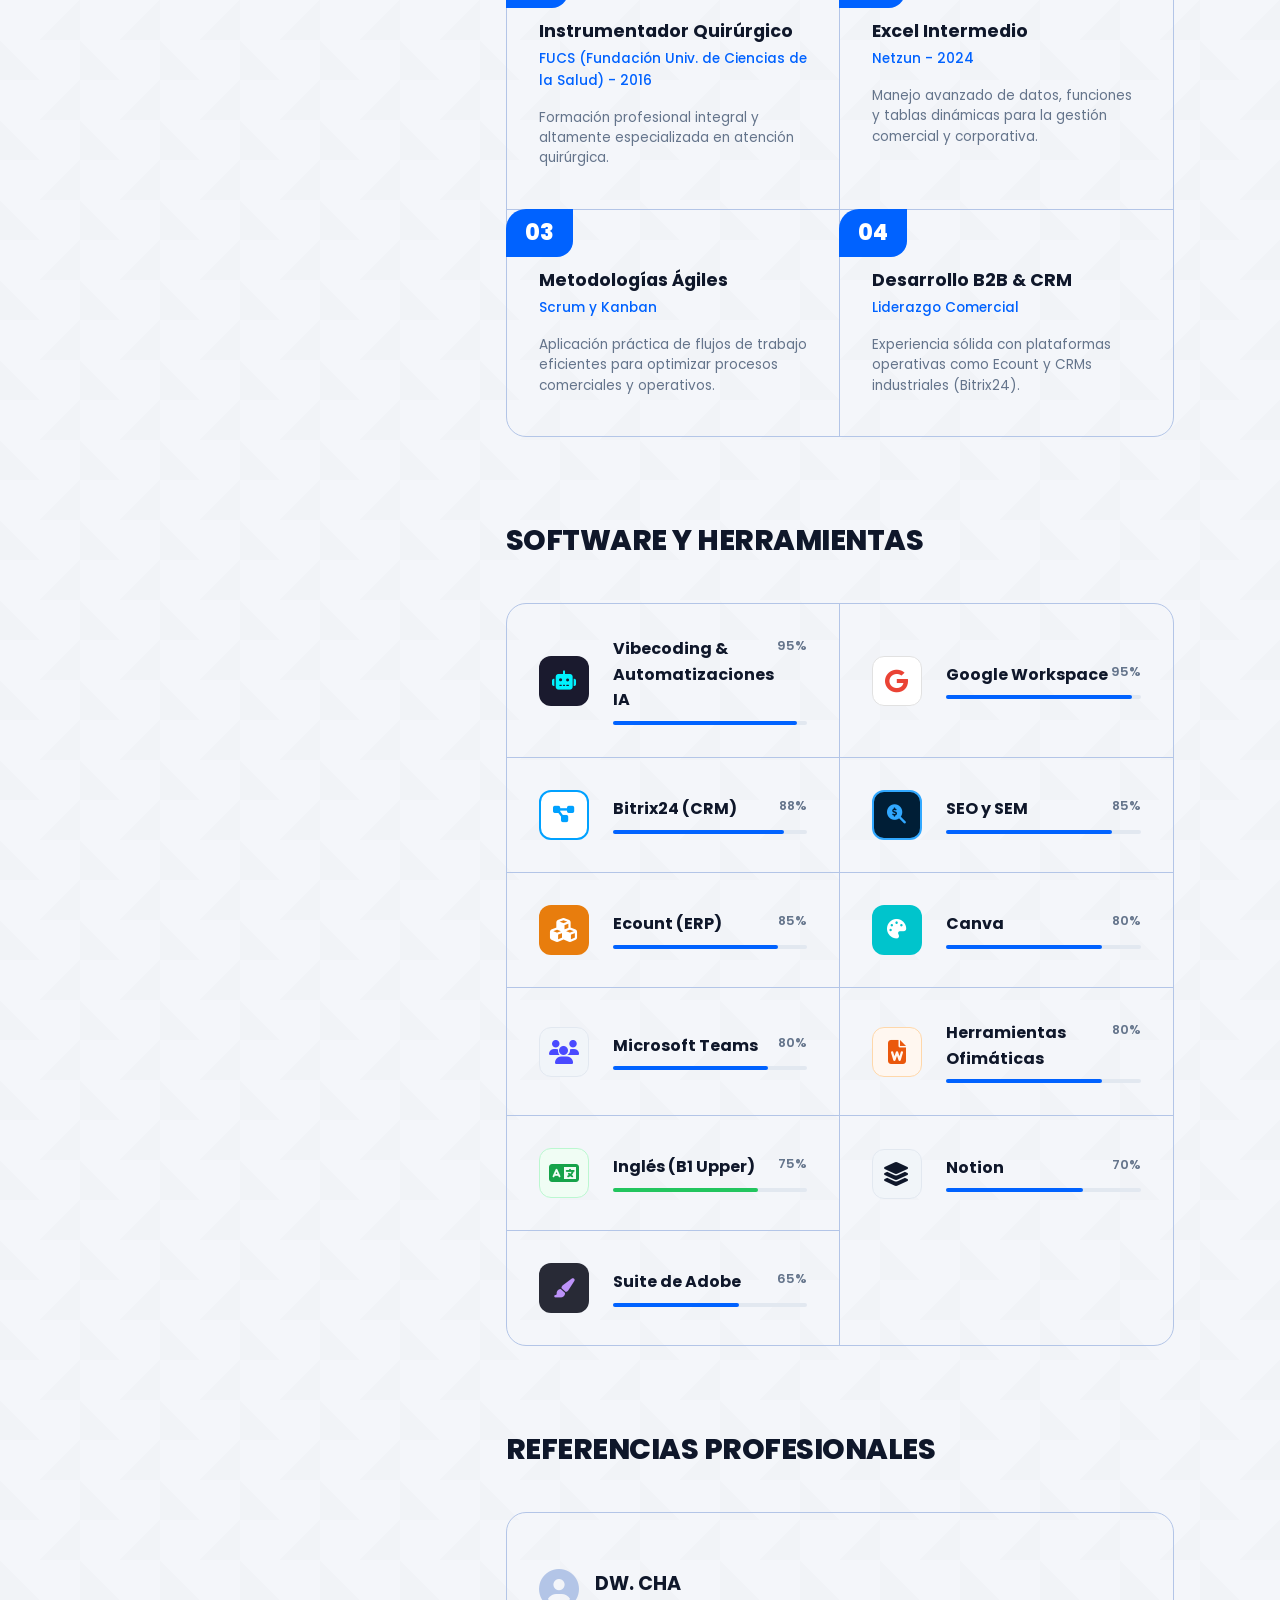
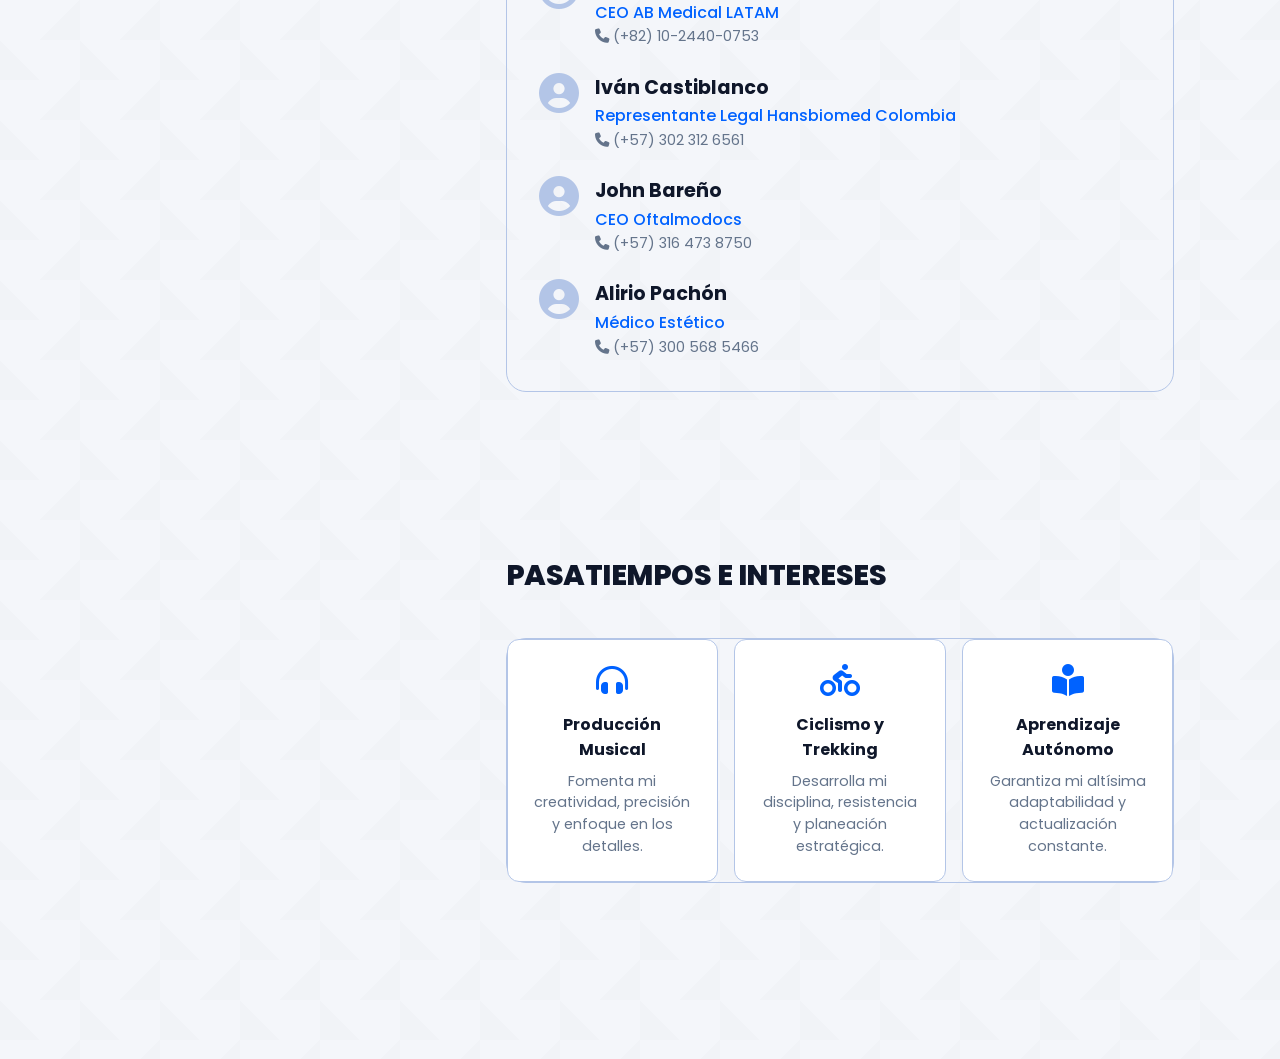
==== commit 12f4595e: "Actualización estratégica para Gerente de Entrenamiento y eliminación de aspiración salarial" ====
--- a/index.html
+++ b/index.html
@@ -12,7 +12,7 @@
 </head>
 <body class="lang-es">
     <!-- Language Toggle -->
-    <div class="lang-toggle reveal">
+    <div class="lang-toggle">
         <a href="index.html" class="active">ES</a>
         <a href="en.html">EN</a>
     </div>
@@ -27,13 +27,13 @@
                 
                 <div class="contact-info-aside" style="display: block; position: absolute; bottom: 0; left: 0; right: 0; padding: 2.5rem; background: linear-gradient(to top, rgba(0,0,0,0.9), transparent); color: white;">
                     <h2 style="font-size: 2rem; margin-bottom: 0.2rem; color: #fff;">Felipe Franco</h2>
-                    <p style="color: #93c5fd; font-weight: 700; margin-bottom: 1.5rem; letter-spacing: 1.2px; text-shadow: 0 2px 5px rgba(0,0,0,0.4);">ESPECIALISTA EN VENTAS Y PRODUCTO</p>
+                    <p style="color: #93c5fd; font-weight: 700; margin-bottom: 1.5rem; letter-spacing: 1.2px; text-shadow: 0 2px 5px rgba(0,0,0,0.4);">GERENTE DE ENTRENAMIENTO Y ESPECIALISTA EN PRODUCTO</p>
                     
                     <ul style="list-style: none; padding: 0; font-size: 0.85rem; line-height: 1.8;">
                         <li><i class="fas fa-map-marker-alt" style="width: 20px; color: #60a5fa;"></i> Bogotá, Colombia</li>
                         <li><i class="fas fa-map-pin" style="width: 20px; color: #60a5fa;"></i> Cra 72 bis #73-17</li>
-                        <li><i class="fas fa-phone-alt" style="width: 20px; color: #60a5fa;"></i> (+57) 300 457 0442</li>
-                        <li><i class="fas fa-envelope" style="width: 20px; color: #60a5fa;"></i> Felipefranco416@gmail.com</li>
+                        <li><i class="fas fa-phone-alt" style="width: 20px; color: #60a5fa;"></i> <a href="https://wa.me/573004570442" target="_blank" class="contact-link">(+57) 300 457 0442</a></li>
+                        <li><i class="fas fa-envelope" style="width: 20px; color: #60a5fa;"></i> <a href="mailto:Felipefranco416@gmail.com" class="contact-link">Felipefranco416@gmail.com</a></li>
                     </ul>
                 </div>
             </div>
@@ -48,7 +48,7 @@
                 <h1 class="hero-title" style="font-size: 3rem;">Hola, soy <span style="color: var(--primary-blue);">Felipe Franco</span></h1>
                 <div class="typewriter-container">un <span class="typed-text"></span><span class="cursor">&nbsp;</span></div>
                 <p class="desc hero-desc mt-3" style="font-size: 1.15rem; color: var(--text-dark); font-weight: 500;">
-                    Director de Ventas y Producto con más de 8 años de experiencia en la industria médico-quirúrgica y estética. Experto en desarrollo de negocios B2B en LATAM, lanzamiento de productos con IA y optimización operativa mediante CRM.
+                    Gerente de Entrenamiento y Producto con más de 8 años de experiencia en la industria médico-quirúrgica y estética. Experto en diseñar y liderar la ejecución estratégica de programas de entrenamiento para la fuerza de ventas y educación clínica en LATAM.
                 </p>
                 <p class="desc hero-desc mt-3">
                     Lidero equipos de alto desempeño (+10 personas) con un enfoque estratégico en la optimización del flujo de caja (reducción del 40% en cartera vencida). Mi gestión integra la capacitación continua con un liderazgo orientado al desarrollo integral del talento humano y el crecimiento sostenible de la organización.
@@ -61,14 +61,8 @@
                 <div style="background: rgba(255, 255, 255, 0.6); backdrop-filter: blur(12px); padding: 3rem; border-radius: 20px; border: 1px solid var(--border-color); box-shadow: 0 10px 40px rgba(0, 98, 255, 0.05);">
                     <h3 style="color: var(--primary-blue); margin-bottom: 1rem; font-size: 1.3rem;">Por qué soy el candidato ideal para este rol:</h3>
                     <p class="desc" style="font-size: 1.05rem; line-height: 1.8; color: var(--text-dark); margin-bottom: 2rem;">
-                        Ofrezco una combinación única de <strong>estrategia directiva, autoridad técnica en quirófanos y alto dominio tecnológico</strong>. Desde la <em>automatización y estrategia web</em> en mi rol actual, hasta mi éxito liderando el <em>desarrollo B2B y recuperación de cartera</em> comercial en Hansbiomed, construyo puentes rentables entre la tecnología médica y el mercado. Mi base como <em>asesor quirúrgico y analista clínico (Biotronitech, Drugstore, San Ignacio)</em> me otorga altísima credibilidad ante especialistas y experiencia para procesos de licitación médica o dirección regional.
+                        Como creador del programa formativo <strong>"Hanschool"</strong> y líder del evento regional <strong>"Latam Must"</strong>, poseo una capacidad comprobada para transformar el conocimiento clínico en estrategias de entrenamiento de alto impacto. Ofrezco una combinación única de <strong>estrategia directiva, autoridad técnica en quirófanos y educación para la fuerza de ventas</strong>. Mi base como asesor quirúrgico y analista clínico me otorga altísima credibilidad ante especialistas y la experiencia necesaria para fortalecer competencias técnicas y comerciales en equipos de prescripción.
                     </p>
-                    <div style="display: flex; gap: 1.5rem; flex-wrap: wrap;">
-                        <div style="flex: 1; padding: 1.5rem; background: #fff; border-radius: 12px; border: 1px solid var(--border-color); transition: transform 0.3s ease; text-align: center;">
-                            <h4 style="font-weight: 700; color: var(--text-dark); margin-bottom: 0.5rem; font-size: 1.1rem;"><i class="fas fa-hand-holding-usd" style="color: var(--primary-blue); margin-right: 0.5rem;"></i> Aspiración Salarial</h4>
-                            <p class="desc" style="margin: 0; font-size: 1.1rem; color: var(--text-dark);"><strong>$9.000.000 COP</strong> <span style="font-size: 0.95rem; color: var(--text-gray);">($2,300 - $2,500 USD / mes)</span></p>
-                        </div>
-                    </div>
                 </div>
             </section>
 
@@ -345,7 +339,7 @@
                                 <div>
                                     <strong style="font-size: 1.2rem; color: var(--text-dark);">DW. CHA</strong>
                                     <p style="margin: 0; color: var(--primary-blue); font-weight: 500;">CEO AB Medical LATAM</p>
-                                    <p style="margin: 0; font-size: 0.9rem; color: var(--text-gray);"><i class="fas fa-phone"></i> (+82) 10-2440-0753</p>
+                                    <p style="margin: 0; font-size: 0.9rem; color: var(--text-gray);"><i class="fas fa-phone"></i> <a href="https://wa.me/821024400753" target="_blank" class="contact-link-sml">(+82) 10-2440-0753</a></p>
                                 </div>
                             </li>
                             <li style="margin-bottom: 1.5rem; display: flex; align-items: flex-start; gap: 1rem;">
@@ -353,7 +347,7 @@
                                 <div>
                                     <strong style="font-size: 1.2rem; color: var(--text-dark);">Iván Castiblanco</strong>
                                     <p style="margin: 0; color: var(--primary-blue); font-weight: 500;">Representante Legal Hansbiomed Colombia</p>
-                                    <p style="margin: 0; font-size: 0.9rem; color: var(--text-gray);"><i class="fas fa-phone"></i> (+57) 302 312 6561</p>
+                                    <p style="margin: 0; font-size: 0.9rem; color: var(--text-gray);"><i class="fas fa-phone"></i> <a href="https://wa.me/573023126561" target="_blank" class="contact-link-sml">(+57) 302 312 6561</a></p>
                                 </div>
                             </li>
                             <li style="margin-bottom: 1.5rem; display: flex; align-items: flex-start; gap: 1rem;">
@@ -361,7 +355,7 @@
                                 <div>
                                     <strong style="font-size: 1.2rem; color: var(--text-dark);">John Bareño</strong>
                                     <p style="margin: 0; color: var(--primary-blue); font-weight: 500;">CEO Oftalmodocs</p>
-                                    <p style="margin: 0; font-size: 0.9rem; color: var(--text-gray);"><i class="fas fa-phone"></i> (+57) 316 473 8750</p>
+                                    <p style="margin: 0; font-size: 0.9rem; color: var(--text-gray);"><i class="fas fa-phone"></i> <a href="https://wa.me/573164738750" target="_blank" class="contact-link-sml">(+57) 316 473 8750</a></p>
                                 </div>
                             </li>
                             <li style="display: flex; align-items: flex-start; gap: 1rem;">
@@ -369,7 +363,7 @@
                                 <div>
                                     <strong style="font-size: 1.2rem; color: var(--text-dark);">Alirio Pachón</strong>
                                     <p style="margin: 0; color: var(--primary-blue); font-weight: 500;">Médico Estético</p>
-                                    <p style="margin: 0; font-size: 0.9rem; color: var(--text-gray);"><i class="fas fa-phone"></i> (+57) 300 568 5466</p>
+                                    <p style="margin: 0; font-size: 0.9rem; color: var(--text-gray);"><i class="fas fa-phone"></i> <a href="https://wa.me/573005685466" target="_blank" class="contact-link-sml">(+57) 300 568 5466</a></p>
                                 </div>
                             </li>
                         </ul>
--- a/style.css
+++ b/style.css
@@ -489,3 +489,30 @@
 .h-carousel img:hover {
     transform: scale(1.02);
 }
+
+/* ==============================
+   CONTACT LINKS STYLING
+   ============================== */
+.contact-link {
+    color: inherit;
+    text-decoration: none;
+    transition: all 0.3s ease;
+    border-bottom: 1px solid transparent;
+}
+
+.contact-link:hover {
+    color: #93c5fd;
+    border-bottom-color: #93c5fd;
+    padding-left: 5px;
+}
+
+.contact-link-sml {
+    color: inherit !important;
+    text-decoration: none;
+    transition: all 0.3s ease;
+}
+
+.contact-link-sml:hover {
+    color: var(--primary-blue) !important;
+    text-decoration: underline !important;
+}
